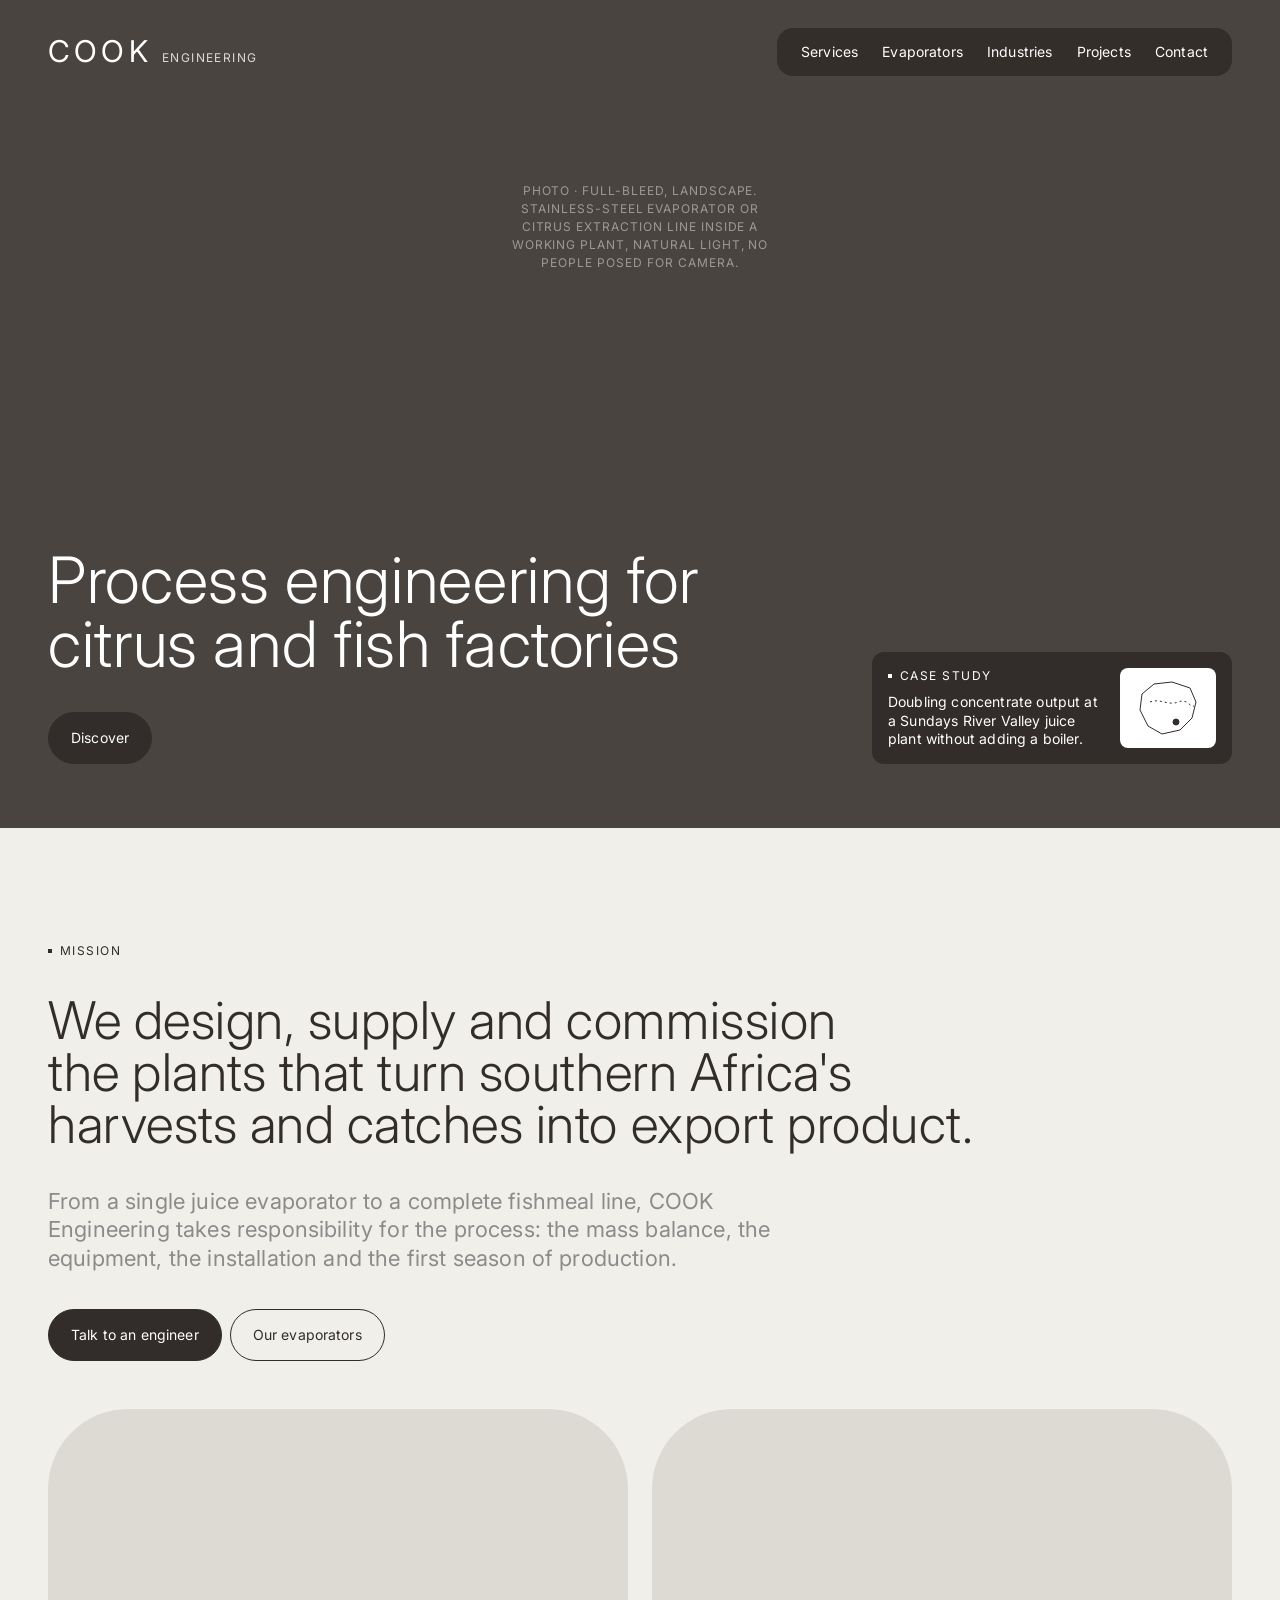
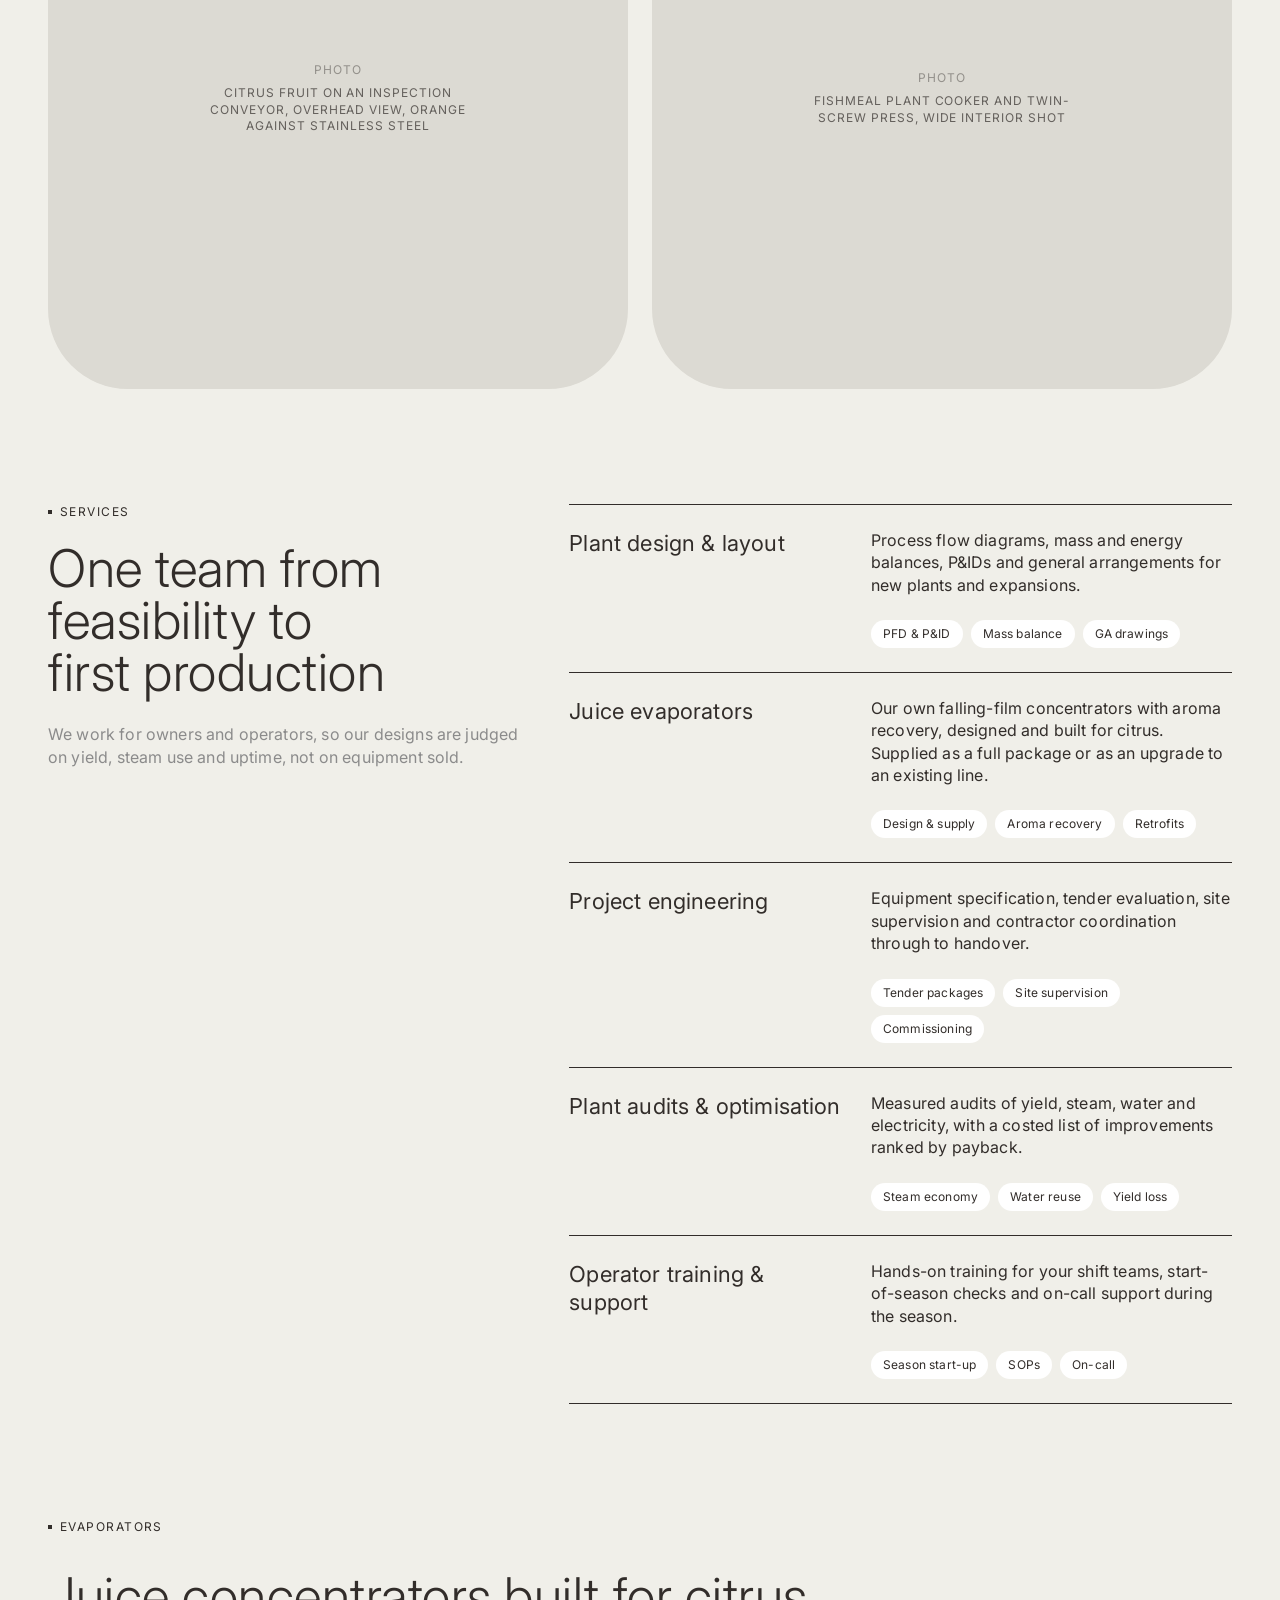
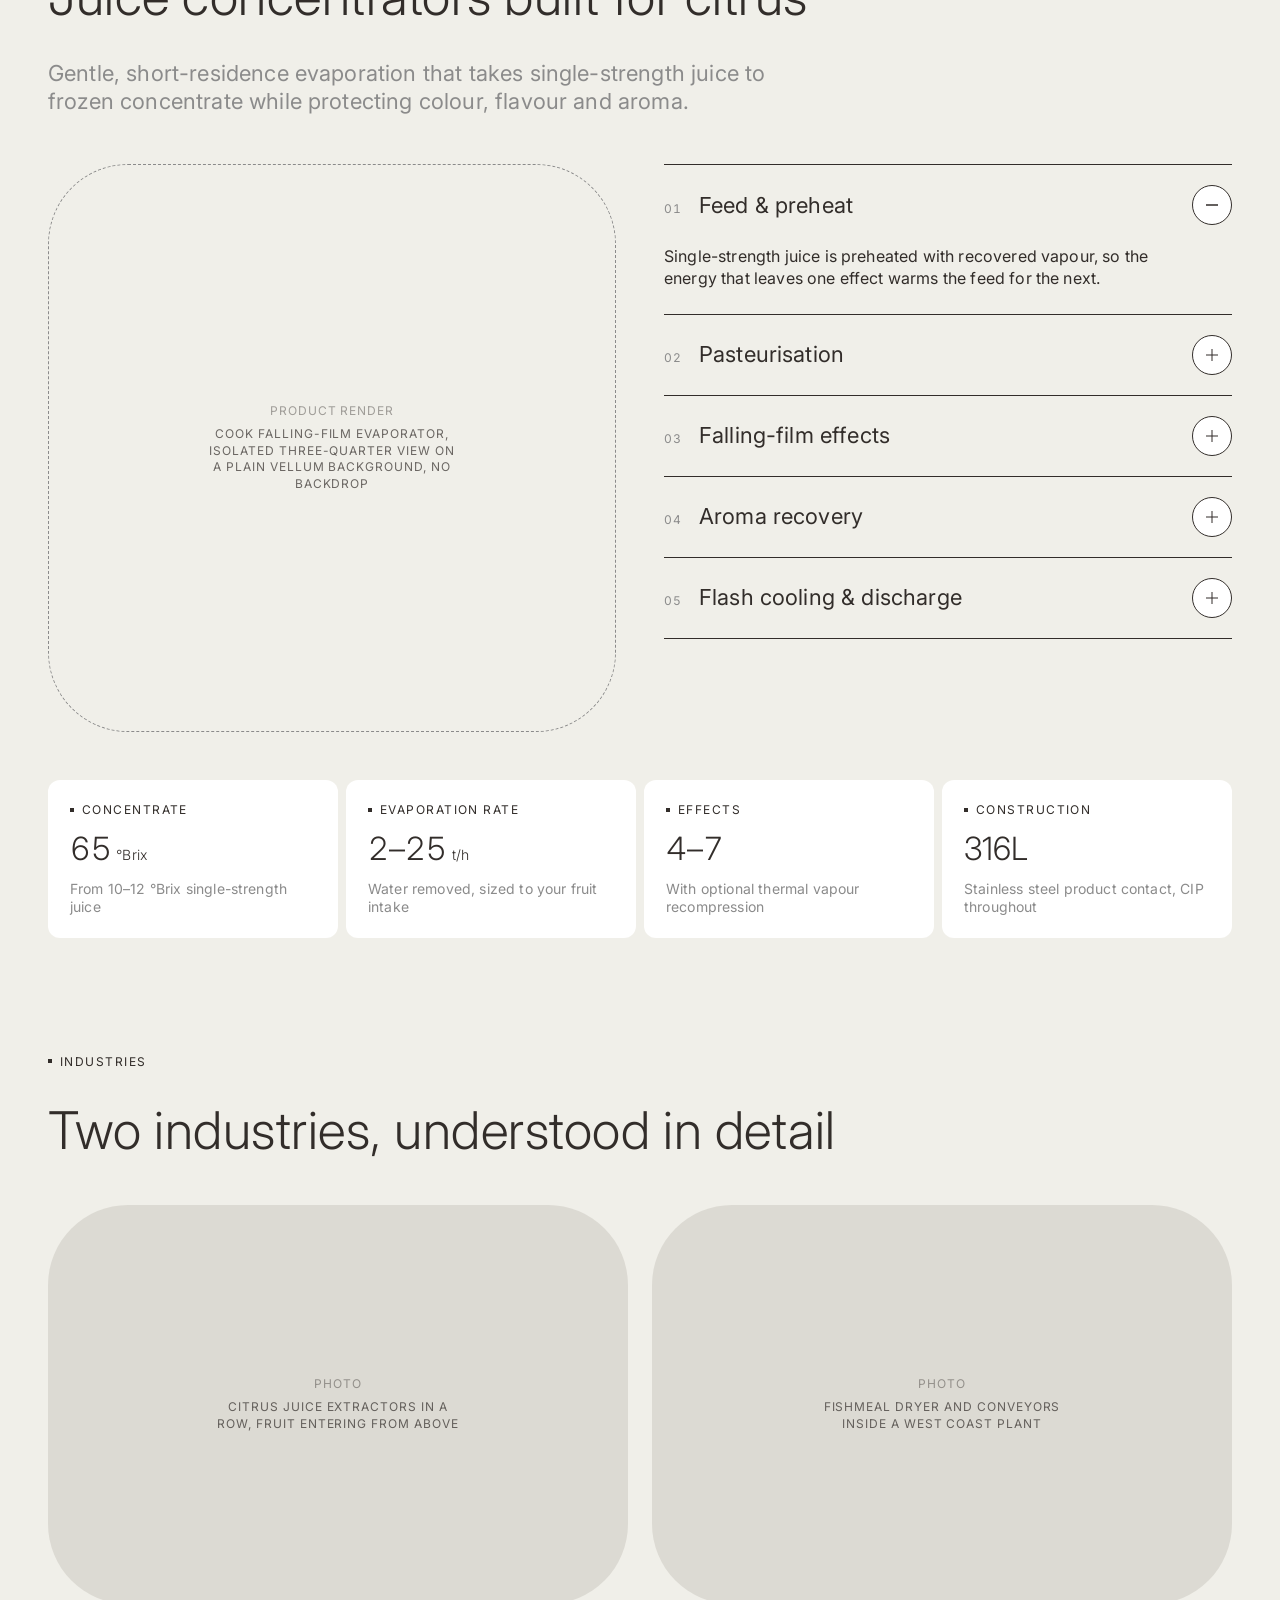
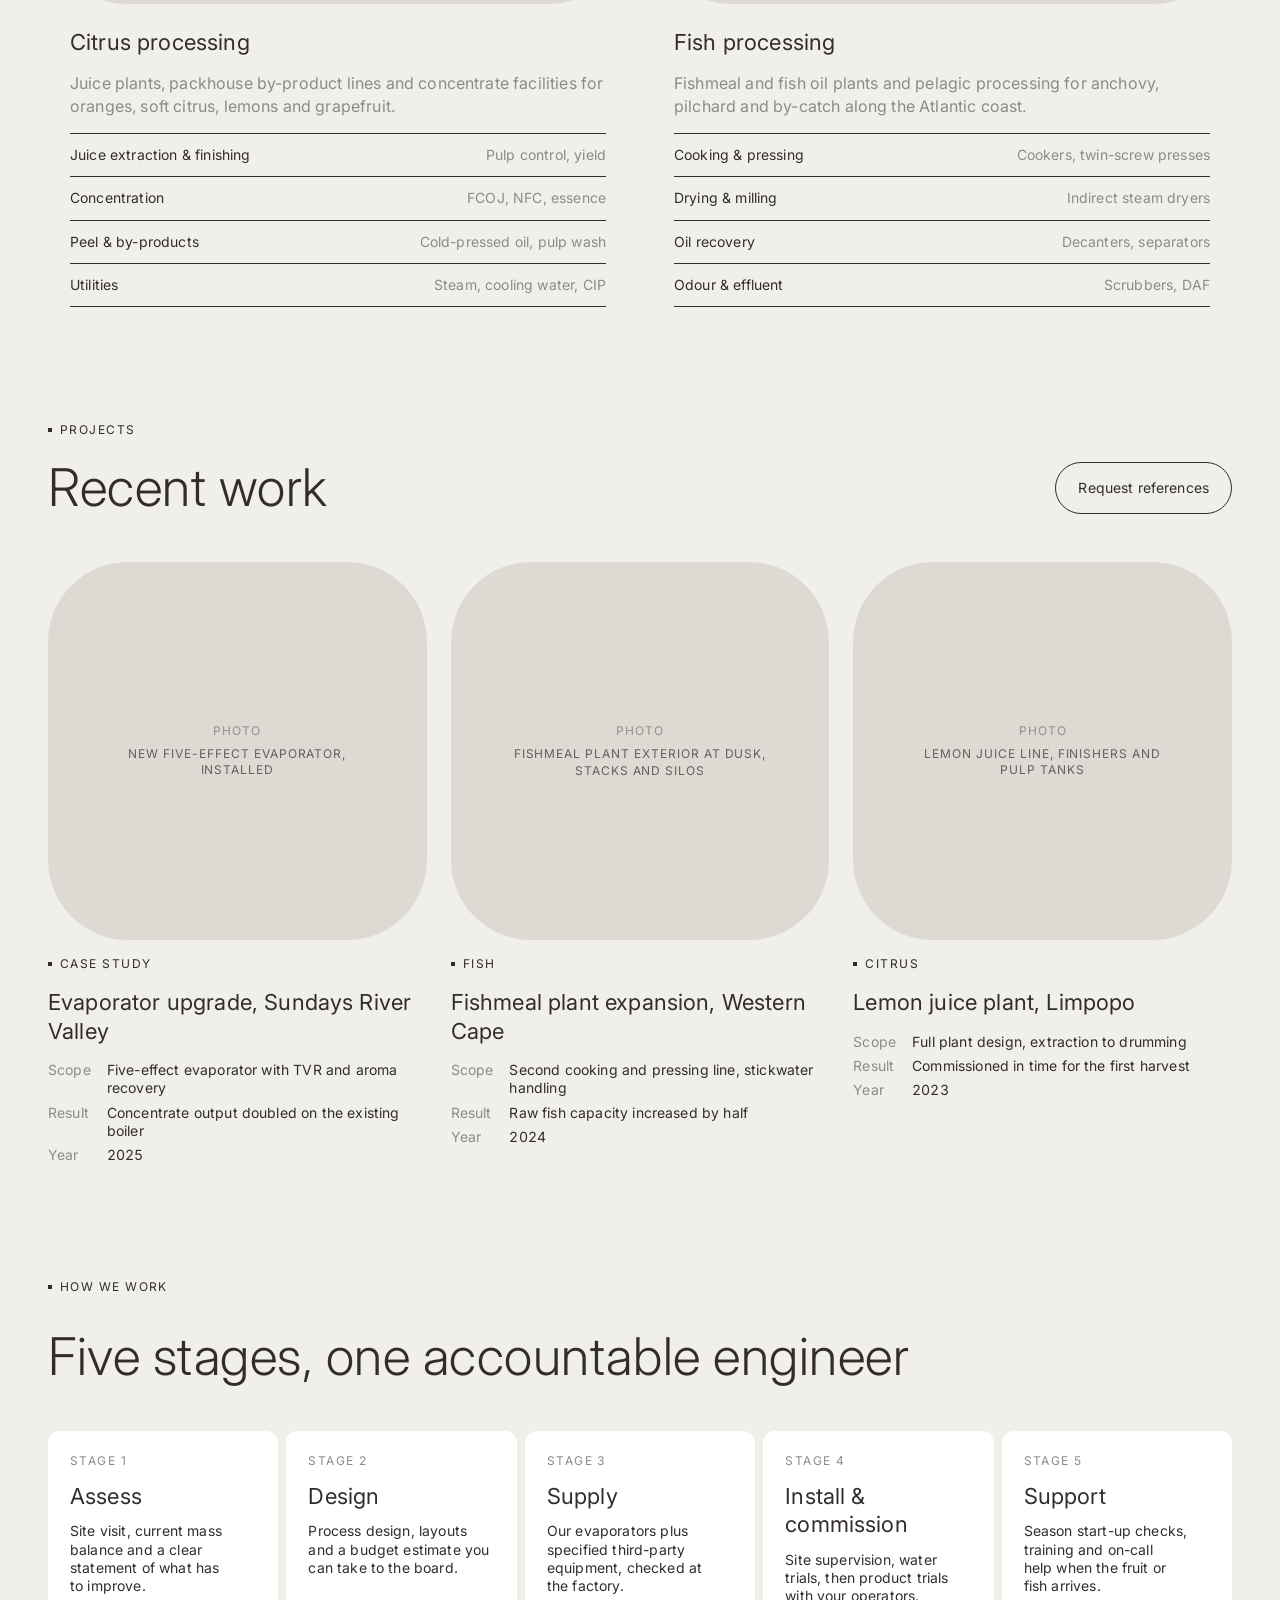
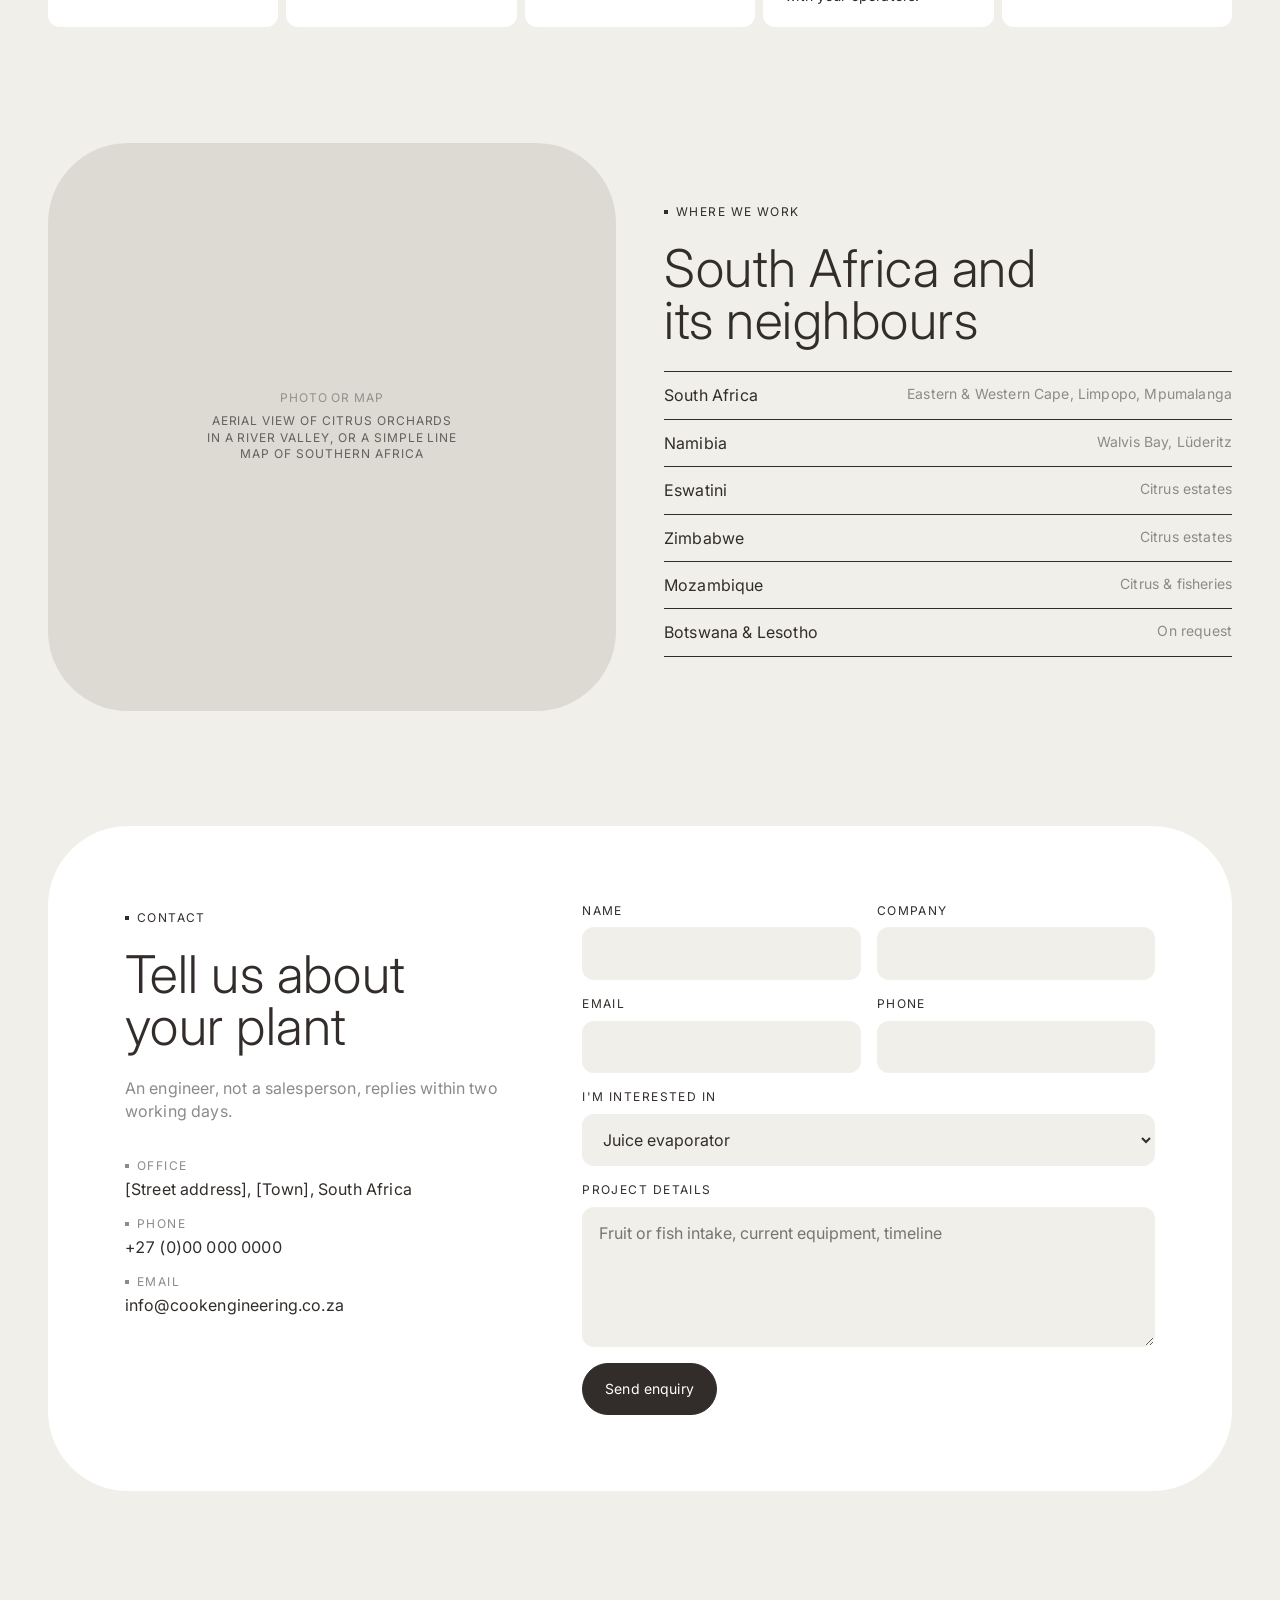
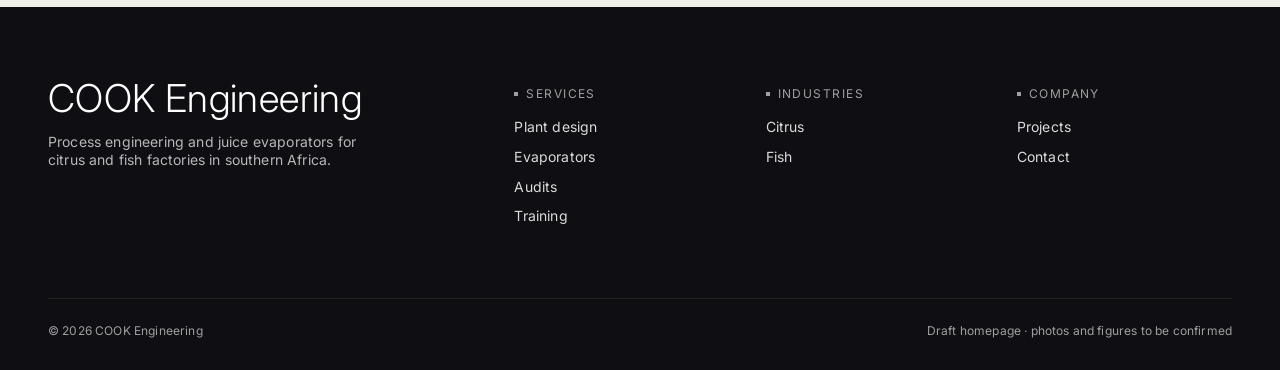
==== sites/cook-engineering/index.html @ d86d7887 "Build COOK Engineering homepage in the T1 Energy style; add website-builder skill - sites/cook-engin" ====
<!doctype html>
<html lang="en-ZA">
<head>
<meta charset="utf-8">
<meta name="viewport" content="width=device-width, initial-scale=1, viewport-fit=cover">
<title>COOK Engineering</title>
<meta name="description" content="COOK Engineering designs, supplies and commissions citrus and fish processing plants and juice evaporators across southern Africa.">
<link rel="preconnect" href="https://fonts.googleapis.com">
<link rel="preconnect" href="https://fonts.gstatic.com" crossorigin>
<link rel="stylesheet" href="https://fonts.googleapis.com/css2?family=Inter:wght@300;400&display=swap">
<style>
/* Reference lock: T1 Energy (Refero). Vellum canvas, carbon text, whisper-light 300 display,
   floating dark pill nav, 80px-radius image portholes, 4px square section labels,
   no accent colour, no shadows, onyx footer. Single light theme by design. */
:root{
  --vellum:#f0efe9;        /* page canvas */
  --paper:#ffffff;         /* elevated surfaces, hairlines on light */
  --carbon:#322d2a;        /* text, borders, filled buttons, nav pill */
  --onyx:#0f0e12;          /* footer only */
  --mercury:#8b8b8b;       /* muted text */
  --slot:#dcdad3;          /* photo placeholder on vellum (mercury layered on vellum) */
  --slot-dark:#4a4440;     /* hero photo placeholder (carbon tone) */
  --sans:"Inter","Söhne",ui-sans-serif,system-ui,-apple-system,"Segoe UI",Roboto,sans-serif;
  --gutter:clamp(16px,4vw,48px);
  --max:1200px;
  --section:clamp(72px,9vw,120px);
  color-scheme:light;
}
*,*::before,*::after{box-sizing:border-box}
html{-webkit-text-size-adjust:100%;scroll-behavior:smooth}
@media (prefers-reduced-motion:reduce){html{scroll-behavior:auto}*{transition:none!important}}
body{margin:0;background:var(--vellum);color:var(--carbon);font:400 16px/1.4 var(--sans);letter-spacing:.01em}
img{max-width:100%;display:block}
a{color:inherit}
:focus-visible{outline:2px solid var(--carbon);outline-offset:3px}
h1,h2,h3,p{margin:0}
h1,h2{font-weight:300;line-height:1;letter-spacing:.01em;text-wrap:balance}
p{text-wrap:pretty}
.wrap{max-width:calc(var(--max) + 2*var(--gutter));margin-inline:auto;padding-inline:var(--gutter)}
.display{font-size:clamp(36px,5vw,52px)}
.heading{font-size:clamp(26px,3vw,32px);font-weight:300;line-height:1.2}
.sub{font-size:22px;line-height:1.3;font-weight:400}
.small{font-size:14px;line-height:1.3}
.muted{color:var(--mercury)}
.num{font-variant-numeric:tabular-nums}

/* Section label: 4px carbon square + uppercase 12px */
.label{display:inline-flex;align-items:center;gap:8px;font-size:12px;line-height:1.3;letter-spacing:.12em;text-transform:uppercase}
.label::before{content:"";width:4px;height:4px;background:currentColor;flex:none}

/* Buttons: matched pill pair */
.btn{display:inline-flex;align-items:center;gap:8px;border-radius:100px;padding:18px 22px;font:400 14px/1 var(--sans);letter-spacing:.01em;text-decoration:none;cursor:pointer;border:1px solid var(--carbon);transition:background .2s,color .2s}
.btn-fill{background:var(--carbon);color:var(--paper)}
.btn-fill:hover{background:var(--onyx);border-color:var(--onyx)}
.btn-ghost{background:transparent;color:var(--carbon)}
.btn-ghost:hover{background:var(--carbon);color:var(--paper)}
.actions{display:flex;flex-wrap:wrap;gap:8px}

/* Photo placeholders: keep the 80px porthole and aspect ratio, describe the shot */
.ph{position:relative;background:var(--slot);border-radius:80px;overflow:hidden;max-width:100%;display:flex;align-items:center;justify-content:center;padding:48px}
.ph figcaption{max-width:32ch;text-align:center;font-size:12px;line-height:1.4;letter-spacing:.08em;text-transform:uppercase;color:var(--carbon);opacity:.7}
.ph figcaption b{display:block;font-weight:400;margin-bottom:6px;opacity:.6}
@media (max-width:700px){.ph{border-radius:48px}}

/* Header: logo left, floating dark pill right (over the hero) */
.site-head{position:absolute;inset:0 0 auto 0;z-index:5;padding-top:calc(env(safe-area-inset-top,0px) + 28px)}
.site-head .wrap{display:flex;align-items:center;justify-content:space-between;gap:16px;max-width:none}
.logo{display:flex;align-items:baseline;gap:10px;text-decoration:none;color:var(--paper)}
.logo b{font-weight:400;font-size:30px;letter-spacing:.14em;line-height:1}
.logo span{font-size:12px;letter-spacing:.12em;text-transform:uppercase;opacity:.8}
.pill{display:flex;align-items:center;gap:24px;background:rgba(50,45,42,.92);color:var(--paper);border-radius:16px;padding:14px 24px}
.pill a{font-size:14px;text-decoration:none;white-space:nowrap}
.pill a:hover{text-decoration:underline;text-underline-offset:4px}
.pill .links{display:flex;gap:24px}
.menu-btn{display:none;background:none;border:0;color:var(--paper);font:400 14px var(--sans);cursor:pointer;padding:0}
@media (max-width:860px){
  .pill{gap:16px;padding:12px 18px;position:relative}
  .pill .links{display:none}
  .menu-btn{display:block}
  .pill.open .links{display:flex;flex-direction:column;gap:14px;position:absolute;right:0;top:calc(100% + 8px);background:var(--carbon);border-radius:16px;padding:20px 24px;min-width:200px}
}

/* Hero: full-bleed photo slot, headline bottom-left, case-study card bottom-right */
.hero{position:relative;min-height:min(92vh,900px);background:var(--slot-dark);color:var(--paper);display:flex;align-items:flex-end;overflow:hidden}
.hero .note{position:absolute;top:clamp(120px,22%,220px);left:50%;transform:translateX(-50%);width:min(36ch,80%);text-align:center;font-size:12px;line-height:1.5;letter-spacing:.08em;text-transform:uppercase;opacity:.45}
.hero .wrap{width:100%;max-width:none;padding-block:0 clamp(32px,5vw,96px);display:flex;justify-content:space-between;align-items:flex-end;gap:32px;flex-wrap:wrap;position:relative}
.hero-copy{display:flex;flex-direction:column;gap:36px;flex:1 1 520px;max-width:680px}
.hero h1{font-size:clamp(40px,5.4vw,64px)}
.hero .btn-fill{border-color:var(--carbon);align-self:flex-start}
.case{display:flex;gap:16px;align-items:stretch;background:var(--carbon);border-radius:12px;padding:16px;max-width:360px;text-decoration:none;color:var(--paper)}
.case .txt{display:flex;flex-direction:column;gap:10px;justify-content:space-between}
.case p{font-size:14px;line-height:1.3}
.case .thumb{flex:none;width:96px;border-radius:8px;background:var(--paper);display:flex;align-items:center;justify-content:center}
.case .thumb svg{width:72px;height:72px}
@media (max-width:640px){.case{max-width:none;width:100%}}

/* Sections */
section{padding-block:var(--section) 0}
.intro{display:grid;grid-template-columns:1fr;gap:36px;max-width:980px}
.intro p.sub{max-width:52ch}
.pair{display:grid;grid-template-columns:1fr 1fr;gap:24px;margin-top:48px}
.pair .ph{aspect-ratio:1/1}
@media (max-width:760px){.pair{grid-template-columns:1fr}.pair .ph{aspect-ratio:4/3}}

/* Services list */
.split{display:grid;grid-template-columns:5fr 7fr;gap:48px;align-items:start}
.split > *{min-width:0}
@media (max-width:900px){.split{grid-template-columns:1fr}}
.split-head{display:flex;flex-direction:column;gap:24px;position:sticky;top:calc(env(safe-area-inset-top,0px) + 32px)}
@media (max-width:900px){.split-head{position:static}}
.svc{list-style:none;margin:0;padding:0;border-top:1px solid var(--carbon)}
.svc li{display:grid;grid-template-columns:1fr 1.3fr;gap:24px;padding:24px 0;border-bottom:1px solid var(--carbon)}
.svc h3{font-size:22px;font-weight:400;line-height:1.3}
.svc p{font-size:16px;line-height:1.4}
.svc .tags{grid-column:2;display:flex;flex-wrap:wrap;gap:8px}
.tag{font-size:12px;line-height:1;padding:8px 12px;border-radius:100px;background:var(--paper)}
@media (max-width:560px){.svc li{grid-template-columns:1fr;gap:12px}.svc .tags{grid-column:1}}

/* Evaporators: product render left, accordion right */
.evap{display:grid;grid-template-columns:1fr 1fr;gap:48px;align-items:start;margin-top:48px}
.evap > *{min-width:0}
.evap .ph{aspect-ratio:1/1;background:transparent;border:1px dashed var(--mercury)}
@media (max-width:900px){.evap{grid-template-columns:1fr}.evap .ph{aspect-ratio:4/3}}
.acc{border-top:1px solid var(--carbon)}
.acc details{border-bottom:1px solid var(--carbon)}
.acc summary{list-style:none;display:flex;justify-content:space-between;align-items:center;gap:16px;padding:20px 0;cursor:pointer;font-size:22px;line-height:1.3}
.acc summary::-webkit-details-marker{display:none}
.acc .step{font-size:12px;letter-spacing:.12em;color:var(--mercury);margin-right:16px;font-variant-numeric:tabular-nums}
.acc .ic{flex:none;width:40px;height:40px;border-radius:100px;border:1px solid var(--carbon);background:var(--paper);position:relative}
.acc .ic::before,.acc .ic::after{content:"";position:absolute;left:50%;top:50%;width:12px;height:1px;background:var(--carbon);transform:translate(-50%,-50%)}
.acc .ic::after{transform:translate(-50%,-50%) rotate(90deg);transition:transform .2s}
.acc details[open] .ic::after{transform:translate(-50%,-50%) rotate(0deg)}
.acc .body{padding:0 56px 24px 0;font-size:16px;line-height:1.4;color:var(--carbon)}
.acc .body p + p{margin-top:8px}
.specs{display:grid;grid-template-columns:repeat(4,1fr);gap:8px;margin-top:48px}
.spec{background:var(--paper);border-radius:12px;padding:22px;display:flex;flex-direction:column;gap:12px;min-width:0}
.spec .v{font-size:32px;font-weight:300;line-height:1.2}
.spec .v small{font-size:14px;margin-left:4px}
@media (max-width:900px){.specs{grid-template-columns:1fr 1fr}}

/* Industries */
.inds{display:grid;grid-template-columns:1fr 1fr;gap:24px;margin-top:48px}
.ind{display:flex;flex-direction:column;gap:24px;min-width:0}
.ind .ph{aspect-ratio:16/11}
.ind .meta{display:flex;flex-direction:column;gap:16px;padding-inline:22px}
.ind ul{margin:0;padding:0;list-style:none;border-top:1px solid var(--carbon)}
.ind li{padding:12px 0;border-bottom:1px solid var(--carbon);font-size:14px;line-height:1.3;display:flex;justify-content:space-between;gap:16px}
.ind li span:last-child{color:var(--mercury);text-align:right}
@media (max-width:760px){.inds{grid-template-columns:1fr}.ind .meta{padding-inline:0}}

/* Projects */
.proj-head{display:flex;justify-content:space-between;align-items:flex-end;gap:24px;flex-wrap:wrap}
.projects{display:grid;grid-template-columns:repeat(3,1fr);gap:24px;margin-top:48px}
.proj{display:flex;flex-direction:column;gap:16px;min-width:0}
.proj .ph{aspect-ratio:1/1;padding:32px}
.proj h3{font-size:22px;font-weight:400;line-height:1.3}
.proj dl{margin:0;display:grid;grid-template-columns:auto 1fr;gap:6px 16px;font-size:14px;line-height:1.3}
.proj dt{color:var(--mercury)}
.proj dd{margin:0}
@media (max-width:900px){.projects{grid-template-columns:1fr 1fr}}
@media (max-width:600px){.projects{grid-template-columns:1fr}}

/* Process */
.steps{list-style:none;margin:48px 0 0;padding:0;display:grid;grid-template-columns:repeat(5,1fr);gap:8px}
.steps li{background:var(--paper);border-radius:12px;padding:22px;display:flex;flex-direction:column;gap:12px;min-width:0}
.steps .n{font-size:12px;letter-spacing:.12em;color:var(--mercury)}
.steps h3{font-size:22px;font-weight:400;line-height:1.3}
.steps p{font-size:14px;line-height:1.3}
@media (max-width:1000px){.steps{grid-template-columns:1fr 1fr}}
@media (max-width:520px){.steps{grid-template-columns:1fr}}

/* Region */
.region{display:grid;grid-template-columns:1fr 1fr;gap:48px;align-items:center}
.region > *{min-width:0}
.region .ph{aspect-ratio:1/1}
.countries{list-style:none;margin:24px 0 0;padding:0;border-top:1px solid var(--carbon)}
.countries li{display:flex;justify-content:space-between;gap:16px;padding:12px 0;border-bottom:1px solid var(--carbon);font-size:16px}
.countries li span:last-child{color:var(--mercury);font-size:14px;text-align:right}
@media (max-width:860px){.region{grid-template-columns:1fr}}

/* Contact */
.contact{background:var(--paper);border-radius:80px;padding:clamp(32px,6vw,80px);display:grid;grid-template-columns:5fr 7fr;gap:48px}
.contact > *{min-width:0}
@media (max-width:900px){.contact{grid-template-columns:1fr;border-radius:48px}}
.contact address{font-style:normal;display:grid;gap:16px;margin-top:36px}
.contact address div{display:flex;flex-direction:column;gap:4px;font-size:16px}
.contact address .label{color:var(--mercury)}
form{display:grid;grid-template-columns:1fr 1fr;gap:16px}
.field{display:flex;flex-direction:column;gap:8px;min-width:0}
.field.full{grid-column:1/-1}
.field label{font-size:12px;letter-spacing:.12em;text-transform:uppercase}
input,select,textarea{font:400 16px/1.4 var(--sans);color:var(--carbon);background:var(--vellum);border:1px solid transparent;border-radius:12px;padding:14px 16px;width:100%}
input:focus,select:focus,textarea:focus{outline:none;border-color:var(--carbon)}
textarea{min-height:140px;resize:vertical}
.form-foot{grid-column:1/-1;display:flex;align-items:center;gap:16px;flex-wrap:wrap}
.status{font-size:14px;color:var(--mercury)}
@media (max-width:560px){form{grid-template-columns:1fr}}

/* Footer: onyx terminator */
footer{background:var(--onyx);color:var(--paper);margin-top:var(--section);padding-block:72px calc(30px + env(safe-area-inset-bottom,0px))}
.foot{display:grid;grid-template-columns:2fr 1fr 1fr 1fr;gap:36px}
.foot > *{min-width:0}
.foot h2{font-size:clamp(28px,3vw,40px)}
.foot ul{list-style:none;margin:0;padding:0;display:grid;gap:10px;font-size:14px}
.foot a{text-decoration:none;opacity:.85}
.foot a:hover{opacity:1;text-decoration:underline}
.foot .label{opacity:.6;margin-bottom:16px}
.legal{display:flex;justify-content:space-between;gap:16px;flex-wrap:wrap;margin-top:72px;padding-top:24px;border-top:1px solid var(--carbon);font-size:12px;opacity:.6}
@media (max-width:860px){.foot{grid-template-columns:1fr 1fr}.foot > :first-child{grid-column:1/-1}}
</style>
</head>
<body>

<header class="site-head">
  <div class="wrap">
    <a class="logo" href="#top" aria-label="COOK Engineering home"><b>COOK</b><span>Engineering</span></a>
    <nav class="pill" id="pill" aria-label="Primary">
      <div class="links" id="nav-links">
        <a href="#services">Services</a>
        <a href="#evaporators">Evaporators</a>
        <a href="#industries">Industries</a>
        <a href="#projects">Projects</a>
        <a href="#contact">Contact</a>
      </div>
      <button class="menu-btn" id="menu-btn" aria-expanded="false" aria-controls="nav-links">Menu</button>
    </nav>
  </div>
</header>

<main id="top">
  <div class="hero">
    <p class="note" aria-hidden="true">Photo · Full-bleed, landscape. Stainless-steel evaporator or citrus extraction line inside a working plant, natural light, no people posed for camera.</p>
    <div class="wrap">
      <div class="hero-copy">
        <h1>Process engineering for citrus and fish factories</h1>
        <a class="btn btn-fill" href="#services">Discover</a>
      </div>
      <a class="case" href="#projects">
        <div class="txt">
          <span class="label">Case study</span>
          <p>Doubling concentrate output at a Sundays River Valley juice plant without adding a boiler.</p>
        </div>
        <div class="thumb" aria-hidden="true">
          <svg viewBox="0 0 72 72" fill="none" stroke="#322d2a" stroke-width="1">
            <path d="M10 22 L22 12 L40 10 L58 16 L64 30 L60 46 L48 58 L30 62 L16 54 L8 38 Z"/>
            <path d="M18 30 C28 26 36 34 46 30 S58 36 62 34" stroke-dasharray="2 3"/>
            <circle cx="44" cy="50" r="3" fill="#322d2a"/>
          </svg>
        </div>
      </a>
    </div>
  </div>

  <section aria-labelledby="mission">
    <div class="wrap">
      <div class="intro">
        <span class="label">Mission</span>
        <h2 id="mission" class="display">We design, supply and commission the plants that turn southern Africa's harvests and catches into export product.</h2>
        <p class="sub muted">From a single juice evaporator to a complete fishmeal line, COOK Engineering takes responsibility for the process: the mass balance, the equipment, the installation and the first season of production.</p>
        <div class="actions">
          <a class="btn btn-fill" href="#contact">Talk to an engineer</a>
          <a class="btn btn-ghost" href="#evaporators">Our evaporators</a>
        </div>
      </div>
      <div class="pair">
        <figure class="ph" style="margin:0"><figcaption><b>Photo</b>Citrus fruit on an inspection conveyor, overhead view, orange against stainless steel</figcaption></figure>
        <figure class="ph" style="margin:0"><figcaption><b>Photo</b>Fishmeal plant cooker and twin-screw press, wide interior shot</figcaption></figure>
      </div>
    </div>
  </section>

  <section id="services" aria-labelledby="svc-h">
    <div class="wrap split">
      <div class="split-head">
        <span class="label">Services</span>
        <h2 id="svc-h" class="display">One team from feasibility to first production</h2>
        <p class="muted">We work for owners and operators, so our designs are judged on yield, steam use and uptime, not on equipment sold.</p>
      </div>
      <ul class="svc">
        <li><h3>Plant design &amp; layout</h3><p>Process flow diagrams, mass and energy balances, P&amp;IDs and general arrangements for new plants and expansions.</p>
          <div class="tags"><span class="tag">PFD &amp; P&amp;ID</span><span class="tag">Mass balance</span><span class="tag">GA drawings</span></div></li>
        <li><h3>Juice evaporators</h3><p>Our own falling-film concentrators with aroma recovery, designed and built for citrus. Supplied as a full package or as an upgrade to an existing line.</p>
          <div class="tags"><span class="tag">Design &amp; supply</span><span class="tag">Aroma recovery</span><span class="tag">Retrofits</span></div></li>
        <li><h3>Project engineering</h3><p>Equipment specification, tender evaluation, site supervision and contractor coordination through to handover.</p>
          <div class="tags"><span class="tag">Tender packages</span><span class="tag">Site supervision</span><span class="tag">Commissioning</span></div></li>
        <li><h3>Plant audits &amp; optimisation</h3><p>Measured audits of yield, steam, water and electricity, with a costed list of improvements ranked by payback.</p>
          <div class="tags"><span class="tag">Steam economy</span><span class="tag">Water reuse</span><span class="tag">Yield loss</span></div></li>
        <li><h3>Operator training &amp; support</h3><p>Hands-on training for your shift teams, start-of-season checks and on-call support during the season.</p>
          <div class="tags"><span class="tag">Season start-up</span><span class="tag">SOPs</span><span class="tag">On-call</span></div></li>
      </ul>
    </div>
  </section>

  <section id="evaporators" aria-labelledby="evap-h">
    <div class="wrap">
      <div class="intro">
        <span class="label">Evaporators</span>
        <h2 id="evap-h" class="display">Juice concentrators built for citrus</h2>
        <p class="sub muted">Gentle, short-residence evaporation that takes single-strength juice to frozen concentrate while protecting colour, flavour and aroma.</p>
      </div>
      <div class="evap">
        <figure class="ph" style="margin:0"><figcaption><b>Product render</b>COOK falling-film evaporator, isolated three-quarter view on a plain vellum background, no backdrop</figcaption></figure>
        <div>
          <div class="acc" id="acc">
            <details open><summary><span><span class="step">01</span>Feed &amp; preheat</span><span class="ic" aria-hidden="true"></span></summary>
              <div class="body"><p>Single-strength juice is preheated with recovered vapour, so the energy that leaves one effect warms the feed for the next.</p></div></details>
            <details><summary><span><span class="step">02</span>Pasteurisation</span><span class="ic" aria-hidden="true"></span></summary>
              <div class="body"><p>A short high-temperature hold inactivates pectin methylesterase and spoilage organisms before concentration, giving a stable cloud in the finished concentrate.</p></div></details>
            <details><summary><span><span class="step">03</span>Falling-film effects</span><span class="ic" aria-hidden="true"></span></summary>
              <div class="body"><p>Juice runs as a thin film down the tube walls of each effect. Residence time stays short and temperatures drop effect by effect, which protects flavour and colour.</p><p>Thermal vapour recompression cuts live-steam demand further on larger units.</p></div></details>
            <details><summary><span><span class="step">04</span>Aroma recovery</span><span class="ic" aria-hidden="true"></span></summary>
              <div class="body"><p>Volatile aromas stripped in the first effect are condensed and rectified into an essence that can be added back to reconstituted juice or sold separately.</p></div></details>
            <details><summary><span><span class="step">05</span>Flash cooling &amp; discharge</span><span class="ic" aria-hidden="true"></span></summary>
              <div class="body"><p>Concentrate is flash-cooled under vacuum and pumped to blending or drumming, ready for frozen storage.</p></div></details>
          </div>
        </div>
      </div>
      <div class="specs" role="list" aria-label="Typical evaporator specification">
        <div class="spec" role="listitem"><span class="label">Concentrate</span><span class="v num">65<small>°Brix</small></span><span class="small muted">From 10–12 °Brix single-strength juice</span></div>
        <div class="spec" role="listitem"><span class="label">Evaporation rate</span><span class="v num">2–25<small>t/h</small></span><span class="small muted">Water removed, sized to your fruit intake</span></div>
        <div class="spec" role="listitem"><span class="label">Effects</span><span class="v num">4–7</span><span class="small muted">With optional thermal vapour recompression</span></div>
        <div class="spec" role="listitem"><span class="label">Construction</span><span class="v">316L</span><span class="small muted">Stainless steel product contact, CIP throughout</span></div>
      </div>
    </div>
  </section>

  <section id="industries" aria-labelledby="ind-h">
    <div class="wrap">
      <div class="intro">
        <span class="label">Industries</span>
        <h2 id="ind-h" class="display">Two industries, understood in detail</h2>
      </div>
      <div class="inds">
        <article class="ind">
          <figure class="ph" style="margin:0"><figcaption><b>Photo</b>Citrus juice extractors in a row, fruit entering from above</figcaption></figure>
          <div class="meta">
            <h3 class="sub">Citrus processing</h3>
            <p class="muted">Juice plants, packhouse by-product lines and concentrate facilities for oranges, soft citrus, lemons and grapefruit.</p>
            <ul>
              <li><span>Juice extraction &amp; finishing</span><span>Pulp control, yield</span></li>
              <li><span>Concentration</span><span>FCOJ, NFC, essence</span></li>
              <li><span>Peel &amp; by-products</span><span>Cold-pressed oil, pulp wash</span></li>
              <li><span>Utilities</span><span>Steam, cooling water, CIP</span></li>
            </ul>
          </div>
        </article>
        <article class="ind">
          <figure class="ph" style="margin:0"><figcaption><b>Photo</b>Fishmeal dryer and conveyors inside a West Coast plant</figcaption></figure>
          <div class="meta">
            <h3 class="sub">Fish processing</h3>
            <p class="muted">Fishmeal and fish oil plants and pelagic processing for anchovy, pilchard and by-catch along the Atlantic coast.</p>
            <ul>
              <li><span>Cooking &amp; pressing</span><span>Cookers, twin-screw presses</span></li>
              <li><span>Drying &amp; milling</span><span>Indirect steam dryers</span></li>
              <li><span>Oil recovery</span><span>Decanters, separators</span></li>
              <li><span>Odour &amp; effluent</span><span>Scrubbers, DAF</span></li>
            </ul>
          </div>
        </article>
      </div>
    </div>
  </section>

  <section id="projects" aria-labelledby="proj-h">
    <div class="wrap">
      <div class="proj-head">
        <div class="intro" style="gap:24px">
          <span class="label">Projects</span>
          <h2 id="proj-h" class="display">Recent work</h2>
        </div>
        <a class="btn btn-ghost" href="#contact">Request references</a>
      </div>
      <div class="projects">
        <article class="proj">
          <figure class="ph" style="margin:0"><figcaption><b>Photo</b>New five-effect evaporator, installed</figcaption></figure>
          <span class="label">Case study</span>
          <h3>Evaporator upgrade, Sundays River Valley</h3>
          <dl><dt>Scope</dt><dd>Five-effect evaporator with TVR and aroma recovery</dd><dt>Result</dt><dd>Concentrate output doubled on the existing boiler</dd><dt>Year</dt><dd class="num">2025</dd></dl>
        </article>
        <article class="proj">
          <figure class="ph" style="margin:0"><figcaption><b>Photo</b>Fishmeal plant exterior at dusk, stacks and silos</figcaption></figure>
          <span class="label">Fish</span>
          <h3>Fishmeal plant expansion, Western Cape</h3>
          <dl><dt>Scope</dt><dd>Second cooking and pressing line, stickwater handling</dd><dt>Result</dt><dd>Raw fish capacity increased by half</dd><dt>Year</dt><dd class="num">2024</dd></dl>
        </article>
        <article class="proj">
          <figure class="ph" style="margin:0"><figcaption><b>Photo</b>Lemon juice line, finishers and pulp tanks</figcaption></figure>
          <span class="label">Citrus</span>
          <h3>Lemon juice plant, Limpopo</h3>
          <dl><dt>Scope</dt><dd>Full plant design, extraction to drumming</dd><dt>Result</dt><dd>Commissioned in time for the first harvest</dd><dt>Year</dt><dd class="num">2023</dd></dl>
        </article>
      </div>
    </div>
  </section>

  <section aria-labelledby="proc-h">
    <div class="wrap">
      <div class="intro">
        <span class="label">How we work</span>
        <h2 id="proc-h" class="display">Five stages, one accountable engineer</h2>
      </div>
      <ol class="steps">
        <li><span class="n">STAGE 1</span><h3>Assess</h3><p>Site visit, current mass balance and a clear statement of what has to improve.</p></li>
        <li><span class="n">STAGE 2</span><h3>Design</h3><p>Process design, layouts and a budget estimate you can take to the board.</p></li>
        <li><span class="n">STAGE 3</span><h3>Supply</h3><p>Our evaporators plus specified third-party equipment, checked at the factory.</p></li>
        <li><span class="n">STAGE 4</span><h3>Install &amp; commission</h3><p>Site supervision, water trials, then product trials with your operators.</p></li>
        <li><span class="n">STAGE 5</span><h3>Support</h3><p>Season start-up checks, training and on-call help when the fruit or fish arrives.</p></li>
      </ol>
    </div>
  </section>

  <section aria-labelledby="reg-h">
    <div class="wrap region">
      <figure class="ph" style="margin:0"><figcaption><b>Photo or map</b>Aerial view of citrus orchards in a river valley, or a simple line map of southern Africa</figcaption></figure>
      <div>
        <span class="label">Where we work</span>
        <h2 id="reg-h" class="display" style="margin-top:24px">South Africa and its neighbours</h2>
        <ul class="countries">
          <li><span>South Africa</span><span>Eastern &amp; Western Cape, Limpopo, Mpumalanga</span></li>
          <li><span>Namibia</span><span>Walvis Bay, Lüderitz</span></li>
          <li><span>Eswatini</span><span>Citrus estates</span></li>
          <li><span>Zimbabwe</span><span>Citrus estates</span></li>
          <li><span>Mozambique</span><span>Citrus &amp; fisheries</span></li>
          <li><span>Botswana &amp; Lesotho</span><span>On request</span></li>
        </ul>
      </div>
    </div>
  </section>

  <section id="contact" aria-labelledby="ct-h">
    <div class="wrap">
      <div class="contact">
        <div>
          <span class="label">Contact</span>
          <h2 id="ct-h" class="display" style="margin-top:24px">Tell us about your plant</h2>
          <p class="muted" style="margin-top:24px">An engineer, not a salesperson, replies within two working days.</p>
          <address>
            <div><span class="label">Office</span><span>[Street address], [Town], South Africa</span></div>
            <div><span class="label">Phone</span><span class="num">+27 (0)00 000 0000</span></div>
            <div><span class="label">Email</span><span>info@cookengineering.co.za</span></div>
          </address>
        </div>
        <form id="enq" novalidate>
          <div class="field"><label for="f-name">Name</label><input id="f-name" name="name" autocomplete="name"></div>
          <div class="field"><label for="f-company">Company</label><input id="f-company" name="company" autocomplete="organization"></div>
          <div class="field"><label for="f-email">Email</label><input id="f-email" name="email" type="email" autocomplete="email"></div>
          <div class="field"><label for="f-phone">Phone</label><input id="f-phone" name="phone" type="tel" autocomplete="tel"></div>
          <div class="field full"><label for="f-type">I'm interested in</label>
            <select id="f-type" name="type"><option>Juice evaporator</option><option>Citrus plant project</option><option>Fish plant project</option><option>Plant audit</option><option>Something else</option></select></div>
          <div class="field full"><label for="f-msg">Project details</label><textarea id="f-msg" name="msg" placeholder="Fruit or fish intake, current equipment, timeline"></textarea></div>
          <div class="form-foot"><button class="btn btn-fill" type="submit">Send enquiry</button><span class="status" id="f-status" role="status"></span></div>
        </form>
      </div>
    </div>
  </section>
</main>

<footer>
  <div class="wrap">
    <div class="foot">
      <div><h2>COOK Engineering</h2><p class="small" style="margin-top:16px;opacity:.7;max-width:36ch">Process engineering and juice evaporators for citrus and fish factories in southern Africa.</p></div>
      <div><p class="label">Services</p><ul><li><a href="#services">Plant design</a></li><li><a href="#evaporators">Evaporators</a></li><li><a href="#services">Audits</a></li><li><a href="#services">Training</a></li></ul></div>
      <div><p class="label">Industries</p><ul><li><a href="#industries">Citrus</a></li><li><a href="#industries">Fish</a></li></ul></div>
      <div><p class="label">Company</p><ul><li><a href="#projects">Projects</a></li><li><a href="#contact">Contact</a></li></ul></div>
    </div>
    <div class="legal"><span>© 2026 COOK Engineering</span><span>Draft homepage · photos and figures to be confirmed</span></div>
  </div>
</footer>

<script>
(function(){
  var pill=document.getElementById('pill'),btn=document.getElementById('menu-btn');
  btn.addEventListener('click',function(){var o=pill.classList.toggle('open');btn.setAttribute('aria-expanded',o);btn.textContent=o?'Close':'Menu';});
  document.querySelectorAll('#nav-links a').forEach(function(a){a.addEventListener('click',function(){pill.classList.remove('open');btn.setAttribute('aria-expanded','false');btn.textContent='Menu';});});
  // Accordion: one item open at a time
  var items=document.querySelectorAll('#acc details');
  items.forEach(function(d){d.addEventListener('toggle',function(){if(d.open)items.forEach(function(o){if(o!==d)o.open=false;});});});
  document.getElementById('enq').addEventListener('submit',function(e){
    e.preventDefault();
    var s=document.getElementById('f-status'),n=document.getElementById('f-name').value.trim(),m=document.getElementById('f-email').value;
    if(!n||!/^\S+@\S+\.\S+$/.test(m)){s.textContent='Add your name and a valid email address so we can reply.';return;}
    s.textContent='Enquiry ready. This draft site does not send messages yet.';
  });
})();
</script>
</body>
</html>
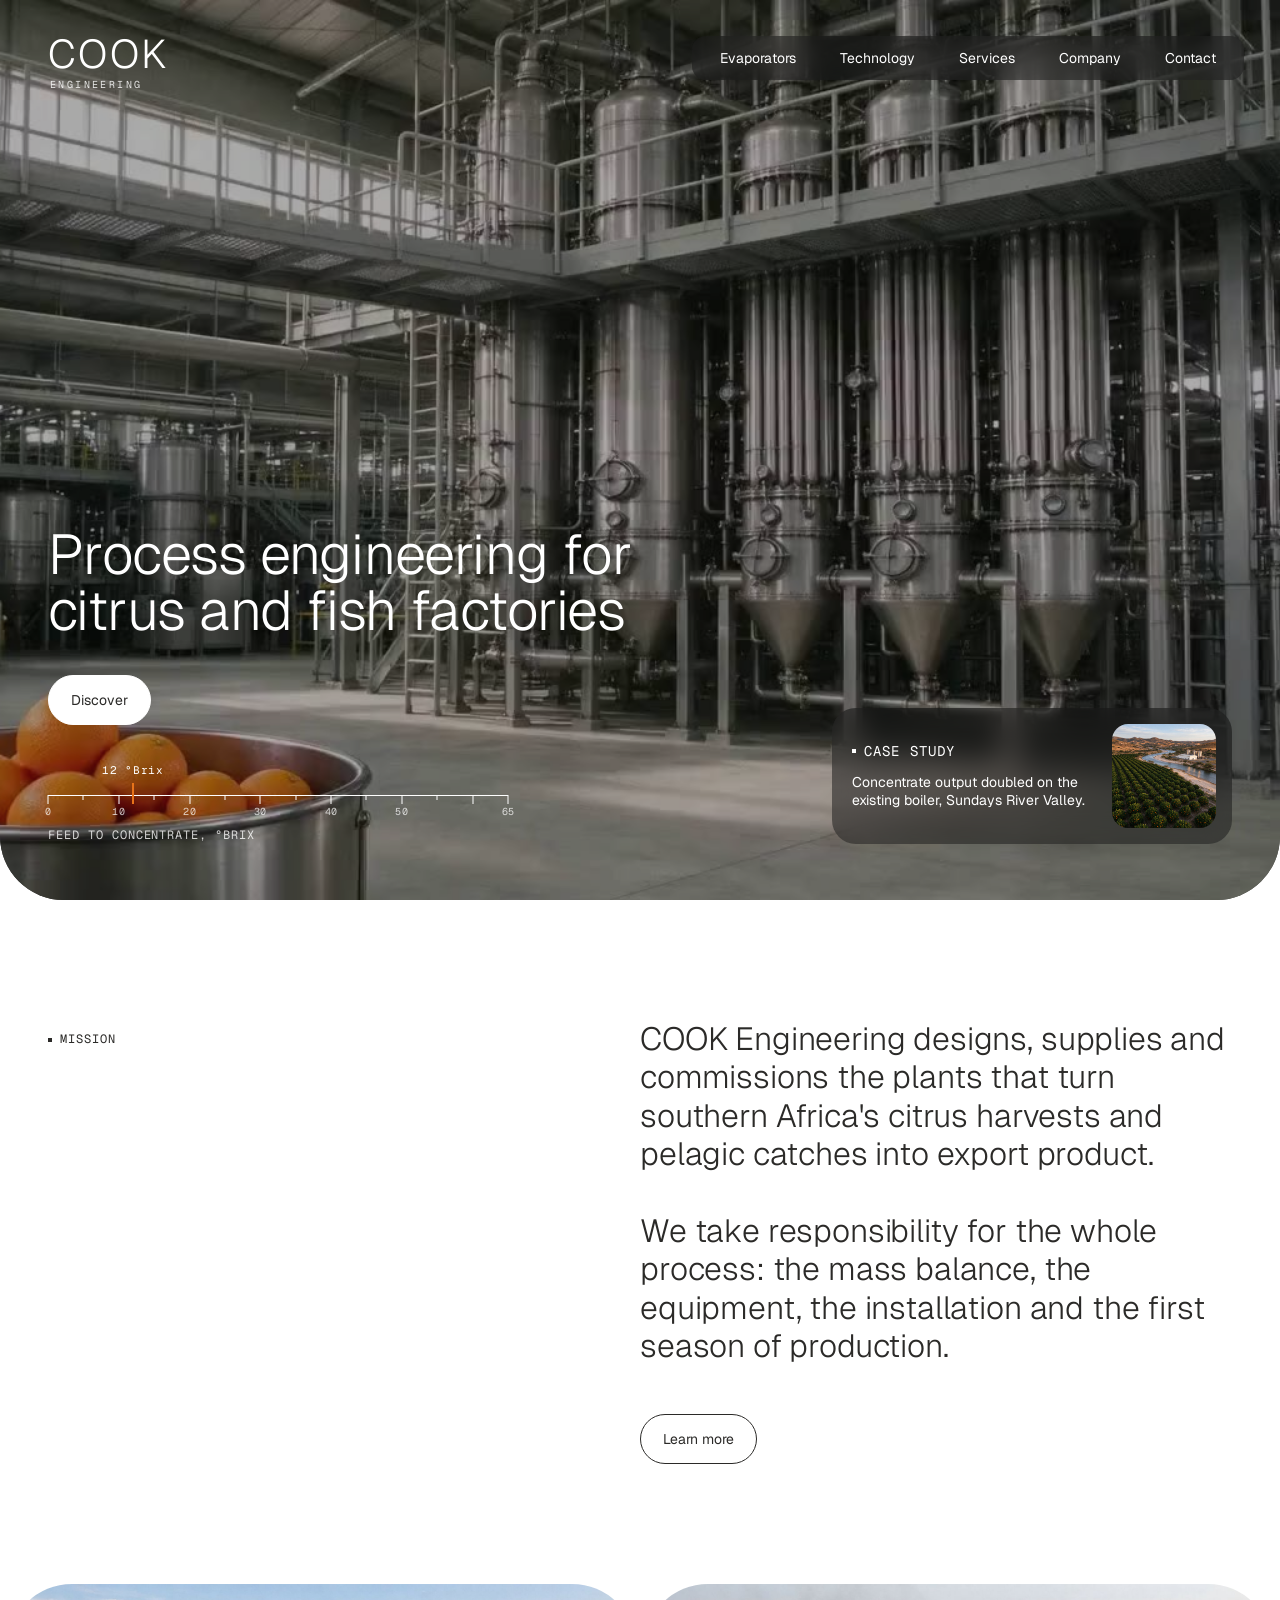
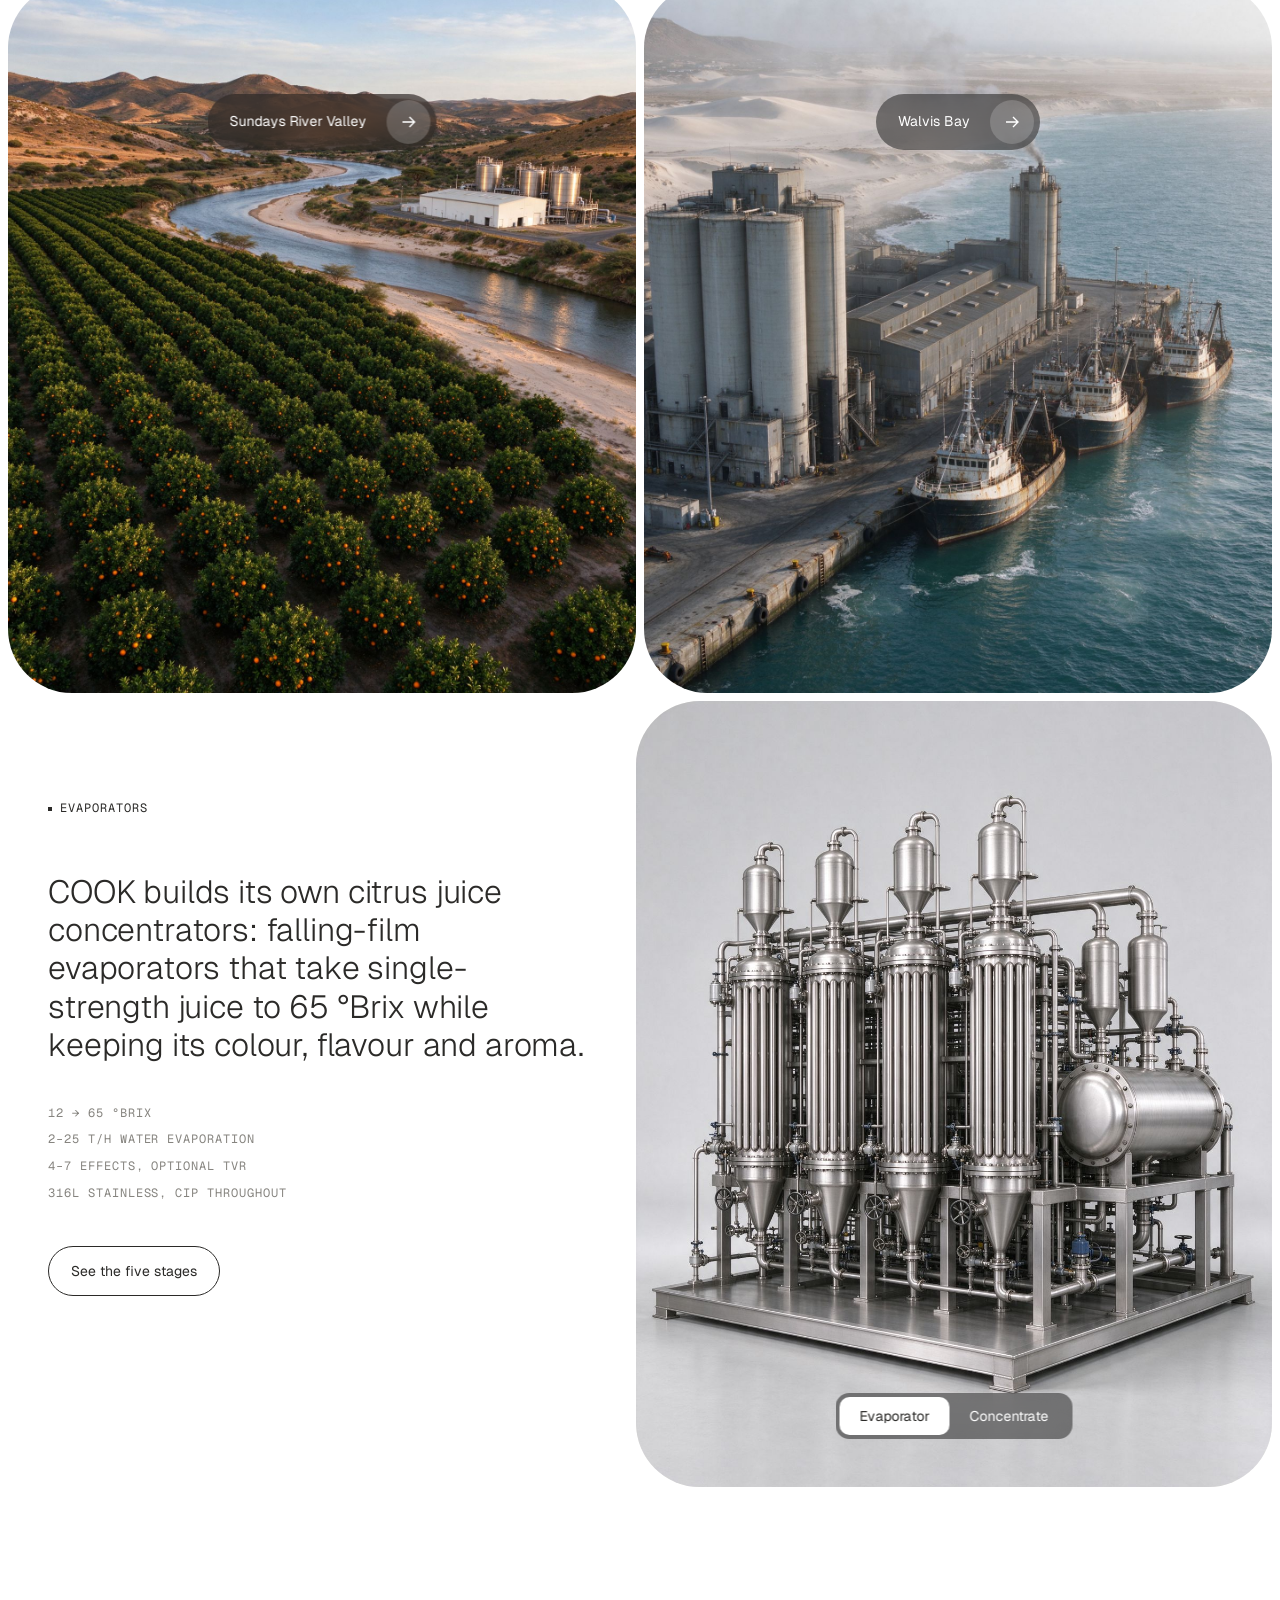
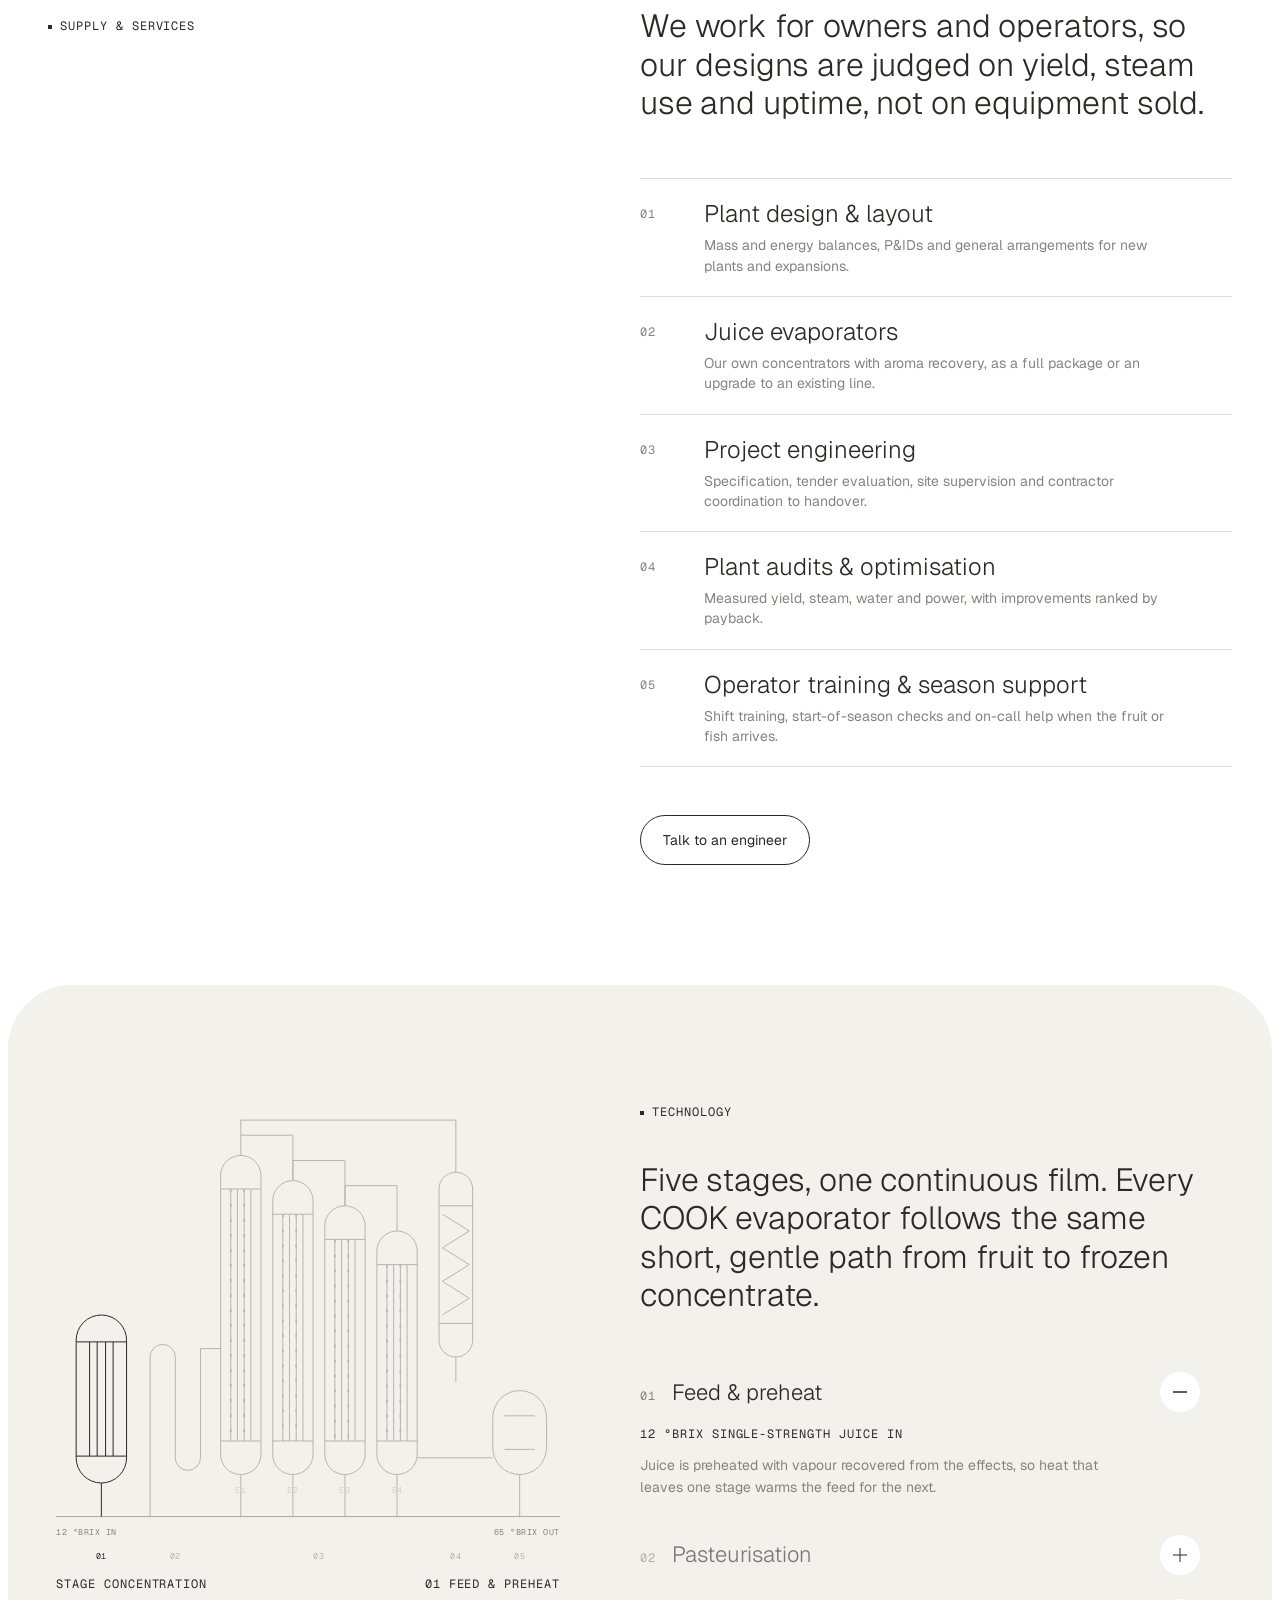
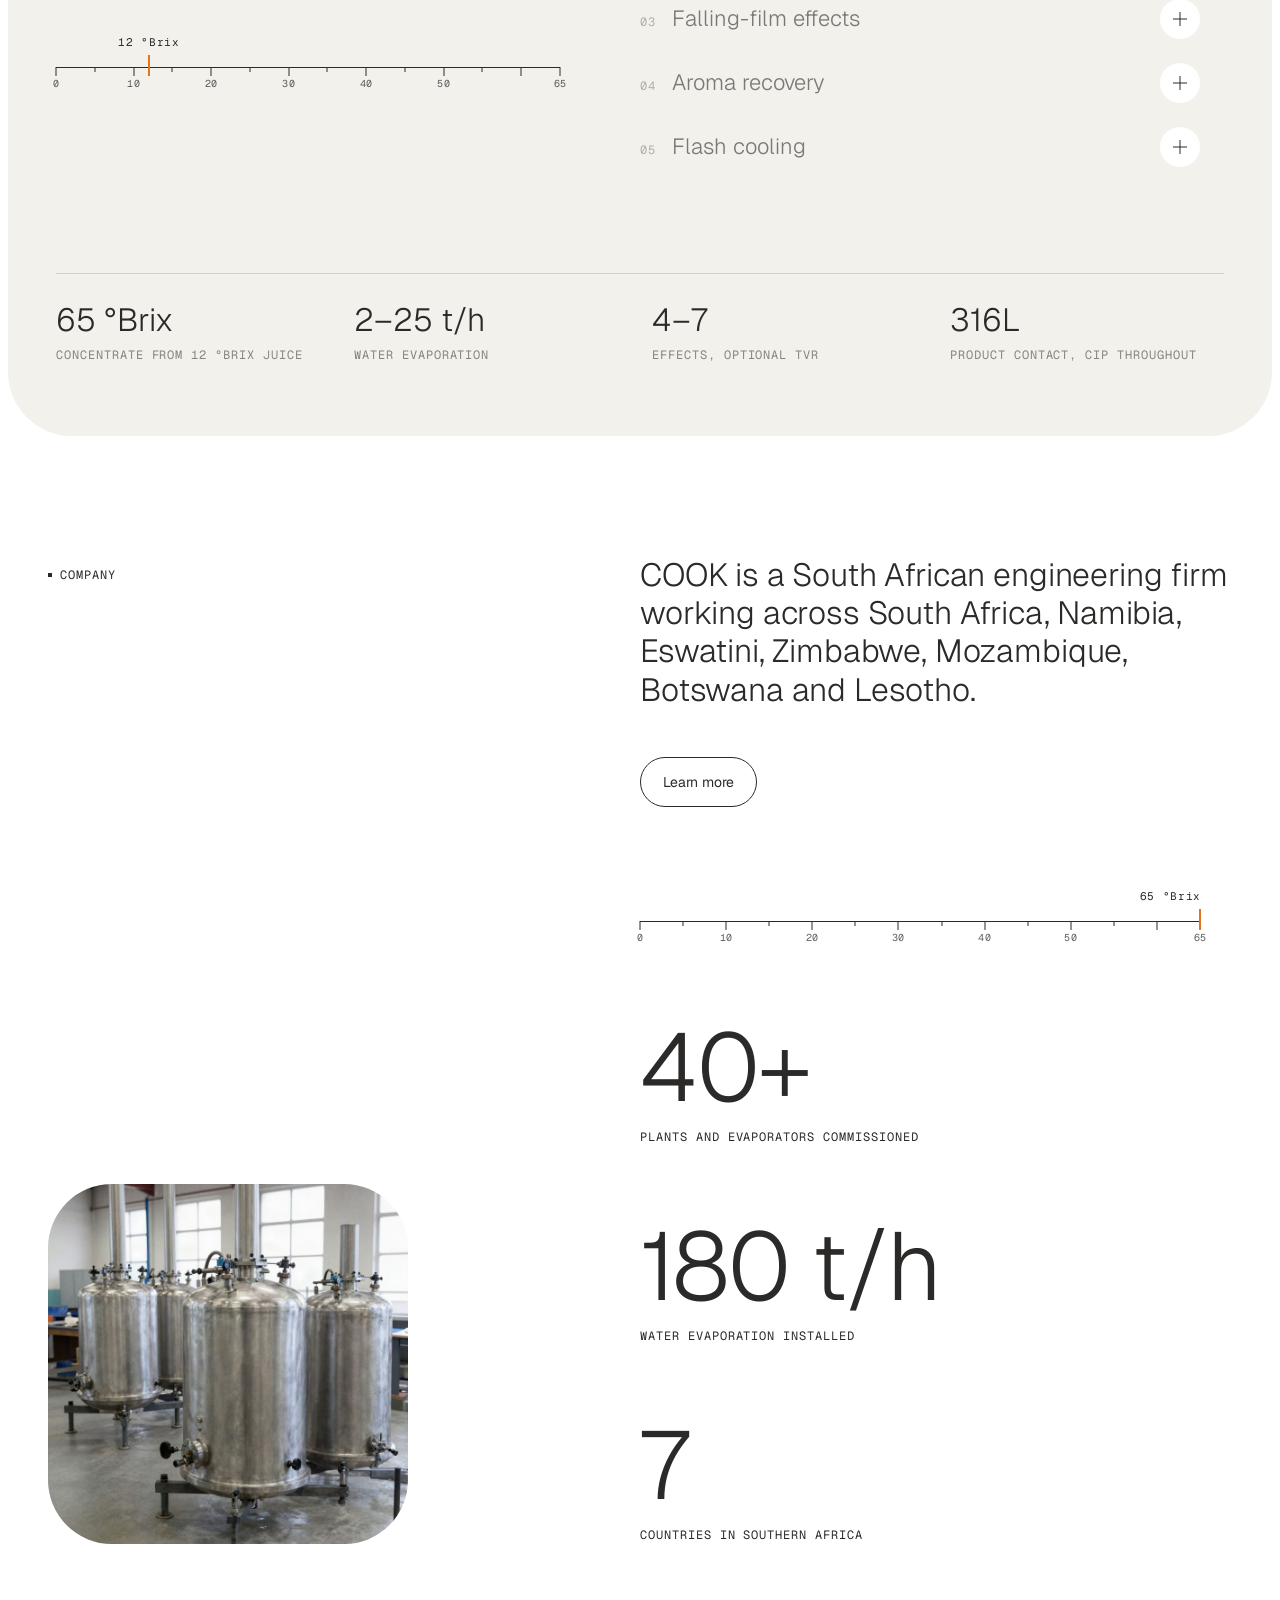
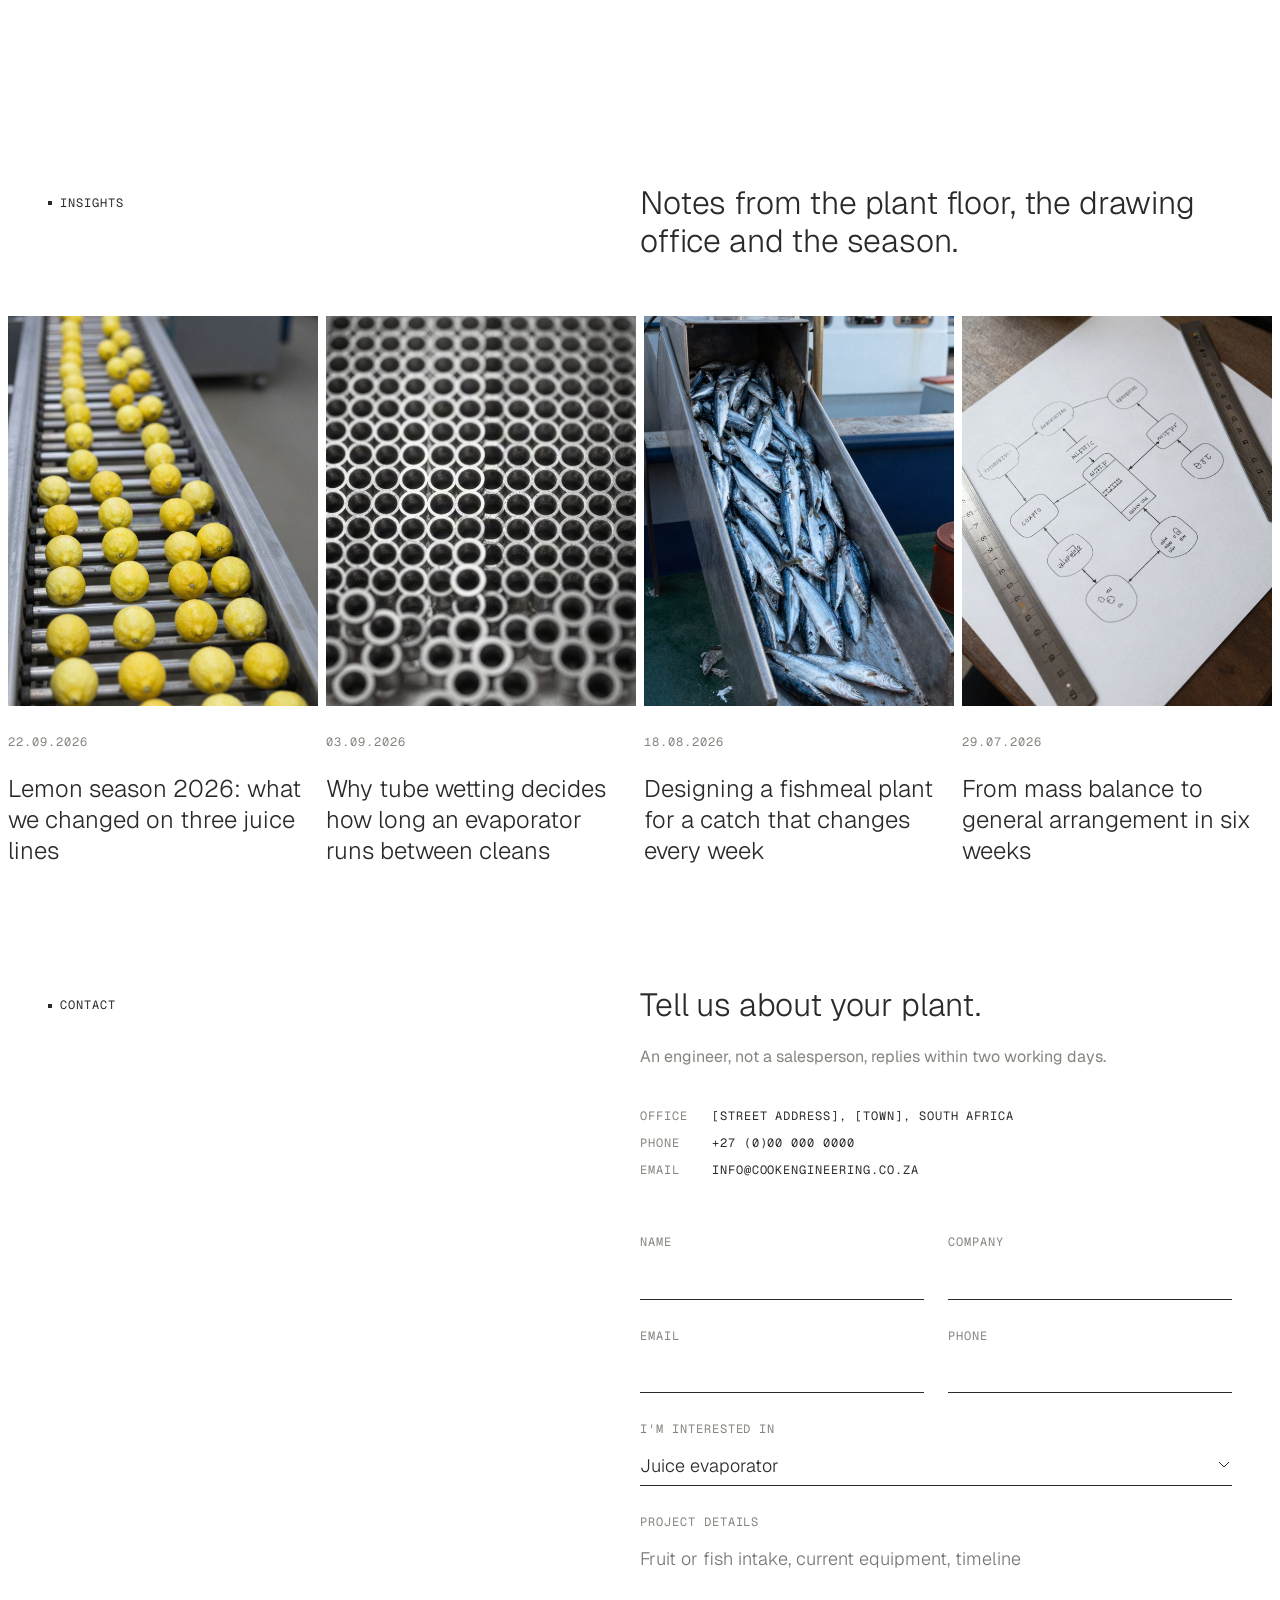
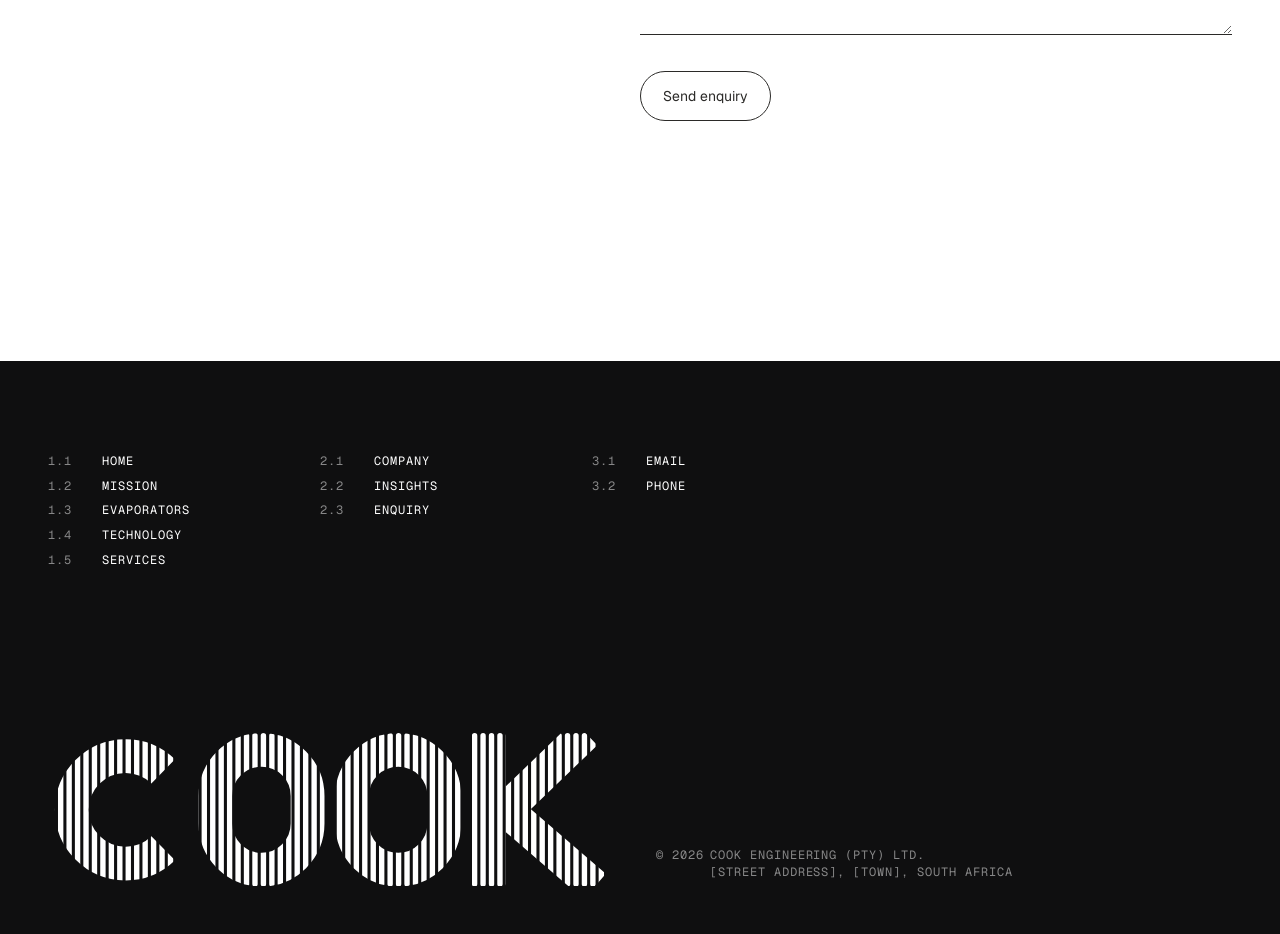
==== commit 25fe6403: "Design loop round 1: rebuilt COOK homepage in the Concentrate style Co-Authored-By: Claude Opus 5.5 " ====
--- a/sites/cook-engineering/index.html
+++ b/sites/cook-engineering/index.html
@@ -4,482 +4,703 @@
 <meta charset="utf-8">
 <meta name="viewport" content="width=device-width, initial-scale=1, viewport-fit=cover">
 <title>COOK Engineering</title>
-<meta name="description" content="COOK Engineering designs, supplies and commissions citrus and fish processing plants and juice evaporators across southern Africa.">
+<meta name="description" content="COOK Engineering designs, supplies and commissions citrus and fish processing plants, and builds its own falling-film juice evaporators, across southern Africa.">
 <link rel="preconnect" href="https://fonts.googleapis.com">
 <link rel="preconnect" href="https://fonts.gstatic.com" crossorigin>
-<link rel="stylesheet" href="https://fonts.googleapis.com/css2?family=Inter:wght@300;400&display=swap">
+<link rel="stylesheet" href="https://fonts.googleapis.com/css2?family=Geist:wght@300;400&family=Geist+Mono:wght@400&display=swap">
 <style>
-/* Reference lock: T1 Energy (Refero). Vellum canvas, carbon text, whisper-light 300 display,
-   floating dark pill nav, 80px-radius image portholes, 4px square section labels,
-   no accent colour, no shadows, onyx footer. Single light theme by design. */
+/* Design system: "Concentrate" (sites/cook-engineering/design-system.md).
+   Stainless interface, colour only from photography, peel orange only on the Brix marker. */
 :root{
-  --vellum:#f0efe9;        /* page canvas */
-  --paper:#ffffff;         /* elevated surfaces, hairlines on light */
-  --carbon:#322d2a;        /* text, borders, filled buttons, nav pill */
-  --onyx:#0f0e12;          /* footer only */
-  --mercury:#8b8b8b;       /* muted text */
-  --slot:#dcdad3;          /* photo placeholder on vellum (mercury layered on vellum) */
-  --slot-dark:#4a4440;     /* hero photo placeholder (carbon tone) */
-  --sans:"Inter","Söhne",ui-sans-serif,system-ui,-apple-system,"Segoe UI",Roboto,sans-serif;
-  --gutter:clamp(16px,4vw,48px);
-  --max:1200px;
-  --section:clamp(72px,9vw,120px);
+  --steel:#ffffff;
+  --pulp:#f2f1ec;
+  --ink:#2b2a28;
+  --muted:#86847f;
+  --onyx:#0f0f10;
+  --glass:rgba(24,24,24,.5);
+  --peel:#e8731a;
+  --hair:rgba(43,42,40,.16);
+  --sans:"Geist",ui-sans-serif,system-ui,-apple-system,"Segoe UI",sans-serif;
+  --mono:"Geist Mono",ui-monospace,SFMono-Regular,Menlo,monospace;
+  --gutter:48px;
+  --edge:8px;
+  --r:64px;
+  --pad:120px;
   color-scheme:light;
 }
 *,*::before,*::after{box-sizing:border-box}
 html{-webkit-text-size-adjust:100%;scroll-behavior:smooth}
-@media (prefers-reduced-motion:reduce){html{scroll-behavior:auto}*{transition:none!important}}
-body{margin:0;background:var(--vellum);color:var(--carbon);font:400 16px/1.4 var(--sans);letter-spacing:.01em}
-img{max-width:100%;display:block}
-a{color:inherit}
-:focus-visible{outline:2px solid var(--carbon);outline-offset:3px}
-h1,h2,h3,p{margin:0}
-h1,h2{font-weight:300;line-height:1;letter-spacing:.01em;text-wrap:balance}
-p{text-wrap:pretty}
-.wrap{max-width:calc(var(--max) + 2*var(--gutter));margin-inline:auto;padding-inline:var(--gutter)}
-.display{font-size:clamp(36px,5vw,52px)}
-.heading{font-size:clamp(26px,3vw,32px);font-weight:300;line-height:1.2}
-.sub{font-size:22px;line-height:1.3;font-weight:400}
-.small{font-size:14px;line-height:1.3}
-.muted{color:var(--mercury)}
-.num{font-variant-numeric:tabular-nums}
-
-/* Section label: 4px carbon square + uppercase 12px */
-.label{display:inline-flex;align-items:center;gap:8px;font-size:12px;line-height:1.3;letter-spacing:.12em;text-transform:uppercase}
+body{margin:0;background:var(--steel);color:var(--ink);font:400 14px/1.45 var(--sans);overflow-x:hidden}
+img,video,svg{display:block;max-width:100%}
+a{color:inherit;text-decoration:none}
+button{font:inherit;color:inherit}
+h1,h2,h3,p,ul,ol,dl,dd,figure{margin:0;padding:0}
+ul,ol{list-style:none}
+h1,h2,h3{font-weight:300}
+:focus-visible{outline:2px solid currentColor;outline-offset:3px}
+.sr{position:absolute;width:1px;height:1px;overflow:hidden;clip:rect(0 0 0 0);white-space:nowrap}
+.skip{position:absolute;left:16px;top:-60px;z-index:100;background:var(--steel);color:var(--ink);padding:10px 16px;border-radius:999px}
+.skip:focus{top:16px}
+
+/* ---------- Type roles ---------- */
+.label{display:flex;align-items:center;gap:8px;font:400 12px/1.3 var(--mono);letter-spacing:.08em;text-transform:uppercase}
 .label::before{content:"";width:4px;height:4px;background:currentColor;flex:none}
-
-/* Buttons: matched pill pair */
-.btn{display:inline-flex;align-items:center;gap:8px;border-radius:100px;padding:18px 22px;font:400 14px/1 var(--sans);letter-spacing:.01em;text-decoration:none;cursor:pointer;border:1px solid var(--carbon);transition:background .2s,color .2s}
-.btn-fill{background:var(--carbon);color:var(--paper)}
-.btn-fill:hover{background:var(--onyx);border-color:var(--onyx)}
-.btn-ghost{background:transparent;color:var(--carbon)}
-.btn-ghost:hover{background:var(--carbon);color:var(--paper)}
-.actions{display:flex;flex-wrap:wrap;gap:8px}
-
-/* Photo placeholders: keep the 80px porthole and aspect ratio, describe the shot */
-.ph{position:relative;background:var(--slot);border-radius:80px;overflow:hidden;max-width:100%;display:flex;align-items:center;justify-content:center;padding:48px}
-.ph figcaption{max-width:32ch;text-align:center;font-size:12px;line-height:1.4;letter-spacing:.08em;text-transform:uppercase;color:var(--carbon);opacity:.7}
-.ph figcaption b{display:block;font-weight:400;margin-bottom:6px;opacity:.6}
-@media (max-width:700px){.ph{border-radius:48px}}
-
-/* Header: logo left, floating dark pill right (over the hero) */
-.site-head{position:absolute;inset:0 0 auto 0;z-index:5;padding-top:calc(env(safe-area-inset-top,0px) + 28px)}
-.site-head .wrap{display:flex;align-items:center;justify-content:space-between;gap:16px;max-width:none}
-.logo{display:flex;align-items:baseline;gap:10px;text-decoration:none;color:var(--paper)}
-.logo b{font-weight:400;font-size:30px;letter-spacing:.14em;line-height:1}
-.logo span{font-size:12px;letter-spacing:.12em;text-transform:uppercase;opacity:.8}
-.pill{display:flex;align-items:center;gap:24px;background:rgba(50,45,42,.92);color:var(--paper);border-radius:16px;padding:14px 24px}
-.pill a{font-size:14px;text-decoration:none;white-space:nowrap}
-.pill a:hover{text-decoration:underline;text-underline-offset:4px}
-.pill .links{display:flex;gap:24px}
-.menu-btn{display:none;background:none;border:0;color:var(--paper);font:400 14px var(--sans);cursor:pointer;padding:0}
+.mono{font:400 12px/1.4 var(--mono);letter-spacing:.08em;text-transform:uppercase}
+.st{font-weight:300;font-size:32px;line-height:1.2;letter-spacing:-.005em}
+.st-s{font-weight:300;font-size:24px;line-height:1.25}
+.st + .st{margin-top:1.2em}
+
+/* ---------- Buttons ---------- */
+.pill{display:inline-flex;align-items:center;justify-content:center;gap:10px;height:50px;padding:0 22px;border-radius:999px;border:1px solid var(--ink);font-size:14px;line-height:1;background:transparent;cursor:pointer;transition:background .2s,color .2s}
+.pill:hover{background:var(--ink);color:var(--steel)}
+.pill-fill{background:var(--steel);color:var(--ink);border-color:var(--steel)}
+.pill-fill:hover{background:transparent;color:var(--steel)}
+
+/* ---------- Split grammar ---------- */
+.split{display:grid;grid-template-columns:1fr 1fr;padding:var(--pad) var(--gutter)}
+.split > .label{padding-top:12px;align-self:start}
+.split-body{max-width:640px}
+.split-body .pill{margin-top:48px}
+
+/* ---------- Brix scale ---------- */
+.brix{position:relative;height:44px;--c:var(--ink)}
+.brix .rule{position:absolute;left:0;right:0;top:18px;height:1px;background:var(--c)}
+.brix .t{position:absolute;top:18px;width:1px;height:5px;background:var(--c);transform:translateX(-.5px)}
+.brix .t.maj{height:9px}
+.brix .n{position:absolute;top:30px;transform:translateX(-50%);font:400 10px/1 var(--mono);letter-spacing:.04em;color:var(--c);opacity:.75}
+.brix .mk{position:absolute;top:6px;width:2px;height:21px;background:var(--peel);transform:translateX(-1px);transition:left .7s cubic-bezier(.3,.7,.2,1)}
+.brix .v{position:absolute;top:-12px;transform:translateX(-50%);font:400 11px/1 var(--mono);letter-spacing:.06em;color:var(--c);white-space:nowrap;transition:left .7s cubic-bezier(.3,.7,.2,1)}
+.brix.live .mk,.brix.live .v{transition:none}
+.brix-head{display:flex;justify-content:space-between;align-items:baseline;margin-bottom:22px}
+
+/* ---------- Header / nav ---------- */
+.logo{position:absolute;top:34px;left:var(--gutter);z-index:20;color:#fff;display:flex;flex-direction:column;gap:6px}
+.logo .wm{font:300 40px/1 var(--sans);letter-spacing:.06em}
+.logo .sub{font:400 10px/1 var(--mono);letter-spacing:.24em;text-transform:uppercase;opacity:.85;padding-left:2px}
+.nav{position:fixed;top:36px;right:36px;z-index:50;display:flex;align-items:center;gap:0;height:44px;padding:0 6px;border-radius:14px;background:var(--glass);-webkit-backdrop-filter:blur(14px);backdrop-filter:blur(14px);color:#fff}
+.nav .mini{display:flex;align-items:center;width:0;overflow:hidden;opacity:0;font:300 20px/1 var(--sans);letter-spacing:.06em;transition:width .35s,opacity .35s,padding .35s;white-space:nowrap}
+.nav.scrolled .mini{width:92px;opacity:1;padding-left:12px}
+.nav ul{display:flex}
+.nav ul a{display:block;padding:14px 22px;font-size:14px;line-height:16px;border-radius:10px}
+.nav ul a:hover{background:rgba(255,255,255,.1)}
+.nav .menu{display:none;background:none;border:0;cursor:pointer;height:44px;padding:0 16px;font-size:14px}
+
+/* ---------- 1 Hero ---------- */
+.hero{position:relative;height:100vh;height:100svh;min-height:640px;border-radius:0 0 var(--r) var(--r);overflow:hidden;background:#3a3936;color:#fff;isolation:isolate}
+.hero video,.hero .poster{position:absolute;inset:0;width:100%;height:100%;object-fit:cover;z-index:-2}
+.hero::after{content:"";position:absolute;inset:0;background:rgba(15,15,16,.34);z-index:-1}
+.hero-in{position:absolute;left:var(--gutter);right:var(--gutter);bottom:56px;display:grid;grid-template-columns:1fr auto;align-items:end;gap:48px}
+.hero h1{font-size:56px;line-height:1;letter-spacing:-.01em;max-width:12.5em}
+.hero .acts{display:flex;align-items:center;gap:24px;margin-top:36px}
+.hero .brix{--c:#fff;width:min(460px,100%);margin-top:52px}
+.hero .brix-cap{margin-top:6px;opacity:.8}
+.case{display:grid;grid-template-columns:1fr 104px;gap:20px;align-items:center;width:400px;padding:16px 16px 16px 20px;border-radius:24px;background:var(--glass);-webkit-backdrop-filter:blur(14px);backdrop-filter:blur(14px);color:#fff}
+.case .label{margin-bottom:12px}
+.case p{font-size:14px;line-height:1.35}
+.case img{width:104px;height:104px;object-fit:cover;border-radius:16px}
+.case:hover{background:rgba(24,24,24,.62)}
+
+/* ---------- 2 Mission / tiles / product / services ---------- */
+.tiles{display:grid;grid-template-columns:1fr 1fr;gap:8px;padding:0 var(--edge)}
+.tile{position:relative;aspect-ratio:708/800;border-radius:var(--r);overflow:hidden;background:var(--pulp)}
+.tile img{width:100%;height:100%;object-fit:cover}
+.loc{position:absolute;top:110px;left:50%;transform:translateX(-50%);display:flex;align-items:center;gap:20px;height:56px;padding:0 6px 0 22px;border-radius:999px;background:var(--glass);-webkit-backdrop-filter:blur(14px);backdrop-filter:blur(14px);color:#fff;font-size:14px;white-space:nowrap}
+.loc .arr{display:grid;place-items:center;width:44px;height:44px;border-radius:50%;background:rgba(255,255,255,.18);transition:background .2s}
+.loc:hover .arr{background:rgba(255,255,255,.32)}
+.loc .arr svg{width:16px;height:16px}
+
+.product{display:grid;grid-template-columns:1fr 1fr;padding:8px var(--edge) 0 0}
+.product-copy{padding:100px var(--gutter) 0;max-width:calc(560px + var(--gutter)*2)}
+.product-copy .st{margin-top:56px}
+.product-copy .facts{margin-top:40px;display:grid;gap:10px;color:var(--muted)}
+.product-copy .pill{margin-top:44px}
+.panel{position:relative;aspect-ratio:712/880;border-radius:var(--r);overflow:hidden;background:var(--pulp)}
+.panel figure{position:absolute;inset:0}
+.panel img{position:absolute;inset:0;width:100%;height:100%;object-fit:cover;transition:opacity .45s}
+.panel img[hidden]{display:block;opacity:0;visibility:hidden}
+.seg{position:absolute;left:50%;bottom:48px;transform:translateX(-50%);display:flex;padding:4px;border-radius:14px;background:var(--glass);-webkit-backdrop-filter:blur(14px);backdrop-filter:blur(14px)}
+.seg button{height:38px;padding:0 20px;min-width:110px;border:0;border-radius:10px;background:transparent;color:#fff;font-size:14px;cursor:pointer;transition:background .2s,color .2s}
+.seg button[aria-pressed="true"]{background:var(--steel);color:var(--ink)}
+.seg button:focus-visible{outline-color:#fff}
+
+.svc{margin-top:56px;border-top:1px solid var(--hair)}
+.svc li{display:grid;grid-template-columns:48px 1fr;gap:0 16px;padding:20px 0;border-bottom:1px solid var(--hair)}
+.svc .mono{color:var(--muted);padding-top:7px}
+.svc h3{font-size:24px;line-height:1.25}
+.svc p{grid-column:2;margin-top:6px;color:var(--muted);max-width:52ch}
+
+/* ---------- 3 Technology band ---------- */
+.band{margin:0 var(--edge);border-radius:var(--r);background:var(--pulp);padding:var(--pad) var(--gutter) 72px}
+.band-grid{display:grid;grid-template-columns:1fr 1fr;align-items:start}
+.drawing{padding-right:80px}
+.drawing svg{width:100%;height:auto;max-width:600px}
+.drawing svg .ln{fill:none;stroke:var(--ink);stroke-width:1;vector-effect:non-scaling-stroke}
+.drawing svg .stg{opacity:.3;transition:opacity .45s}
+.drawing svg .stg.on{opacity:1}
+.drawing svg .film{fill:none;stroke:var(--ink);stroke-width:1.6;stroke-dasharray:3 12;vector-effect:non-scaling-stroke;animation:fall 1.6s linear infinite}
+.drawing svg text{font:400 10px var(--mono);letter-spacing:.06em;fill:var(--ink)}
+.drawing svg text.mu{fill:var(--muted)}
+@keyframes fall{to{stroke-dashoffset:-15}}
+.drawing .brix{margin-top:56px;max-width:600px}
+.acc-col{max-width:560px}
+.acc-col .st{margin-top:40px}
+.acc{margin-top:48px}
+.acc li + li{margin-top:4px}
+.acc h3{font:inherit}
+.acc button.row{display:flex;width:100%;align-items:center;justify-content:space-between;gap:16px;padding:10px 0;border:0;background:none;text-align:left;cursor:pointer;font-weight:300;font-size:22px;line-height:1.2;color:var(--ink)}
+.acc button.row .t{opacity:.6;transition:opacity .2s}
+.acc button.row[aria-expanded="true"] .t,.acc button.row:hover .t{opacity:1}
+.acc .num{font:400 12px var(--mono);letter-spacing:.08em;color:var(--muted);margin-right:16px}
+.pm{position:relative;flex:none;width:40px;height:40px;border-radius:50%;background:var(--steel)}
+.pm::before,.pm::after{content:"";position:absolute;left:50%;top:50%;width:14px;height:1px;background:var(--ink);transform:translate(-50%,-50%)}
+.pm::after{transform:translate(-50%,-50%) rotate(90deg);transition:transform .25s}
+[aria-expanded="true"] .pm::after{transform:translate(-50%,-50%) rotate(0)}
+.acc .body{padding:4px 56px 22px 0}
+.acc .body .mono{color:var(--ink)}
+.acc .body p:last-child{margin-top:12px;color:var(--muted);font-size:14px;line-height:1.55}
+.specs{display:grid;grid-template-columns:repeat(4,1fr);gap:24px;margin-top:96px;padding-top:28px;border-top:1px solid var(--hair)}
+.specs dt{font-weight:300;font-size:32px;line-height:1.1}
+.specs dd{margin-top:10px;color:var(--muted)}
+
+/* ---------- 4 Company / stats / insights / contact / footer ---------- */
+.company{padding-bottom:0}
+.stats-wrap{display:grid;grid-template-columns:1fr 1fr;padding:96px var(--gutter) var(--pad)}
+.shop{width:min(360px,100%);aspect-ratio:1;border-radius:var(--r);overflow:hidden;align-self:end;background:var(--pulp)}
+.shop img{width:100%;height:100%;object-fit:cover}
+.stats .brix{max-width:560px;margin-bottom:72px}
+.stat + .stat{margin-top:72px}
+.stat b{display:block;font-weight:300;font-size:96px;line-height:1;letter-spacing:-.02em}
+.stat .mono{display:block;margin-top:14px}
+
+.news-head{padding-bottom:56px}
+.news{display:grid;grid-template-columns:repeat(4,1fr);gap:8px;padding:0 var(--edge)}
+.news img{width:100%;aspect-ratio:350/440;object-fit:cover;background:var(--pulp)}
+.news time{display:block;margin-top:28px;color:var(--muted)}
+.news h3{margin-top:22px;font-size:24px;line-height:1.3;max-width:15em;padding-right:16px}
+
+.contact .lead{margin-top:20px;color:var(--muted);font-size:16px;max-width:48ch}
+.contact dl{display:grid;grid-template-columns:auto 1fr;gap:10px 24px;margin-top:40px}
+.contact dt{color:var(--muted)}
+form{display:grid;grid-template-columns:1fr 1fr;gap:28px 24px;margin-top:56px}
+.field{display:grid;gap:8px}
+.field.full{grid-column:1/-1}
+.field label{color:var(--muted)}
+.field input,.field select,.field textarea{width:100%;font:300 18px/1.3 var(--sans);color:var(--ink);background:transparent;border:0;border-bottom:1px solid var(--ink);border-radius:0;padding:8px 0;appearance:none;-webkit-appearance:none}
+.field select{background-image:url("data:image/svg+xml,%3Csvg xmlns='http://www.w3.org/2000/svg' width='12' height='8'%3E%3Cpath d='M1 1l5 5 5-5' fill='none' stroke='%232b2a28'/%3E%3C/svg%3E");background-repeat:no-repeat;background-position:right 2px center;padding-right:24px}
+.field textarea{min-height:96px;resize:vertical}
+.field input:focus-visible,.field select:focus-visible,.field textarea:focus-visible{outline:none;border-bottom-width:2px;padding-bottom:7px}
+.form-foot{grid-column:1/-1;display:flex;align-items:center;gap:20px;flex-wrap:wrap;margin-top:8px}
+.form-foot .pill{margin-top:0}
+#f-status{color:var(--muted)}
+
+footer{background:var(--onyx);color:#fff;margin-top:var(--pad);padding:88px var(--gutter) 48px}
+.index{display:grid;grid-template-columns:repeat(4,minmax(0,240px));gap:32px}
+.index li{display:grid;grid-template-columns:54px 1fr;padding:4px 0}
+.index li span{color:rgba(255,255,255,.5)}
+.index a:hover{text-decoration:underline;text-underline-offset:3px}
+.foot-base{display:grid;grid-template-columns:1fr 1fr;align-items:end;gap:32px;margin-top:160px}
+.mark{width:100%;max-width:680px;height:auto;color:#fff}
+.legal{display:grid;grid-template-columns:54px 1fr;gap:4px 0;align-self:end;padding-bottom:6px}
+.legal span{color:rgba(255,255,255,.5)}
+.legal span:first-child{white-space:nowrap}
+
+/* ---------- Phone ---------- */
+@media (max-width:1100px){
+  :root{--pad:96px}
+  .nav ul a{padding:14px 14px}
+  .case{width:340px}
+  .drawing{padding-right:40px}
+  .stat b{font-size:80px}
+}
 @media (max-width:860px){
-  .pill{gap:16px;padding:12px 18px;position:relative}
-  .pill .links{display:none}
-  .menu-btn{display:block}
-  .pill.open .links{display:flex;flex-direction:column;gap:14px;position:absolute;right:0;top:calc(100% + 8px);background:var(--carbon);border-radius:16px;padding:20px 24px;min-width:200px}
+  :root{--gutter:16px;--pad:72px;--r:40px}
+  .logo{top:24px}
+  .logo .wm{font-size:30px}
+  .nav{top:20px;right:16px;flex-wrap:wrap;justify-content:flex-end;height:auto;min-height:44px;max-width:calc(100vw - 32px)}
+  .nav .menu{display:block}
+  .nav ul{display:none;flex-basis:100%;flex-direction:column;padding:4px 0 8px}
+  .nav.open ul{display:flex}
+  .nav.open{border-radius:20px}
+  .nav ul a{padding:12px 14px;font-size:16px}
+  .nav.scrolled .mini{width:76px;font-size:18px}
+  .hero-in{grid-template-columns:1fr;gap:28px;bottom:24px}
+  .hero h1{font-size:40px}
+  .hero .acts{margin-top:24px}
+  .hero .brix{margin-top:36px}
+  .case{width:100%;grid-template-columns:1fr 72px}
+  .case img{width:72px;height:72px;border-radius:12px}
+  .split,.stats-wrap{grid-template-columns:1fr}
+  .split > .label{padding-top:0;margin-bottom:28px}
+  .st{font-size:24px}
+  .split-body .pill{margin-top:32px}
+  .tiles{grid-template-columns:1fr}
+  .loc{top:32px}
+  .product{grid-template-columns:1fr;padding:0 var(--edge)}
+  .product-copy{padding:72px var(--gutter) 40px}
+  .product-copy .st{margin-top:28px}
+  .seg{bottom:24px}
+  .seg button{min-width:0;padding:0 16px}
+  .svc h3{font-size:20px}
+  .svc li{grid-template-columns:36px 1fr}
+  .band{padding:72px 16px 48px}
+  .band-grid{grid-template-columns:1fr}
+  .drawing{padding-right:0;order:2;margin-top:48px}
+  .drawing .brix{margin-top:40px}
+  .acc button.row{font-size:20px}
+  .acc .body{padding-right:0}
+  .specs{grid-template-columns:1fr 1fr;gap:32px 16px;margin-top:64px}
+  .specs dt{font-size:28px}
+  .stats-wrap{padding-top:56px}
+  .shop{order:2;margin-top:64px;width:min(280px,100%)}
+  .stat b{font-size:64px}
+  .stat + .stat{margin-top:48px}
+  .stats .brix{margin-bottom:56px}
+  .news{grid-template-columns:1fr 1fr;row-gap:40px}
+  .news time{margin-top:16px}
+  .news h3{font-size:18px;margin-top:12px}
+  form{grid-template-columns:1fr}
+  footer{padding:64px var(--gutter) 32px}
+  .index{grid-template-columns:1fr 1fr;gap:28px 16px}
+  .index li{grid-template-columns:40px 1fr}
+  .foot-base{grid-template-columns:1fr;margin-top:80px}
+  .legal{grid-template-columns:64px 1fr}
 }
-
-/* Hero: full-bleed photo slot, headline bottom-left, case-study card bottom-right */
-.hero{position:relative;min-height:min(92vh,900px);background:var(--slot-dark);color:var(--paper);display:flex;align-items:flex-end;overflow:hidden}
-.hero .note{position:absolute;top:clamp(120px,22%,220px);left:50%;transform:translateX(-50%);width:min(36ch,80%);text-align:center;font-size:12px;line-height:1.5;letter-spacing:.08em;text-transform:uppercase;opacity:.45}
-.hero .wrap{width:100%;max-width:none;padding-block:0 clamp(32px,5vw,96px);display:flex;justify-content:space-between;align-items:flex-end;gap:32px;flex-wrap:wrap;position:relative}
-.hero-copy{display:flex;flex-direction:column;gap:36px;flex:1 1 520px;max-width:680px}
-.hero h1{font-size:clamp(40px,5.4vw,64px)}
-.hero .btn-fill{border-color:var(--carbon);align-self:flex-start}
-.case{display:flex;gap:16px;align-items:stretch;background:var(--carbon);border-radius:12px;padding:16px;max-width:360px;text-decoration:none;color:var(--paper)}
-.case .txt{display:flex;flex-direction:column;gap:10px;justify-content:space-between}
-.case p{font-size:14px;line-height:1.3}
-.case .thumb{flex:none;width:96px;border-radius:8px;background:var(--paper);display:flex;align-items:center;justify-content:center}
-.case .thumb svg{width:72px;height:72px}
-@media (max-width:640px){.case{max-width:none;width:100%}}
-
-/* Sections */
-section{padding-block:var(--section) 0}
-.intro{display:grid;grid-template-columns:1fr;gap:36px;max-width:980px}
-.intro p.sub{max-width:52ch}
-.pair{display:grid;grid-template-columns:1fr 1fr;gap:24px;margin-top:48px}
-.pair .ph{aspect-ratio:1/1}
-@media (max-width:760px){.pair{grid-template-columns:1fr}.pair .ph{aspect-ratio:4/3}}
-
-/* Services list */
-.split{display:grid;grid-template-columns:5fr 7fr;gap:48px;align-items:start}
-.split > *{min-width:0}
-@media (max-width:900px){.split{grid-template-columns:1fr}}
-.split-head{display:flex;flex-direction:column;gap:24px;position:sticky;top:calc(env(safe-area-inset-top,0px) + 32px)}
-@media (max-width:900px){.split-head{position:static}}
-.svc{list-style:none;margin:0;padding:0;border-top:1px solid var(--carbon)}
-.svc li{display:grid;grid-template-columns:1fr 1.3fr;gap:24px;padding:24px 0;border-bottom:1px solid var(--carbon)}
-.svc h3{font-size:22px;font-weight:400;line-height:1.3}
-.svc p{font-size:16px;line-height:1.4}
-.svc .tags{grid-column:2;display:flex;flex-wrap:wrap;gap:8px}
-.tag{font-size:12px;line-height:1;padding:8px 12px;border-radius:100px;background:var(--paper)}
-@media (max-width:560px){.svc li{grid-template-columns:1fr;gap:12px}.svc .tags{grid-column:1}}
-
-/* Evaporators: product render left, accordion right */
-.evap{display:grid;grid-template-columns:1fr 1fr;gap:48px;align-items:start;margin-top:48px}
-.evap > *{min-width:0}
-.evap .ph{aspect-ratio:1/1;background:transparent;border:1px dashed var(--mercury)}
-@media (max-width:900px){.evap{grid-template-columns:1fr}.evap .ph{aspect-ratio:4/3}}
-.acc{border-top:1px solid var(--carbon)}
-.acc details{border-bottom:1px solid var(--carbon)}
-.acc summary{list-style:none;display:flex;justify-content:space-between;align-items:center;gap:16px;padding:20px 0;cursor:pointer;font-size:22px;line-height:1.3}
-.acc summary::-webkit-details-marker{display:none}
-.acc .step{font-size:12px;letter-spacing:.12em;color:var(--mercury);margin-right:16px;font-variant-numeric:tabular-nums}
-.acc .ic{flex:none;width:40px;height:40px;border-radius:100px;border:1px solid var(--carbon);background:var(--paper);position:relative}
-.acc .ic::before,.acc .ic::after{content:"";position:absolute;left:50%;top:50%;width:12px;height:1px;background:var(--carbon);transform:translate(-50%,-50%)}
-.acc .ic::after{transform:translate(-50%,-50%) rotate(90deg);transition:transform .2s}
-.acc details[open] .ic::after{transform:translate(-50%,-50%) rotate(0deg)}
-.acc .body{padding:0 56px 24px 0;font-size:16px;line-height:1.4;color:var(--carbon)}
-.acc .body p + p{margin-top:8px}
-.specs{display:grid;grid-template-columns:repeat(4,1fr);gap:8px;margin-top:48px}
-.spec{background:var(--paper);border-radius:12px;padding:22px;display:flex;flex-direction:column;gap:12px;min-width:0}
-.spec .v{font-size:32px;font-weight:300;line-height:1.2}
-.spec .v small{font-size:14px;margin-left:4px}
-@media (max-width:900px){.specs{grid-template-columns:1fr 1fr}}
-
-/* Industries */
-.inds{display:grid;grid-template-columns:1fr 1fr;gap:24px;margin-top:48px}
-.ind{display:flex;flex-direction:column;gap:24px;min-width:0}
-.ind .ph{aspect-ratio:16/11}
-.ind .meta{display:flex;flex-direction:column;gap:16px;padding-inline:22px}
-.ind ul{margin:0;padding:0;list-style:none;border-top:1px solid var(--carbon)}
-.ind li{padding:12px 0;border-bottom:1px solid var(--carbon);font-size:14px;line-height:1.3;display:flex;justify-content:space-between;gap:16px}
-.ind li span:last-child{color:var(--mercury);text-align:right}
-@media (max-width:760px){.inds{grid-template-columns:1fr}.ind .meta{padding-inline:0}}
-
-/* Projects */
-.proj-head{display:flex;justify-content:space-between;align-items:flex-end;gap:24px;flex-wrap:wrap}
-.projects{display:grid;grid-template-columns:repeat(3,1fr);gap:24px;margin-top:48px}
-.proj{display:flex;flex-direction:column;gap:16px;min-width:0}
-.proj .ph{aspect-ratio:1/1;padding:32px}
-.proj h3{font-size:22px;font-weight:400;line-height:1.3}
-.proj dl{margin:0;display:grid;grid-template-columns:auto 1fr;gap:6px 16px;font-size:14px;line-height:1.3}
-.proj dt{color:var(--mercury)}
-.proj dd{margin:0}
-@media (max-width:900px){.projects{grid-template-columns:1fr 1fr}}
-@media (max-width:600px){.projects{grid-template-columns:1fr}}
-
-/* Process */
-.steps{list-style:none;margin:48px 0 0;padding:0;display:grid;grid-template-columns:repeat(5,1fr);gap:8px}
-.steps li{background:var(--paper);border-radius:12px;padding:22px;display:flex;flex-direction:column;gap:12px;min-width:0}
-.steps .n{font-size:12px;letter-spacing:.12em;color:var(--mercury)}
-.steps h3{font-size:22px;font-weight:400;line-height:1.3}
-.steps p{font-size:14px;line-height:1.3}
-@media (max-width:1000px){.steps{grid-template-columns:1fr 1fr}}
-@media (max-width:520px){.steps{grid-template-columns:1fr}}
-
-/* Region */
-.region{display:grid;grid-template-columns:1fr 1fr;gap:48px;align-items:center}
-.region > *{min-width:0}
-.region .ph{aspect-ratio:1/1}
-.countries{list-style:none;margin:24px 0 0;padding:0;border-top:1px solid var(--carbon)}
-.countries li{display:flex;justify-content:space-between;gap:16px;padding:12px 0;border-bottom:1px solid var(--carbon);font-size:16px}
-.countries li span:last-child{color:var(--mercury);font-size:14px;text-align:right}
-@media (max-width:860px){.region{grid-template-columns:1fr}}
-
-/* Contact */
-.contact{background:var(--paper);border-radius:80px;padding:clamp(32px,6vw,80px);display:grid;grid-template-columns:5fr 7fr;gap:48px}
-.contact > *{min-width:0}
-@media (max-width:900px){.contact{grid-template-columns:1fr;border-radius:48px}}
-.contact address{font-style:normal;display:grid;gap:16px;margin-top:36px}
-.contact address div{display:flex;flex-direction:column;gap:4px;font-size:16px}
-.contact address .label{color:var(--mercury)}
-form{display:grid;grid-template-columns:1fr 1fr;gap:16px}
-.field{display:flex;flex-direction:column;gap:8px;min-width:0}
-.field.full{grid-column:1/-1}
-.field label{font-size:12px;letter-spacing:.12em;text-transform:uppercase}
-input,select,textarea{font:400 16px/1.4 var(--sans);color:var(--carbon);background:var(--vellum);border:1px solid transparent;border-radius:12px;padding:14px 16px;width:100%}
-input:focus,select:focus,textarea:focus{outline:none;border-color:var(--carbon)}
-textarea{min-height:140px;resize:vertical}
-.form-foot{grid-column:1/-1;display:flex;align-items:center;gap:16px;flex-wrap:wrap}
-.status{font-size:14px;color:var(--mercury)}
-@media (max-width:560px){form{grid-template-columns:1fr}}
-
-/* Footer: onyx terminator */
-footer{background:var(--onyx);color:var(--paper);margin-top:var(--section);padding-block:72px calc(30px + env(safe-area-inset-bottom,0px))}
-.foot{display:grid;grid-template-columns:2fr 1fr 1fr 1fr;gap:36px}
-.foot > *{min-width:0}
-.foot h2{font-size:clamp(28px,3vw,40px)}
-.foot ul{list-style:none;margin:0;padding:0;display:grid;gap:10px;font-size:14px}
-.foot a{text-decoration:none;opacity:.85}
-.foot a:hover{opacity:1;text-decoration:underline}
-.foot .label{opacity:.6;margin-bottom:16px}
-.legal{display:flex;justify-content:space-between;gap:16px;flex-wrap:wrap;margin-top:72px;padding-top:24px;border-top:1px solid var(--carbon);font-size:12px;opacity:.6}
-@media (max-width:860px){.foot{grid-template-columns:1fr 1fr}.foot > :first-child{grid-column:1/-1}}
+@media (max-width:420px){
+  .hero h1{font-size:36px}
+  .loc{height:48px;padding-left:18px;gap:14px}
+  .loc .arr{width:36px;height:36px}
+}
+
+@media (prefers-reduced-motion:reduce){
+  html{scroll-behavior:auto}
+  *,*::before,*::after{transition:none!important;animation:none!important}
+}
 </style>
 </head>
 <body>
-
-<header class="site-head">
-  <div class="wrap">
-    <a class="logo" href="#top" aria-label="COOK Engineering home"><b>COOK</b><span>Engineering</span></a>
-    <nav class="pill" id="pill" aria-label="Primary">
-      <div class="links" id="nav-links">
-        <a href="#services">Services</a>
-        <a href="#evaporators">Evaporators</a>
-        <a href="#industries">Industries</a>
-        <a href="#projects">Projects</a>
-        <a href="#contact">Contact</a>
+<a class="skip" href="#main">Skip to content</a>
+
+<header>
+  <a class="logo" href="#top" aria-label="COOK Engineering, home">
+    <span class="wm" aria-hidden="true">COOK</span>
+    <span class="sub" aria-hidden="true">Engineering</span>
+  </a>
+  <nav class="nav" id="nav" aria-label="Main">
+    <a class="mini" href="#top" aria-label="COOK Engineering, back to top" tabindex="-1">COOK</a>
+    <button class="menu" id="menu-btn" type="button" aria-expanded="false" aria-controls="nav-links">Menu</button>
+    <ul id="nav-links">
+      <li><a href="#evaporators">Evaporators</a></li>
+      <li><a href="#technology">Technology</a></li>
+      <li><a href="#services">Services</a></li>
+      <li><a href="#company">Company</a></li>
+      <li><a href="#contact">Contact</a></li>
+    </ul>
+  </nav>
+</header>
+
+<main id="main">
+
+<!-- ================= 1 HERO ================= -->
+<section class="hero" id="top" data-piece="1" aria-labelledby="hero-h">
+  <video id="hero-video" autoplay muted loop playsinline preload="auto" poster="assets/hero-poster.jpg" aria-hidden="true">
+    <source src="assets/hero.mp4" type="video/mp4">
+  </video>
+  <div class="hero-in">
+    <div>
+      <h1 id="hero-h">Process engineering for citrus and fish factories</h1>
+      <div class="acts">
+        <a class="pill pill-fill" href="#mission">Discover</a>
       </div>
-      <button class="menu-btn" id="menu-btn" aria-expanded="false" aria-controls="nav-links">Menu</button>
-    </nav>
+      <div class="brix-wrap" aria-hidden="true">
+        <div class="brix live" id="brix-hero" data-value="12"></div>
+        <p class="mono brix-cap">Feed to concentrate, °Brix</p>
+      </div>
+    </div>
+    <a class="case" href="#company" aria-label="Case study: concentrate output doubled on the existing boiler, Sundays River Valley">
+      <div>
+        <p class="label">Case study</p>
+        <p>Concentrate output doubled on the existing boiler, Sundays River Valley.</p>
+      </div>
+      <img src="assets/tile-citrus.jpg" alt="" width="104" height="104">
+    </a>
   </div>
-</header>
-
-<main id="top">
-  <div class="hero">
-    <p class="note" aria-hidden="true">Photo · Full-bleed, landscape. Stainless-steel evaporator or citrus extraction line inside a working plant, natural light, no people posed for camera.</p>
-    <div class="wrap">
-      <div class="hero-copy">
-        <h1>Process engineering for citrus and fish factories</h1>
-        <a class="btn btn-fill" href="#services">Discover</a>
+</section>
+
+<!-- ================= 2 MISSION / LOCATIONS / PRODUCT / SERVICES ================= -->
+<div data-piece="2">
+  <section class="split" id="mission" aria-labelledby="mission-h">
+    <h2 class="label" id="mission-h">Mission</h2>
+    <div class="split-body">
+      <p class="st">COOK Engineering designs, supplies and commissions the plants that turn southern Africa's citrus harvests and pelagic catches into export product.</p>
+      <p class="st">We take responsibility for the whole process: the mass balance, the equipment, the installation and the first season of production.</p>
+      <a class="pill" href="#services">Learn more</a>
+    </div>
+  </section>
+
+  <div class="tiles">
+    <figure class="tile">
+      <img src="assets/tile-citrus.jpg" alt="Citrus orchards and a juice plant in the Sundays River Valley" width="1600" height="1600">
+      <a class="loc" href="#technology" aria-label="Sundays River Valley: citrus juice plants and evaporators">
+        <span>Sundays River Valley</span>
+        <span class="arr" aria-hidden="true"><svg viewBox="0 0 16 16" fill="none" stroke="currentColor" stroke-width="1.4"><path d="M2 8h12M9 3l5 5-5 5"/></svg></span>
+      </a>
+    </figure>
+    <figure class="tile">
+      <img src="assets/tile-fish.jpg" alt="Fishmeal plant and trawlers on the quay at Walvis Bay" width="1600" height="1600">
+      <a class="loc" href="#services" aria-label="Walvis Bay: fishmeal and fish oil plants">
+        <span>Walvis Bay</span>
+        <span class="arr" aria-hidden="true"><svg viewBox="0 0 16 16" fill="none" stroke="currentColor" stroke-width="1.4"><path d="M2 8h12M9 3l5 5-5 5"/></svg></span>
+      </a>
+    </figure>
+  </div>
+
+  <section class="product" id="evaporators" aria-labelledby="evap-h">
+    <div class="product-copy">
+      <h2 class="label" id="evap-h">Evaporators</h2>
+      <p class="st">COOK builds its own citrus juice concentrators: falling-film evaporators that take single-strength juice to 65 °Brix while keeping its colour, flavour and aroma.</p>
+      <ul class="facts mono">
+        <li>12 → 65 °Brix</li>
+        <li>2–25 t/h water evaporation</li>
+        <li>4–7 effects, optional TVR</li>
+        <li>316L stainless, CIP throughout</li>
+      </ul>
+      <a class="pill" href="#technology">See the five stages</a>
+    </div>
+    <div class="panel" aria-label="Product view">
+      <figure>
+        <img id="img-evap" src="assets/evaporator-render.jpg" alt="COOK falling-film juice evaporator, isolated three-quarter view">
+        <img id="img-conc" src="assets/concentrate.jpg" alt="Citrus juice concentrate at 65 °Brix" hidden>
+      </figure>
+      <div class="seg" role="group" aria-label="Show">
+        <button type="button" aria-pressed="true" data-show="img-evap">Evaporator</button>
+        <button type="button" aria-pressed="false" data-show="img-conc">Concentrate</button>
       </div>
-      <a class="case" href="#projects">
-        <div class="txt">
-          <span class="label">Case study</span>
-          <p>Doubling concentrate output at a Sundays River Valley juice plant without adding a boiler.</p>
-        </div>
-        <div class="thumb" aria-hidden="true">
-          <svg viewBox="0 0 72 72" fill="none" stroke="#322d2a" stroke-width="1">
-            <path d="M10 22 L22 12 L40 10 L58 16 L64 30 L60 46 L48 58 L30 62 L16 54 L8 38 Z"/>
-            <path d="M18 30 C28 26 36 34 46 30 S58 36 62 34" stroke-dasharray="2 3"/>
-            <circle cx="44" cy="50" r="3" fill="#322d2a"/>
-          </svg>
-        </div>
-      </a>
+    </div>
+  </section>
+
+  <section class="split" id="services" aria-labelledby="svc-h">
+    <h2 class="label" id="svc-h">Supply &amp; services</h2>
+    <div class="split-body">
+      <p class="st">We work for owners and operators, so our designs are judged on yield, steam use and uptime, not on equipment sold.</p>
+      <ol class="svc">
+        <li><span class="mono">01</span><div><h3>Plant design &amp; layout</h3><p>Mass and energy balances, P&amp;IDs and general arrangements for new plants and expansions.</p></div></li>
+        <li><span class="mono">02</span><div><h3>Juice evaporators</h3><p>Our own concentrators with aroma recovery, as a full package or an upgrade to an existing line.</p></div></li>
+        <li><span class="mono">03</span><div><h3>Project engineering</h3><p>Specification, tender evaluation, site supervision and contractor coordination to handover.</p></div></li>
+        <li><span class="mono">04</span><div><h3>Plant audits &amp; optimisation</h3><p>Measured yield, steam, water and power, with improvements ranked by payback.</p></div></li>
+        <li><span class="mono">05</span><div><h3>Operator training &amp; season support</h3><p>Shift training, start-of-season checks and on-call help when the fruit or fish arrives.</p></div></li>
+      </ol>
+      <a class="pill" href="#contact">Talk to an engineer</a>
+    </div>
+  </section>
+</div>
+
+<!-- ================= 3 TECHNOLOGY BAND ================= -->
+<section class="band" id="technology" data-piece="3" aria-labelledby="tech-h">
+  <div class="band-grid">
+    <div class="drawing">
+      <svg viewBox="0 0 600 560" role="img" aria-labelledby="draw-t">
+        <title id="draw-t">Line drawing of a COOK falling-film evaporator: preheater, holding tube, four falling-film effects, aroma column and flash cooler</title>
+        <!-- product manifold -->
+        <path class="ln" d="M0 490H600" opacity=".35"/>
+        <text x="0" y="512" class="mu">12 °BRIX IN</text>
+        <text x="600" y="512" text-anchor="end" class="mu">65 °BRIX OUT</text>
+
+        <g class="stg" data-stage="0">
+          <rect class="ln" x="24" y="250" width="60" height="200" rx="30"/>
+          <path class="ln" d="M24 282H84M24 418H84M40 282V418M49 282V418M59 282V418M68 282V418M54 450V490"/>
+          <text x="54" y="540" text-anchor="middle">01</text>
+        </g>
+
+        <g class="stg" data-stage="1">
+          <path class="ln" d="M112 490V300A15 15 0 0 1 142 300V420A15 15 0 0 0 172 420V290"/>
+          <path class="ln" d="M172 290H196"/>
+          <text x="142" y="540" text-anchor="middle">02</text>
+        </g>
+
+        <g class="stg" data-stage="2">
+          <rect class="ln" x="196" y="60" width="48" height="380" rx="24"/>
+          <rect class="ln" x="258" y="90" width="48" height="350" rx="24"/>
+          <rect class="ln" x="320" y="120" width="48" height="320" rx="24"/>
+          <rect class="ln" x="382" y="150" width="48" height="290" rx="24"/>
+          <path class="ln" d="M196 100H244M196 400H244M258 130H306M258 400H306M320 160H368M320 400H368M382 190H430M382 400H430"/>
+          <path class="ln" d="M208 100V400M216 100V400M224 100V400M232 100V400M270 130V400M278 130V400M286 130V400M294 130V400M332 160V400M340 160V400M348 160V400M356 160V400M394 190V400M402 190V400M410 190V400M418 190V400"/>
+          <path class="film" d="M208 100V400M224 100V400M270 130V400M286 130V400M332 160V400M348 160V400M394 190V400M410 190V400"/>
+          <path class="ln" d="M220 60V36H282V90M282 90V66H344V120M344 120V96H406V150M220 440V490M282 440V490M344 440V490M406 440V490"/>
+          <text x="220" y="462" text-anchor="middle" class="mu">E1</text>
+          <text x="282" y="462" text-anchor="middle" class="mu">E2</text>
+          <text x="344" y="462" text-anchor="middle" class="mu">E3</text>
+          <text x="406" y="462" text-anchor="middle" class="mu">E4</text>
+          <text x="313" y="540" text-anchor="middle">03</text>
+        </g>
+
+        <g class="stg" data-stage="3">
+          <path class="ln" d="M220 36V18H476V80"/>
+          <rect class="ln" x="456" y="80" width="40" height="220" rx="20"/>
+          <path class="ln" d="M456 120H496M456 260H496M460 130L492 150L460 170L492 190L460 210L492 230L460 250"/>
+          <path class="ln" d="M476 300V330"/>
+          <text x="476" y="540" text-anchor="middle">04</text>
+        </g>
+
+        <g class="stg" data-stage="4">
+          <rect class="ln" x="520" y="340" width="64" height="100" rx="32"/>
+          <path class="ln" d="M534 370H570M534 410H570M552 440V490M430 420H520"/>
+          <text x="552" y="540" text-anchor="middle">05</text>
+        </g>
+      </svg>
+      <div class="brix-head"><span class="mono">Stage concentration</span><span class="mono" id="stage-name">01 Feed &amp; preheat</span></div>
+      <div class="brix" id="brix-tech" data-value="12" aria-hidden="true"></div>
+      <p class="sr" id="brix-sr" aria-live="polite"></p>
+    </div>
+
+    <div class="acc-col">
+      <h2 class="label" id="tech-h">Technology</h2>
+      <p class="st">Five stages, one continuous film. Every COOK evaporator follows the same short, gentle path from fruit to frozen concentrate.</p>
+      <ul class="acc" id="acc">
+        <li>
+          <h3><button class="row" type="button" aria-expanded="true" aria-controls="s0" data-brix="12"><span class="t"><span class="num">01</span>Feed &amp; preheat</span><span class="pm" aria-hidden="true"></span></button></h3>
+          <div class="body" id="s0"><p class="mono">12 °Brix single-strength juice in</p><p>Juice is preheated with vapour recovered from the effects, so heat that leaves one stage warms the feed for the next.</p></div>
+        </li>
+        <li>
+          <h3><button class="row" type="button" aria-expanded="false" aria-controls="s1" data-brix="12"><span class="t"><span class="num">02</span>Pasteurisation</span><span class="pm" aria-hidden="true"></span></button></h3>
+          <div class="body" id="s1" hidden><p class="mono">Short high-temperature hold</p><p>A brief hold inactivates pectin methylesterase and spoilage organisms, so the finished concentrate keeps a stable cloud.</p></div>
+        </li>
+        <li>
+          <h3><button class="row" type="button" aria-expanded="false" aria-controls="s2" data-brix="45"><span class="t"><span class="num">03</span>Falling-film effects</span><span class="pm" aria-hidden="true"></span></button></h3>
+          <div class="body" id="s2" hidden><p class="mono">4–7 effects · optional TVR · 12 → 45 °Brix</p><p>Juice runs as a thin film down the tube walls of each effect. Residence time stays short and the temperature drops effect by effect, which protects flavour and colour.</p></div>
+        </li>
+        <li>
+          <h3><button class="row" type="button" aria-expanded="false" aria-controls="s3" data-brix="58"><span class="t"><span class="num">04</span>Aroma recovery</span><span class="pm" aria-hidden="true"></span></button></h3>
+          <div class="body" id="s3" hidden><p class="mono">Essence column · finishing to 58 °Brix</p><p>Volatiles stripped from the first-effect vapour are condensed and rectified into an essence that can be added back or sold separately, while the last effects finish the juice.</p></div>
+        </li>
+        <li>
+          <h3><button class="row" type="button" aria-expanded="false" aria-controls="s4" data-brix="65"><span class="t"><span class="num">05</span>Flash cooling</span><span class="pm" aria-hidden="true"></span></button></h3>
+          <div class="body" id="s4" hidden><p class="mono">65 °Brix concentrate out</p><p>Concentrate is flash-cooled under vacuum and pumped to blending or drumming, ready for frozen storage.</p></div>
+        </li>
+      </ul>
     </div>
   </div>
 
-  <section aria-labelledby="mission">
-    <div class="wrap">
-      <div class="intro">
-        <span class="label">Mission</span>
-        <h2 id="mission" class="display">We design, supply and commission the plants that turn southern Africa's harvests and catches into export product.</h2>
-        <p class="sub muted">From a single juice evaporator to a complete fishmeal line, COOK Engineering takes responsibility for the process: the mass balance, the equipment, the installation and the first season of production.</p>
-        <div class="actions">
-          <a class="btn btn-fill" href="#contact">Talk to an engineer</a>
-          <a class="btn btn-ghost" href="#evaporators">Our evaporators</a>
-        </div>
-      </div>
-      <div class="pair">
-        <figure class="ph" style="margin:0"><figcaption><b>Photo</b>Citrus fruit on an inspection conveyor, overhead view, orange against stainless steel</figcaption></figure>
-        <figure class="ph" style="margin:0"><figcaption><b>Photo</b>Fishmeal plant cooker and twin-screw press, wide interior shot</figcaption></figure>
-      </div>
+  <dl class="specs">
+    <div><dt>65 °Brix</dt><dd class="mono">Concentrate from 12 °Brix juice</dd></div>
+    <div><dt>2–25 t/h</dt><dd class="mono">Water evaporation</dd></div>
+    <div><dt>4–7</dt><dd class="mono">Effects, optional TVR</dd></div>
+    <div><dt>316L</dt><dd class="mono">Product contact, CIP throughout</dd></div>
+  </dl>
+</section>
+
+<!-- ================= 4 COMPANY / STATS / INSIGHTS / CONTACT / FOOTER ================= -->
+<div data-piece="4">
+  <section class="split company" id="company" aria-labelledby="co-h">
+    <h2 class="label" id="co-h">Company</h2>
+    <div class="split-body">
+      <p class="st">COOK is a South African engineering firm working across South Africa, Namibia, Eswatini, Zimbabwe, Mozambique, Botswana and Lesotho.</p>
+      <a class="pill" href="#contact">Learn more</a>
     </div>
   </section>
 
-  <section id="services" aria-labelledby="svc-h">
-    <div class="wrap split">
-      <div class="split-head">
-        <span class="label">Services</span>
-        <h2 id="svc-h" class="display">One team from feasibility to first production</h2>
-        <p class="muted">We work for owners and operators, so our designs are judged on yield, steam use and uptime, not on equipment sold.</p>
-      </div>
-      <ul class="svc">
-        <li><h3>Plant design &amp; layout</h3><p>Process flow diagrams, mass and energy balances, P&amp;IDs and general arrangements for new plants and expansions.</p>
-          <div class="tags"><span class="tag">PFD &amp; P&amp;ID</span><span class="tag">Mass balance</span><span class="tag">GA drawings</span></div></li>
-        <li><h3>Juice evaporators</h3><p>Our own falling-film concentrators with aroma recovery, designed and built for citrus. Supplied as a full package or as an upgrade to an existing line.</p>
-          <div class="tags"><span class="tag">Design &amp; supply</span><span class="tag">Aroma recovery</span><span class="tag">Retrofits</span></div></li>
-        <li><h3>Project engineering</h3><p>Equipment specification, tender evaluation, site supervision and contractor coordination through to handover.</p>
-          <div class="tags"><span class="tag">Tender packages</span><span class="tag">Site supervision</span><span class="tag">Commissioning</span></div></li>
-        <li><h3>Plant audits &amp; optimisation</h3><p>Measured audits of yield, steam, water and electricity, with a costed list of improvements ranked by payback.</p>
-          <div class="tags"><span class="tag">Steam economy</span><span class="tag">Water reuse</span><span class="tag">Yield loss</span></div></li>
-        <li><h3>Operator training &amp; support</h3><p>Hands-on training for your shift teams, start-of-season checks and on-call support during the season.</p>
-          <div class="tags"><span class="tag">Season start-up</span><span class="tag">SOPs</span><span class="tag">On-call</span></div></li>
-      </ul>
+  <div class="stats-wrap" aria-label="COOK in numbers">
+    <figure class="shop">
+      <img src="assets/workshop.jpg" alt="Stainless-steel evaporator tubes in the COOK workshop">
+    </figure>
+    <div class="stats">
+      <div class="brix" id="brix-co" data-value="65" aria-hidden="true"></div>
+      <div class="stat"><b>40+</b><span class="mono">Plants and evaporators commissioned</span></div>
+      <div class="stat"><b>180 t/h</b><span class="mono">Water evaporation installed</span></div>
+      <div class="stat"><b>7</b><span class="mono">Countries in southern Africa</span></div>
+    </div>
+  </div>
+
+  <section id="insights" aria-labelledby="ins-h">
+    <div class="split news-head">
+      <h2 class="label" id="ins-h">Insights</h2>
+      <div class="split-body"><p class="st">Notes from the plant floor, the drawing office and the season.</p></div>
+    </div>
+    <div class="news">
+      <article>
+        <img src="assets/news-lemons.jpg" alt="Lemons on a juice line">
+        <time class="mono" datetime="2026-09-22">22.09.2026</time>
+        <h3>Lemon season 2026: what we changed on three juice lines</h3>
+      </article>
+      <article>
+        <img src="assets/news-tubes.jpg" alt="Close view of evaporator tube ends">
+        <time class="mono" datetime="2026-09-03">03.09.2026</time>
+        <h3>Why tube wetting decides how long an evaporator runs between cleans</h3>
+      </article>
+      <article>
+        <img src="assets/news-catch.jpg" alt="Pelagic catch being landed">
+        <time class="mono" datetime="2026-08-18">18.08.2026</time>
+        <h3>Designing a fishmeal plant for a catch that changes every week</h3>
+      </article>
+      <article>
+        <img src="assets/news-drawing.jpg" alt="Process drawing of a juice plant">
+        <time class="mono" datetime="2026-07-29">29.07.2026</time>
+        <h3>From mass balance to general arrangement in six weeks</h3>
+      </article>
     </div>
   </section>
 
-  <section id="evaporators" aria-labelledby="evap-h">
-    <div class="wrap">
-      <div class="intro">
-        <span class="label">Evaporators</span>
-        <h2 id="evap-h" class="display">Juice concentrators built for citrus</h2>
-        <p class="sub muted">Gentle, short-residence evaporation that takes single-strength juice to frozen concentrate while protecting colour, flavour and aroma.</p>
-      </div>
-      <div class="evap">
-        <figure class="ph" style="margin:0"><figcaption><b>Product render</b>COOK falling-film evaporator, isolated three-quarter view on a plain vellum background, no backdrop</figcaption></figure>
-        <div>
-          <div class="acc" id="acc">
-            <details open><summary><span><span class="step">01</span>Feed &amp; preheat</span><span class="ic" aria-hidden="true"></span></summary>
-              <div class="body"><p>Single-strength juice is preheated with recovered vapour, so the energy that leaves one effect warms the feed for the next.</p></div></details>
-            <details><summary><span><span class="step">02</span>Pasteurisation</span><span class="ic" aria-hidden="true"></span></summary>
-              <div class="body"><p>A short high-temperature hold inactivates pectin methylesterase and spoilage organisms before concentration, giving a stable cloud in the finished concentrate.</p></div></details>
-            <details><summary><span><span class="step">03</span>Falling-film effects</span><span class="ic" aria-hidden="true"></span></summary>
-              <div class="body"><p>Juice runs as a thin film down the tube walls of each effect. Residence time stays short and temperatures drop effect by effect, which protects flavour and colour.</p><p>Thermal vapour recompression cuts live-steam demand further on larger units.</p></div></details>
-            <details><summary><span><span class="step">04</span>Aroma recovery</span><span class="ic" aria-hidden="true"></span></summary>
-              <div class="body"><p>Volatile aromas stripped in the first effect are condensed and rectified into an essence that can be added back to reconstituted juice or sold separately.</p></div></details>
-            <details><summary><span><span class="step">05</span>Flash cooling &amp; discharge</span><span class="ic" aria-hidden="true"></span></summary>
-              <div class="body"><p>Concentrate is flash-cooled under vacuum and pumped to blending or drumming, ready for frozen storage.</p></div></details>
-          </div>
-        </div>
-      </div>
-      <div class="specs" role="list" aria-label="Typical evaporator specification">
-        <div class="spec" role="listitem"><span class="label">Concentrate</span><span class="v num">65<small>°Brix</small></span><span class="small muted">From 10–12 °Brix single-strength juice</span></div>
-        <div class="spec" role="listitem"><span class="label">Evaporation rate</span><span class="v num">2–25<small>t/h</small></span><span class="small muted">Water removed, sized to your fruit intake</span></div>
-        <div class="spec" role="listitem"><span class="label">Effects</span><span class="v num">4–7</span><span class="small muted">With optional thermal vapour recompression</span></div>
-        <div class="spec" role="listitem"><span class="label">Construction</span><span class="v">316L</span><span class="small muted">Stainless steel product contact, CIP throughout</span></div>
-      </div>
+  <section class="split contact" id="contact" aria-labelledby="ct-h">
+    <h2 class="label" id="ct-h">Contact</h2>
+    <div class="split-body">
+      <p class="st">Tell us about your plant.</p>
+      <p class="lead">An engineer, not a salesperson, replies within two working days.</p>
+      <dl class="mono">
+        <dt>Office</dt><dd>[Street address], [Town], South Africa</dd>
+        <dt>Phone</dt><dd>+27 (0)00 000 0000</dd>
+        <dt>Email</dt><dd>info@cookengineering.co.za</dd>
+      </dl>
+      <form id="enq" novalidate>
+        <div class="field"><label class="mono" for="f-name">Name</label><input id="f-name" name="name" autocomplete="name" required></div>
+        <div class="field"><label class="mono" for="f-company">Company</label><input id="f-company" name="company" autocomplete="organization"></div>
+        <div class="field"><label class="mono" for="f-email">Email</label><input id="f-email" name="email" type="email" autocomplete="email" required></div>
+        <div class="field"><label class="mono" for="f-phone">Phone</label><input id="f-phone" name="phone" type="tel" autocomplete="tel"></div>
+        <div class="field full"><label class="mono" for="f-type">I'm interested in</label>
+          <select id="f-type" name="type"><option>Juice evaporator</option><option>Citrus plant project</option><option>Fish plant project</option><option>Plant audit</option><option>Something else</option></select></div>
+        <div class="field full"><label class="mono" for="f-msg">Project details</label><textarea id="f-msg" name="msg" placeholder="Fruit or fish intake, current equipment, timeline"></textarea></div>
+        <div class="form-foot"><button class="pill" type="submit">Send enquiry</button><span class="mono" id="f-status" role="status"></span></div>
+      </form>
     </div>
   </section>
-
-  <section id="industries" aria-labelledby="ind-h">
-    <div class="wrap">
-      <div class="intro">
-        <span class="label">Industries</span>
-        <h2 id="ind-h" class="display">Two industries, understood in detail</h2>
-      </div>
-      <div class="inds">
-        <article class="ind">
-          <figure class="ph" style="margin:0"><figcaption><b>Photo</b>Citrus juice extractors in a row, fruit entering from above</figcaption></figure>
-          <div class="meta">
-            <h3 class="sub">Citrus processing</h3>
-            <p class="muted">Juice plants, packhouse by-product lines and concentrate facilities for oranges, soft citrus, lemons and grapefruit.</p>
-            <ul>
-              <li><span>Juice extraction &amp; finishing</span><span>Pulp control, yield</span></li>
-              <li><span>Concentration</span><span>FCOJ, NFC, essence</span></li>
-              <li><span>Peel &amp; by-products</span><span>Cold-pressed oil, pulp wash</span></li>
-              <li><span>Utilities</span><span>Steam, cooling water, CIP</span></li>
-            </ul>
-          </div>
-        </article>
-        <article class="ind">
-          <figure class="ph" style="margin:0"><figcaption><b>Photo</b>Fishmeal dryer and conveyors inside a West Coast plant</figcaption></figure>
-          <div class="meta">
-            <h3 class="sub">Fish processing</h3>
-            <p class="muted">Fishmeal and fish oil plants and pelagic processing for anchovy, pilchard and by-catch along the Atlantic coast.</p>
-            <ul>
-              <li><span>Cooking &amp; pressing</span><span>Cookers, twin-screw presses</span></li>
-              <li><span>Drying &amp; milling</span><span>Indirect steam dryers</span></li>
-              <li><span>Oil recovery</span><span>Decanters, separators</span></li>
-              <li><span>Odour &amp; effluent</span><span>Scrubbers, DAF</span></li>
-            </ul>
-          </div>
-        </article>
-      </div>
-    </div>
-  </section>
-
-  <section id="projects" aria-labelledby="proj-h">
-    <div class="wrap">
-      <div class="proj-head">
-        <div class="intro" style="gap:24px">
-          <span class="label">Projects</span>
-          <h2 id="proj-h" class="display">Recent work</h2>
-        </div>
-        <a class="btn btn-ghost" href="#contact">Request references</a>
-      </div>
-      <div class="projects">
-        <article class="proj">
-          <figure class="ph" style="margin:0"><figcaption><b>Photo</b>New five-effect evaporator, installed</figcaption></figure>
-          <span class="label">Case study</span>
-          <h3>Evaporator upgrade, Sundays River Valley</h3>
-          <dl><dt>Scope</dt><dd>Five-effect evaporator with TVR and aroma recovery</dd><dt>Result</dt><dd>Concentrate output doubled on the existing boiler</dd><dt>Year</dt><dd class="num">2025</dd></dl>
-        </article>
-        <article class="proj">
-          <figure class="ph" style="margin:0"><figcaption><b>Photo</b>Fishmeal plant exterior at dusk, stacks and silos</figcaption></figure>
-          <span class="label">Fish</span>
-          <h3>Fishmeal plant expansion, Western Cape</h3>
-          <dl><dt>Scope</dt><dd>Second cooking and pressing line, stickwater handling</dd><dt>Result</dt><dd>Raw fish capacity increased by half</dd><dt>Year</dt><dd class="num">2024</dd></dl>
-        </article>
-        <article class="proj">
-          <figure class="ph" style="margin:0"><figcaption><b>Photo</b>Lemon juice line, finishers and pulp tanks</figcaption></figure>
-          <span class="label">Citrus</span>
-          <h3>Lemon juice plant, Limpopo</h3>
-          <dl><dt>Scope</dt><dd>Full plant design, extraction to drumming</dd><dt>Result</dt><dd>Commissioned in time for the first harvest</dd><dt>Year</dt><dd class="num">2023</dd></dl>
-        </article>
-      </div>
-    </div>
-  </section>
-
-  <section aria-labelledby="proc-h">
-    <div class="wrap">
-      <div class="intro">
-        <span class="label">How we work</span>
-        <h2 id="proc-h" class="display">Five stages, one accountable engineer</h2>
-      </div>
-      <ol class="steps">
-        <li><span class="n">STAGE 1</span><h3>Assess</h3><p>Site visit, current mass balance and a clear statement of what has to improve.</p></li>
-        <li><span class="n">STAGE 2</span><h3>Design</h3><p>Process design, layouts and a budget estimate you can take to the board.</p></li>
-        <li><span class="n">STAGE 3</span><h3>Supply</h3><p>Our evaporators plus specified third-party equipment, checked at the factory.</p></li>
-        <li><span class="n">STAGE 4</span><h3>Install &amp; commission</h3><p>Site supervision, water trials, then product trials with your operators.</p></li>
-        <li><span class="n">STAGE 5</span><h3>Support</h3><p>Season start-up checks, training and on-call help when the fruit or fish arrives.</p></li>
-      </ol>
-    </div>
-  </section>
-
-  <section aria-labelledby="reg-h">
-    <div class="wrap region">
-      <figure class="ph" style="margin:0"><figcaption><b>Photo or map</b>Aerial view of citrus orchards in a river valley, or a simple line map of southern Africa</figcaption></figure>
-      <div>
-        <span class="label">Where we work</span>
-        <h2 id="reg-h" class="display" style="margin-top:24px">South Africa and its neighbours</h2>
-        <ul class="countries">
-          <li><span>South Africa</span><span>Eastern &amp; Western Cape, Limpopo, Mpumalanga</span></li>
-          <li><span>Namibia</span><span>Walvis Bay, Lüderitz</span></li>
-          <li><span>Eswatini</span><span>Citrus estates</span></li>
-          <li><span>Zimbabwe</span><span>Citrus estates</span></li>
-          <li><span>Mozambique</span><span>Citrus &amp; fisheries</span></li>
-          <li><span>Botswana &amp; Lesotho</span><span>On request</span></li>
-        </ul>
-      </div>
-    </div>
-  </section>
-
-  <section id="contact" aria-labelledby="ct-h">
-    <div class="wrap">
-      <div class="contact">
-        <div>
-          <span class="label">Contact</span>
-          <h2 id="ct-h" class="display" style="margin-top:24px">Tell us about your plant</h2>
-          <p class="muted" style="margin-top:24px">An engineer, not a salesperson, replies within two working days.</p>
-          <address>
-            <div><span class="label">Office</span><span>[Street address], [Town], South Africa</span></div>
-            <div><span class="label">Phone</span><span class="num">+27 (0)00 000 0000</span></div>
-            <div><span class="label">Email</span><span>info@cookengineering.co.za</span></div>
-          </address>
-        </div>
-        <form id="enq" novalidate>
-          <div class="field"><label for="f-name">Name</label><input id="f-name" name="name" autocomplete="name"></div>
-          <div class="field"><label for="f-company">Company</label><input id="f-company" name="company" autocomplete="organization"></div>
-          <div class="field"><label for="f-email">Email</label><input id="f-email" name="email" type="email" autocomplete="email"></div>
-          <div class="field"><label for="f-phone">Phone</label><input id="f-phone" name="phone" type="tel" autocomplete="tel"></div>
-          <div class="field full"><label for="f-type">I'm interested in</label>
-            <select id="f-type" name="type"><option>Juice evaporator</option><option>Citrus plant project</option><option>Fish plant project</option><option>Plant audit</option><option>Something else</option></select></div>
-          <div class="field full"><label for="f-msg">Project details</label><textarea id="f-msg" name="msg" placeholder="Fruit or fish intake, current equipment, timeline"></textarea></div>
-          <div class="form-foot"><button class="btn btn-fill" type="submit">Send enquiry</button><span class="status" id="f-status" role="status"></span></div>
-        </form>
-      </div>
-    </div>
-  </section>
+</div>
 </main>
 
-<footer>
-  <div class="wrap">
-    <div class="foot">
-      <div><h2>COOK Engineering</h2><p class="small" style="margin-top:16px;opacity:.7;max-width:36ch">Process engineering and juice evaporators for citrus and fish factories in southern Africa.</p></div>
-      <div><p class="label">Services</p><ul><li><a href="#services">Plant design</a></li><li><a href="#evaporators">Evaporators</a></li><li><a href="#services">Audits</a></li><li><a href="#services">Training</a></li></ul></div>
-      <div><p class="label">Industries</p><ul><li><a href="#industries">Citrus</a></li><li><a href="#industries">Fish</a></li></ul></div>
-      <div><p class="label">Company</p><ul><li><a href="#projects">Projects</a></li><li><a href="#contact">Contact</a></li></ul></div>
-    </div>
-    <div class="legal"><span>© 2026 COOK Engineering</span><span>Draft homepage · photos and figures to be confirmed</span></div>
+<footer data-piece="4" aria-label="Site index">
+  <nav class="index mono" aria-label="Footer">
+    <ul>
+      <li><span>1.1</span><a href="#top">Home</a></li>
+      <li><span>1.2</span><a href="#mission">Mission</a></li>
+      <li><span>1.3</span><a href="#evaporators">Evaporators</a></li>
+      <li><span>1.4</span><a href="#technology">Technology</a></li>
+      <li><span>1.5</span><a href="#services">Services</a></li>
+    </ul>
+    <ul>
+      <li><span>2.1</span><a href="#company">Company</a></li>
+      <li><span>2.2</span><a href="#insights">Insights</a></li>
+      <li><span>2.3</span><a href="#contact">Enquiry</a></li>
+    </ul>
+    <ul>
+      <li><span>3.1</span><a href="mailto:info@cookengineering.co.za">Email</a></li>
+      <li><span>3.2</span><a href="tel:+27000000000">Phone</a></li>
+    </ul>
+  </nav>
+  <div class="foot-base">
+    <svg class="mark" id="mark" viewBox="0 0 750 200" role="img" aria-label="COOK"></svg>
+    <p class="legal mono"><span>© 2026</span><span>COOK Engineering (Pty) Ltd.<br>[Street address], [Town], South Africa</span></p>
   </div>
 </footer>
 
 <script>
 (function(){
-  var pill=document.getElementById('pill'),btn=document.getElementById('menu-btn');
-  btn.addEventListener('click',function(){var o=pill.classList.toggle('open');btn.setAttribute('aria-expanded',o);btn.textContent=o?'Close':'Menu';});
-  document.querySelectorAll('#nav-links a').forEach(function(a){a.addEventListener('click',function(){pill.classList.remove('open');btn.setAttribute('aria-expanded','false');btn.textContent='Menu';});});
-  // Accordion: one item open at a time
-  var items=document.querySelectorAll('#acc details');
-  items.forEach(function(d){d.addEventListener('toggle',function(){if(d.open)items.forEach(function(o){if(o!==d)o.open=false;});});});
-  document.getElementById('enq').addEventListener('submit',function(e){
+  var reduce = window.matchMedia('(prefers-reduced-motion: reduce)');
+
+  /* ---- Brix scale (0–65, ticks every 5) ---- */
+  function pct(v){ return (v/65*100).toFixed(3)+'%'; }
+  function buildBrix(el){
+    var h = '<div class="rule"></div>';
+    for (var v=0; v<=65; v+=5){
+      var maj = (v%10===0)||v===65;
+      h += '<span class="t'+(maj?' maj':'')+'" style="left:'+pct(v)+'"></span>';
+      if (maj && v!==60) h += '<span class="n" style="left:'+pct(v)+'">'+v+'</span>';
+    }
+    h += '<span class="mk"></span><span class="v"></span>';
+    el.innerHTML = h;
+    setBrix(el, +el.dataset.value);
+  }
+  function setBrix(el, v){
+    v = Math.max(0, Math.min(65, v));
+    var p = pct(v);
+    el.querySelector('.mk').style.left = p;
+    var lab = el.querySelector('.v');
+    lab.style.left = p;
+    lab.textContent = Math.round(v)+' °Brix';
+    lab.style.transform = v > 56 ? 'translateX(calc(-100% + 1px))' : v < 6 ? 'translateX(-1px)' : 'translateX(-50%)';
+  }
+  document.querySelectorAll('.brix').forEach(buildBrix);
+
+  /* ---- Nav ---- */
+  var nav = document.getElementById('nav'), btn = document.getElementById('menu-btn'), hero = document.getElementById('top');
+  btn.addEventListener('click', function(){
+    var o = nav.classList.toggle('open');
+    btn.setAttribute('aria-expanded', o); btn.textContent = o ? 'Close' : 'Menu';
+  });
+  nav.querySelectorAll('ul a').forEach(function(a){ a.addEventListener('click', function(){
+    nav.classList.remove('open'); btn.setAttribute('aria-expanded','false'); btn.textContent='Menu';
+  });});
+  var mini = nav.querySelector('.mini');
+  function onScroll(){
+    var s = window.scrollY > hero.offsetHeight - 120;
+    nav.classList.toggle('scrolled', s);
+    mini.tabIndex = s ? 0 : -1;
+  }
+  window.addEventListener('scroll', onScroll, {passive:true}); onScroll();
+
+  /* ---- Hero video + Brix progress ---- */
+  var vid = document.getElementById('hero-video'), bh = document.getElementById('brix-hero');
+  function applyMotion(){
+    if (reduce.matches){ vid.pause(); vid.removeAttribute('autoplay'); try{ vid.currentTime = 0; }catch(e){} setBrix(bh, 65); }
+    else { var p = vid.play(); if (p && p.catch) p.catch(function(){}); }
+  }
+  vid.addEventListener('timeupdate', function(){
+    if (reduce.matches || !vid.duration) return;
+    setBrix(bh, 12 + 53*(vid.currentTime/vid.duration));
+  });
+  applyMotion();
+  if (reduce.addEventListener) reduce.addEventListener('change', applyMotion);
+
+  /* ---- Product toggle ---- */
+  var segBtns = document.querySelectorAll('.seg button');
+  segBtns.forEach(function(b){ b.addEventListener('click', function(){
+    segBtns.forEach(function(o){
+      var on = o === b;
+      o.setAttribute('aria-pressed', on);
+      document.getElementById(o.dataset.show).hidden = !on;
+    });
+  });});
+
+  /* ---- Accordion drives drawing + Brix ---- */
+  var rows = document.querySelectorAll('#acc button.row'), stages = document.querySelectorAll('.drawing .stg'),
+      bt = document.getElementById('brix-tech'), sn = document.getElementById('stage-name'), sr = document.getElementById('brix-sr');
+  function openRow(i){
+    rows.forEach(function(r, j){
+      var on = j === i;
+      r.setAttribute('aria-expanded', on);
+      document.getElementById(r.getAttribute('aria-controls')).hidden = !on;
+      stages[j].classList.toggle('on', on);
+    });
+    var r = rows[i], name = r.querySelector('.t').textContent.replace(/^(\d+)/, '$1 ');
+    setBrix(bt, +r.dataset.brix);
+    sn.textContent = name;
+    sr.textContent = name + ': ' + r.dataset.brix + ' degrees Brix';
+  }
+  rows.forEach(function(r, i){ r.addEventListener('click', function(){
+    if (r.getAttribute('aria-expanded') === 'true') return;
+    openRow(i);
+  });});
+  openRow(0);
+
+  /* ---- Footer mark: COOK drawn from vertical tubes ---- */
+  (function(){
+    var svg = document.getElementById('mark'), ns = 'http://www.w3.org/2000/svg';
+    // Letter shapes as thick strokes in a mask; tubes are vertical rounded bars showing through.
+    var shapes =
+      '<path d="M150 50A70 70 0 1 0 150 150" fill="none" stroke="#fff" stroke-width="44"/>' +
+      '<rect x="218" y="22" width="120" height="156" rx="60" fill="none" stroke="#fff" stroke-width="44"/>' +
+      '<rect x="396" y="22" width="120" height="156" rx="60" fill="none" stroke="#fff" stroke-width="44"/>' +
+      '<path d="M574 0V200M700 0L596 100L712 200" fill="none" stroke="#fff" stroke-width="44"/>';
+    var tubes = '';
+    for (var x = 2; x < 750; x += 11){
+      tubes += '<rect x="'+x+'" y="0" width="7" height="200" rx="3.5"/>';
+    }
+    svg.innerHTML = '<defs><mask id="mk" maskUnits="userSpaceOnUse" x="0" y="0" width="750" height="200"><rect width="750" height="200" fill="#000"/>'+shapes+'</mask></defs>' +
+      '<g mask="url(#mk)" fill="currentColor">'+tubes+'</g>';
+  })();
+
+  /* ---- Contact form (draft: does not send) ---- */
+  document.getElementById('enq').addEventListener('submit', function(e){
     e.preventDefault();
-    var s=document.getElementById('f-status'),n=document.getElementById('f-name').value.trim(),m=document.getElementById('f-email').value;
-    if(!n||!/^\S+@\S+\.\S+$/.test(m)){s.textContent='Add your name and a valid email address so we can reply.';return;}
-    s.textContent='Enquiry ready. This draft site does not send messages yet.';
+    var s = document.getElementById('f-status'), n = document.getElementById('f-name').value.trim(), m = document.getElementById('f-email').value.trim();
+    if (!n || !/^\S+@\S+\.\S+$/.test(m)){ s.textContent = 'Add your name and a valid email address so we can reply.'; return; }
+    s.textContent = 'Thank you. This draft site does not send messages yet; please email us instead.';
   });
 })();
 </script>
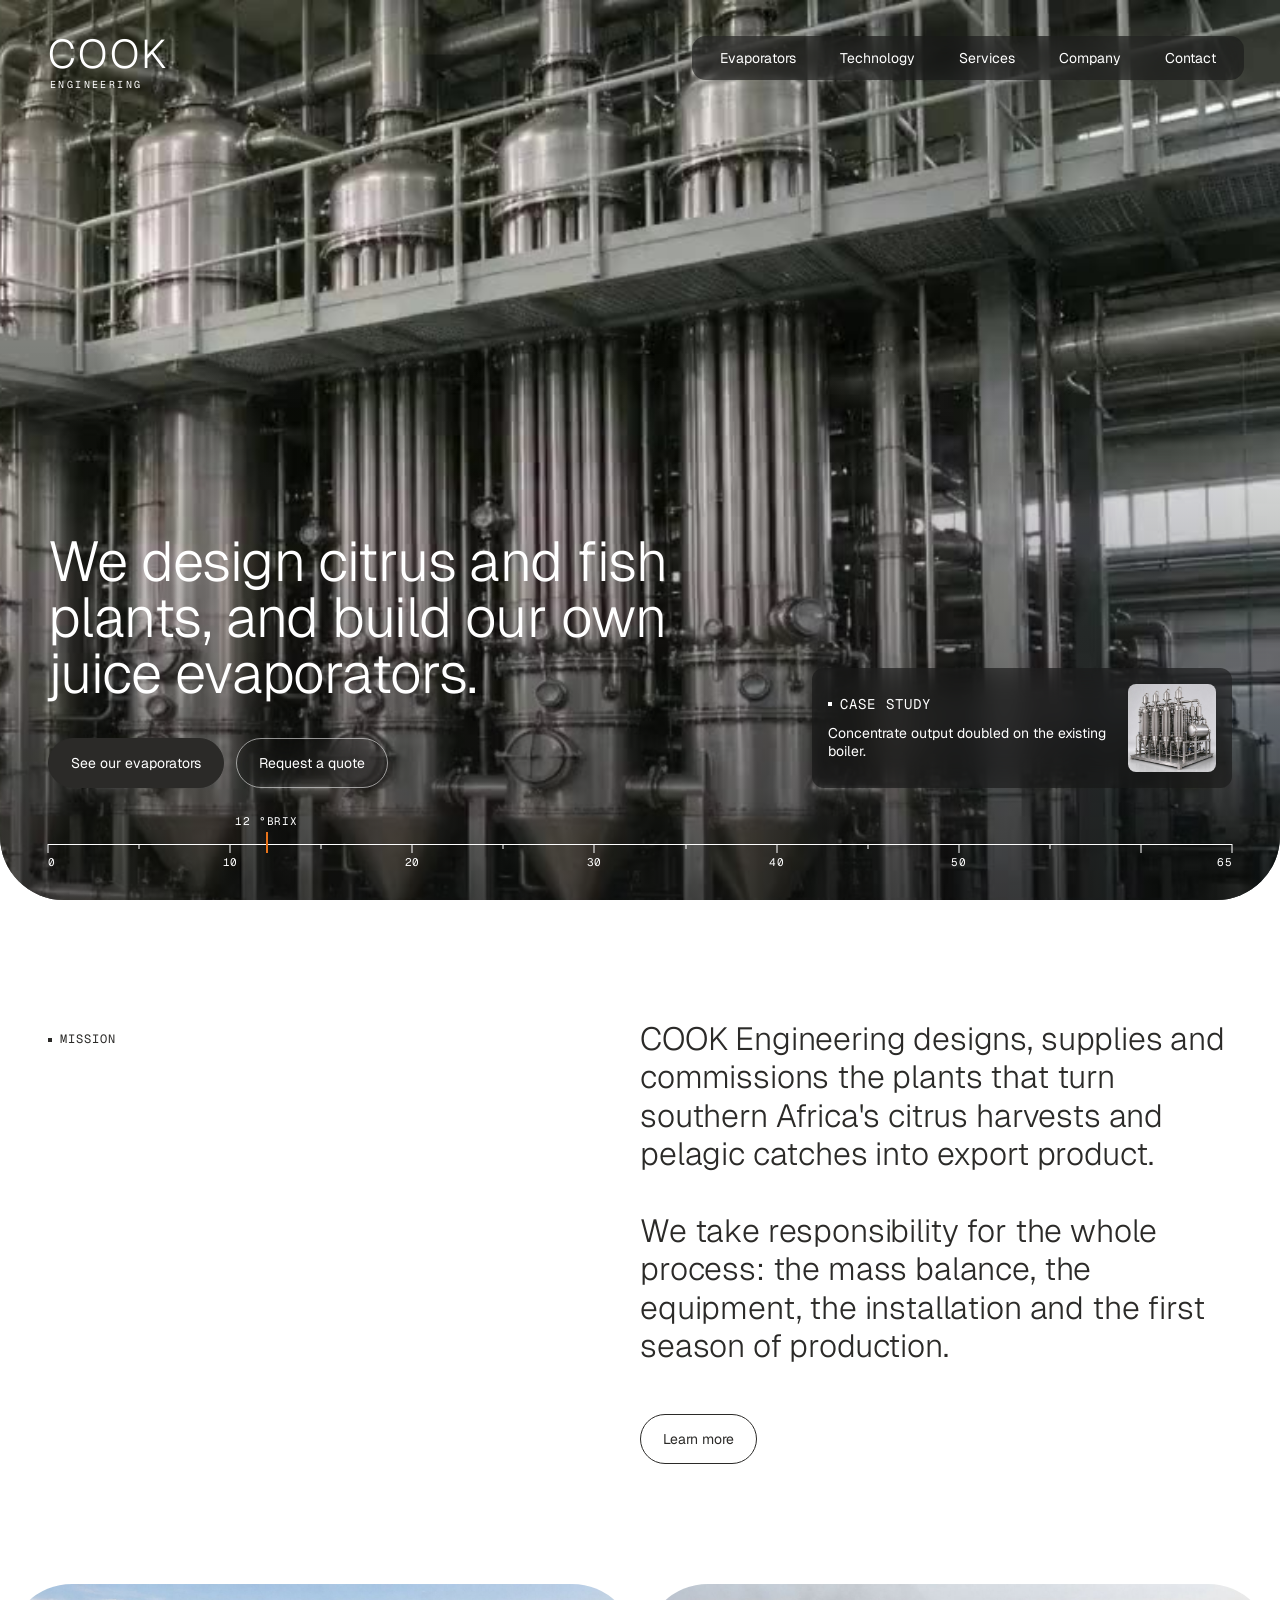
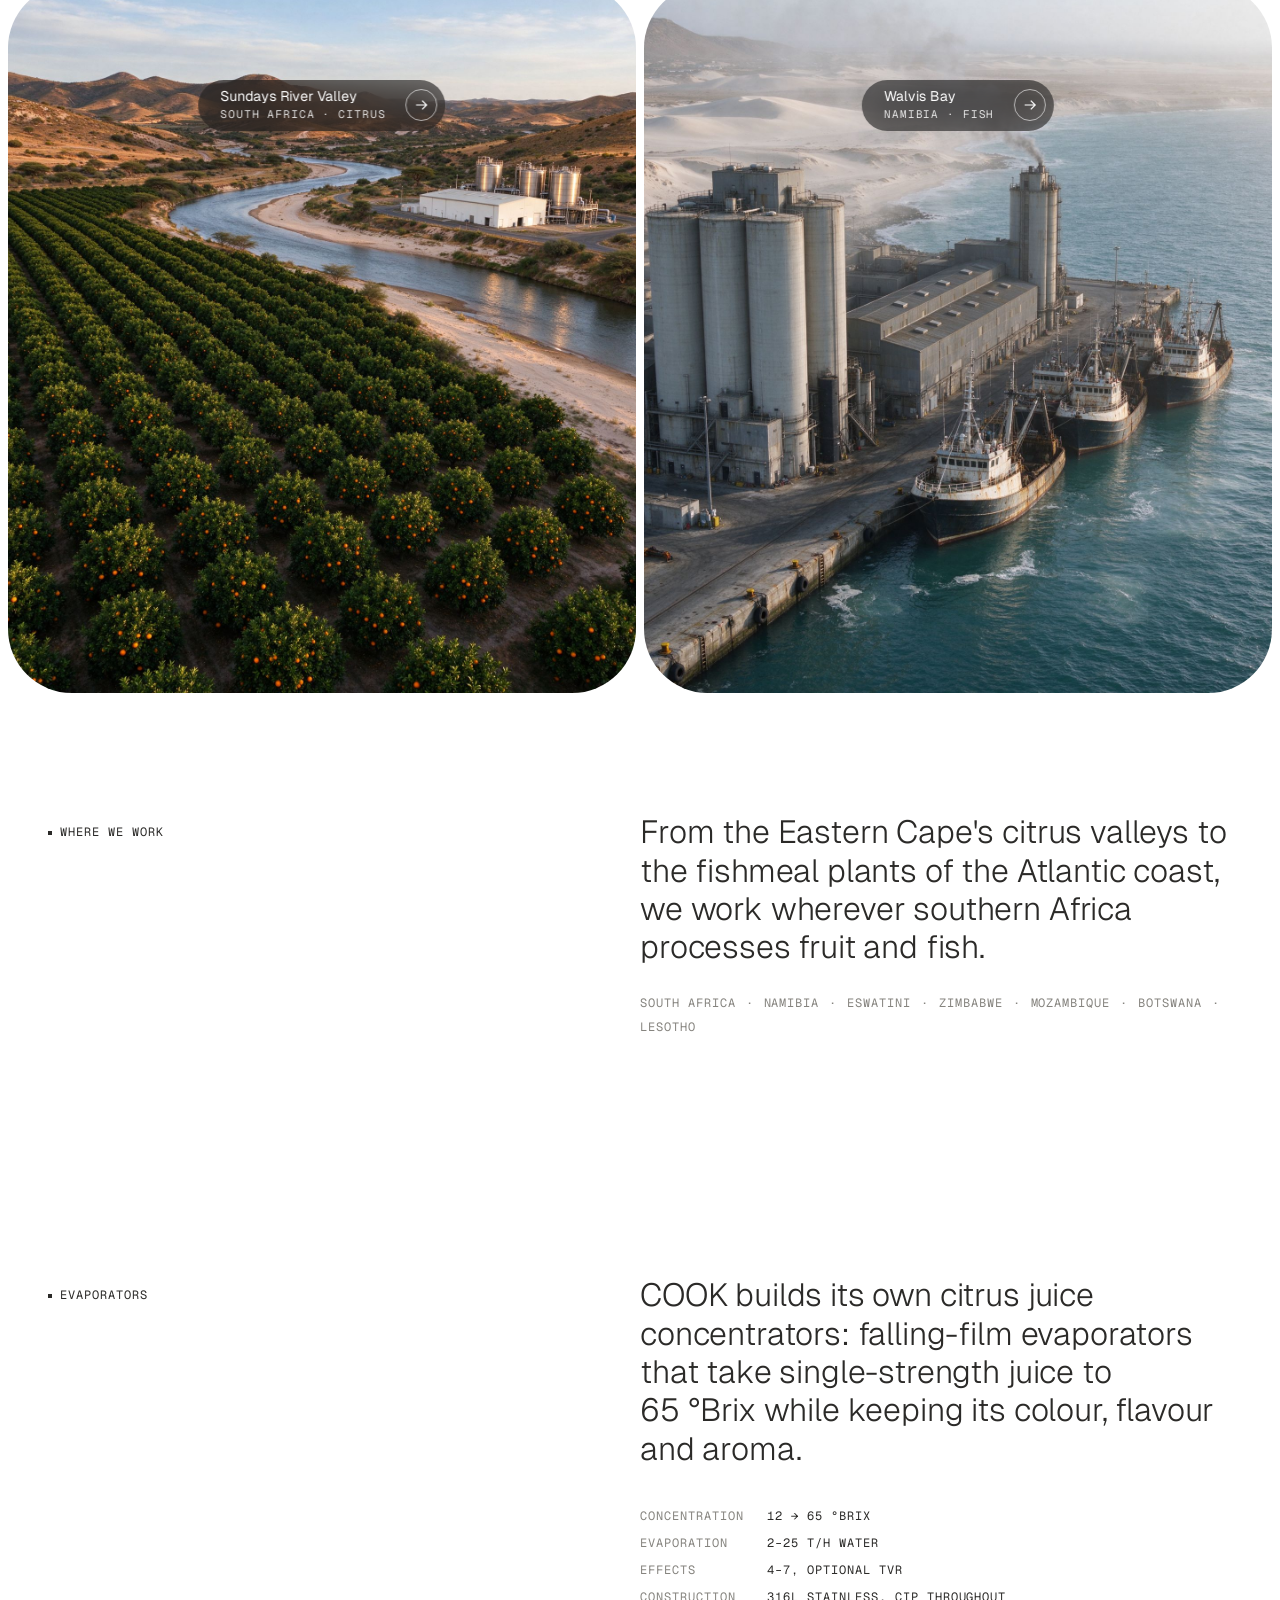
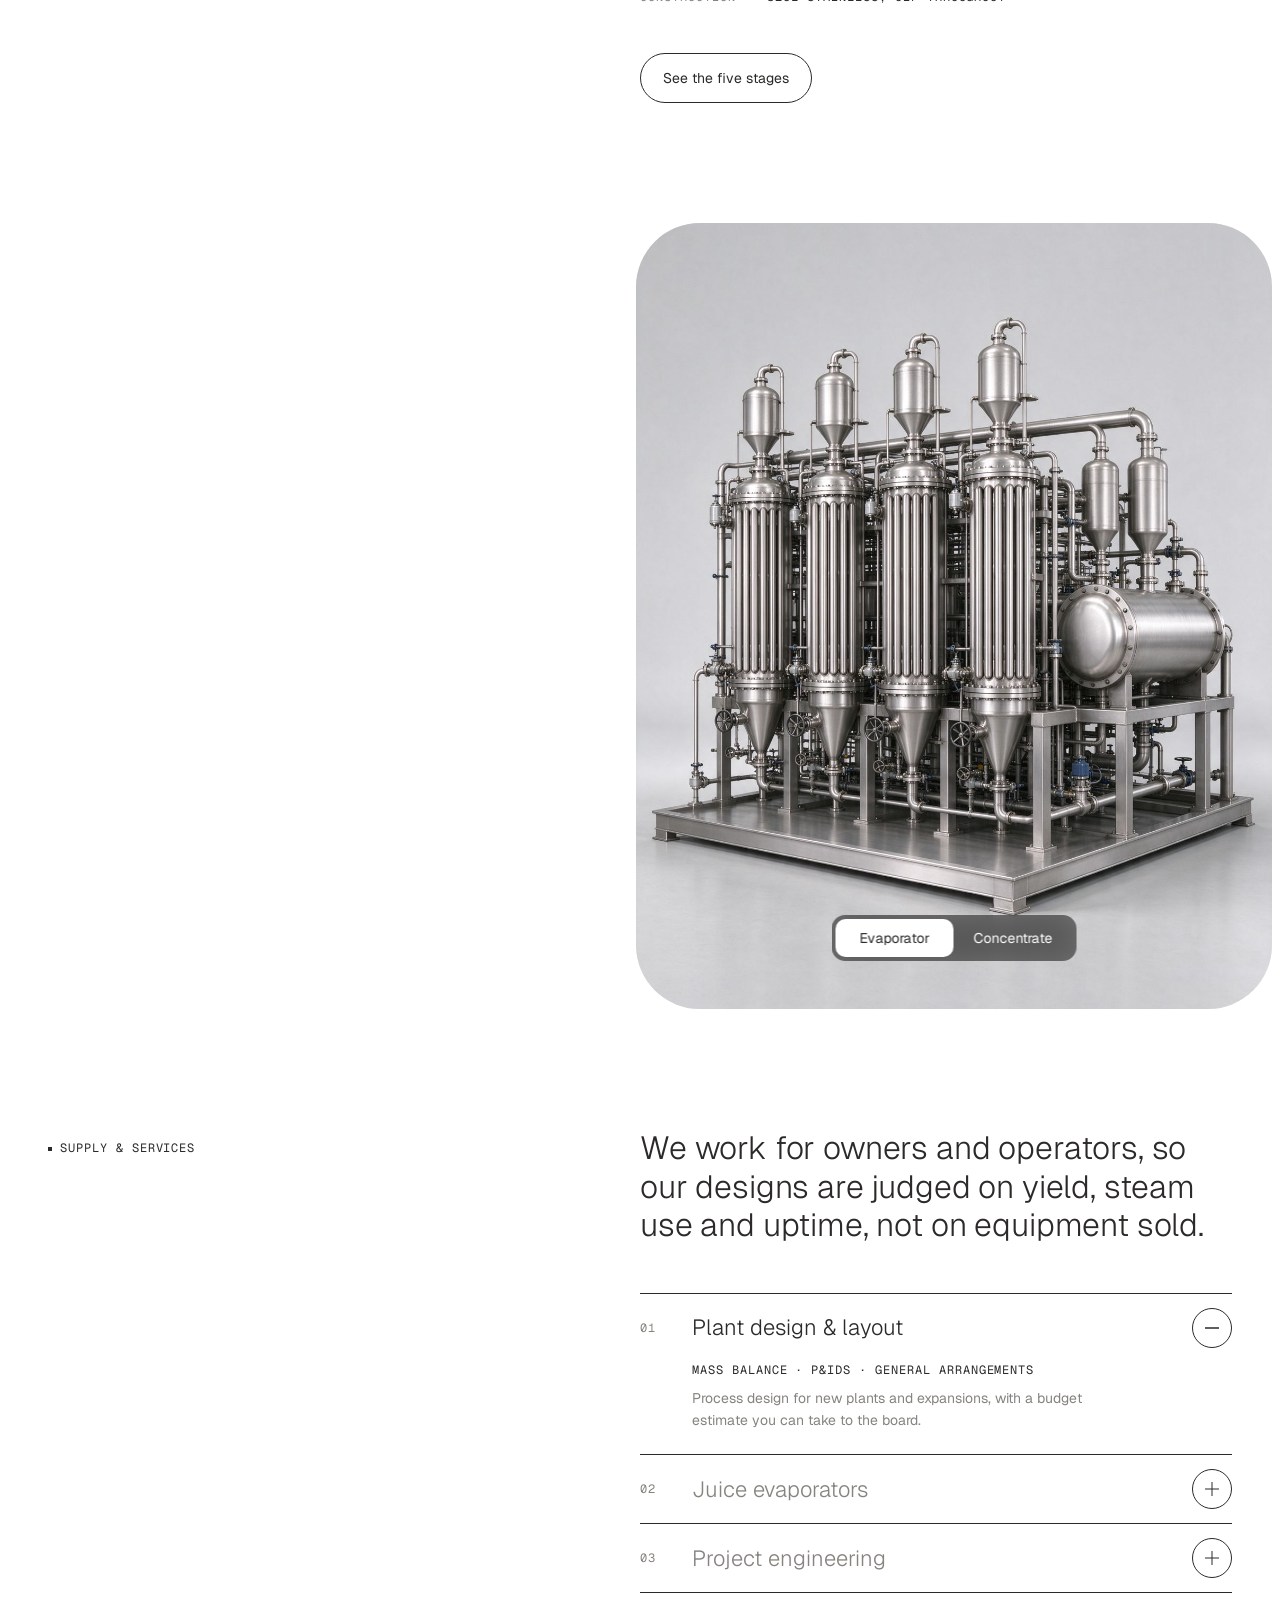
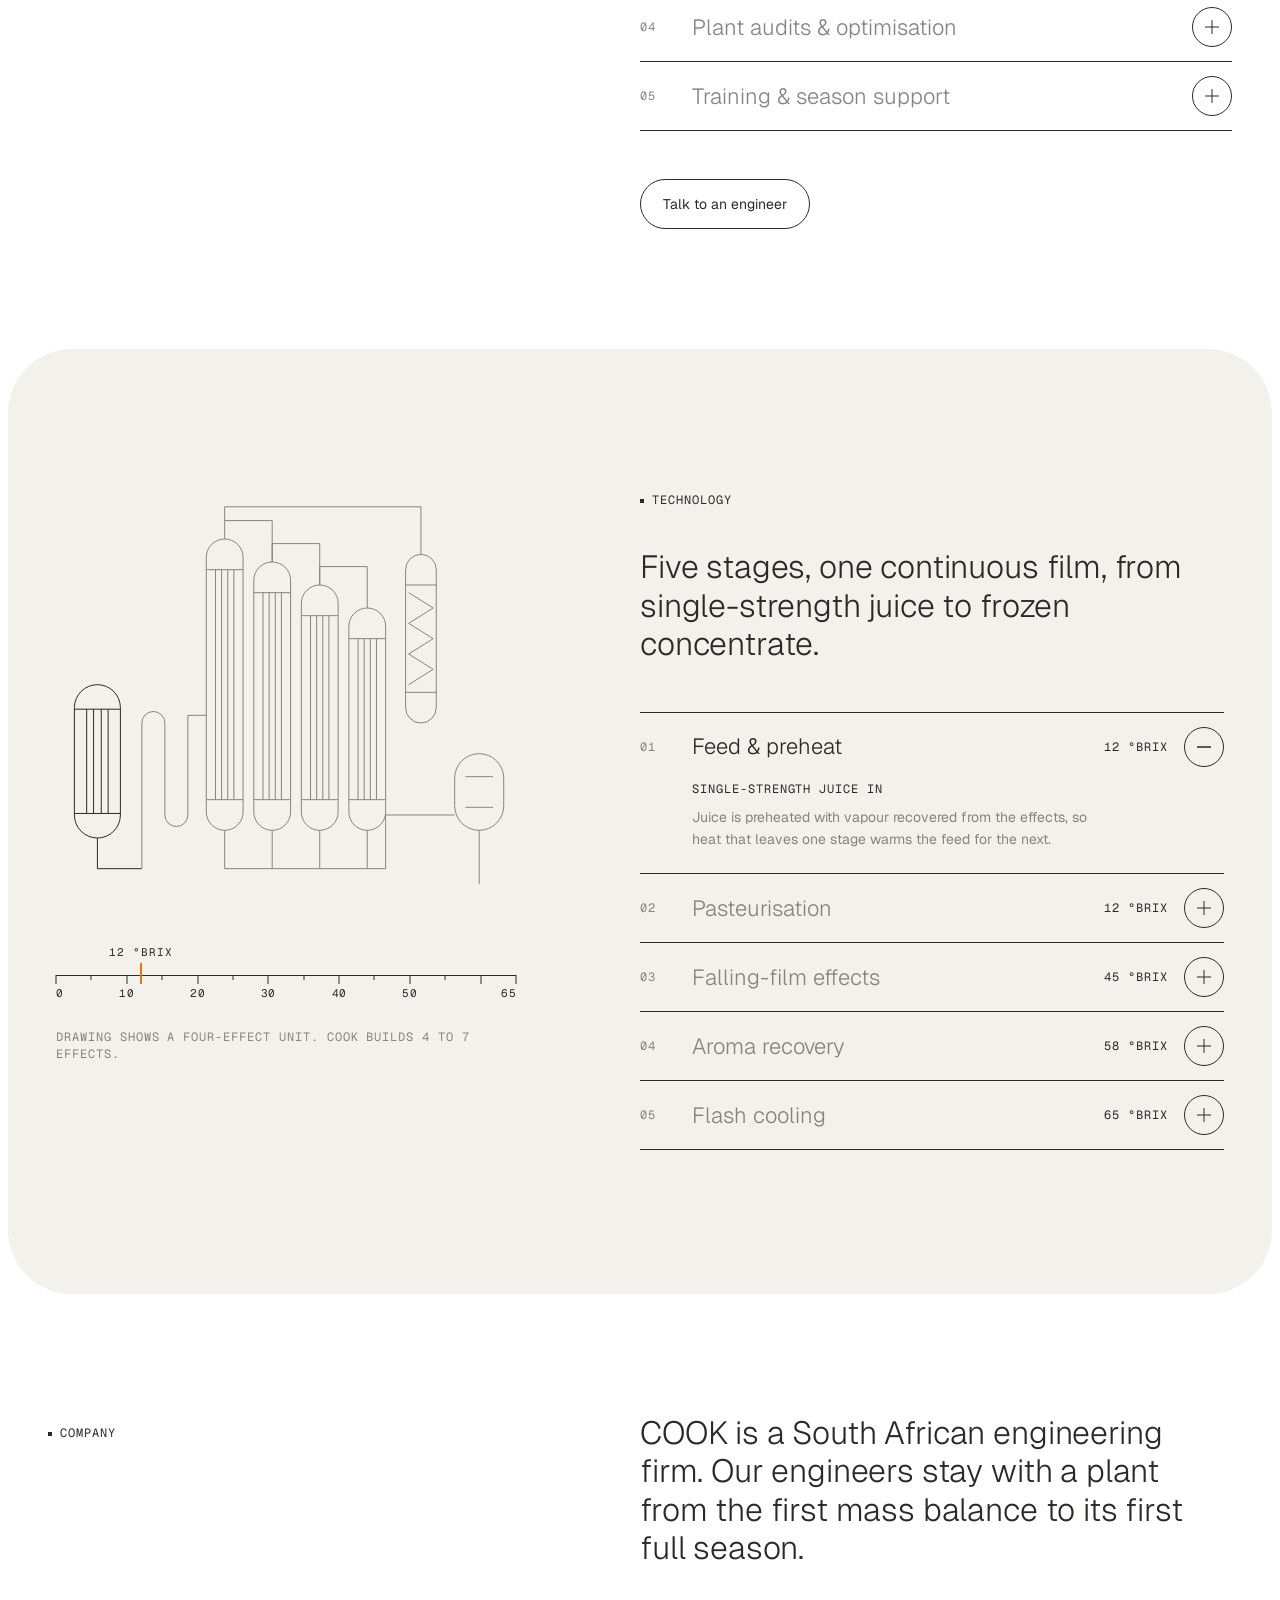
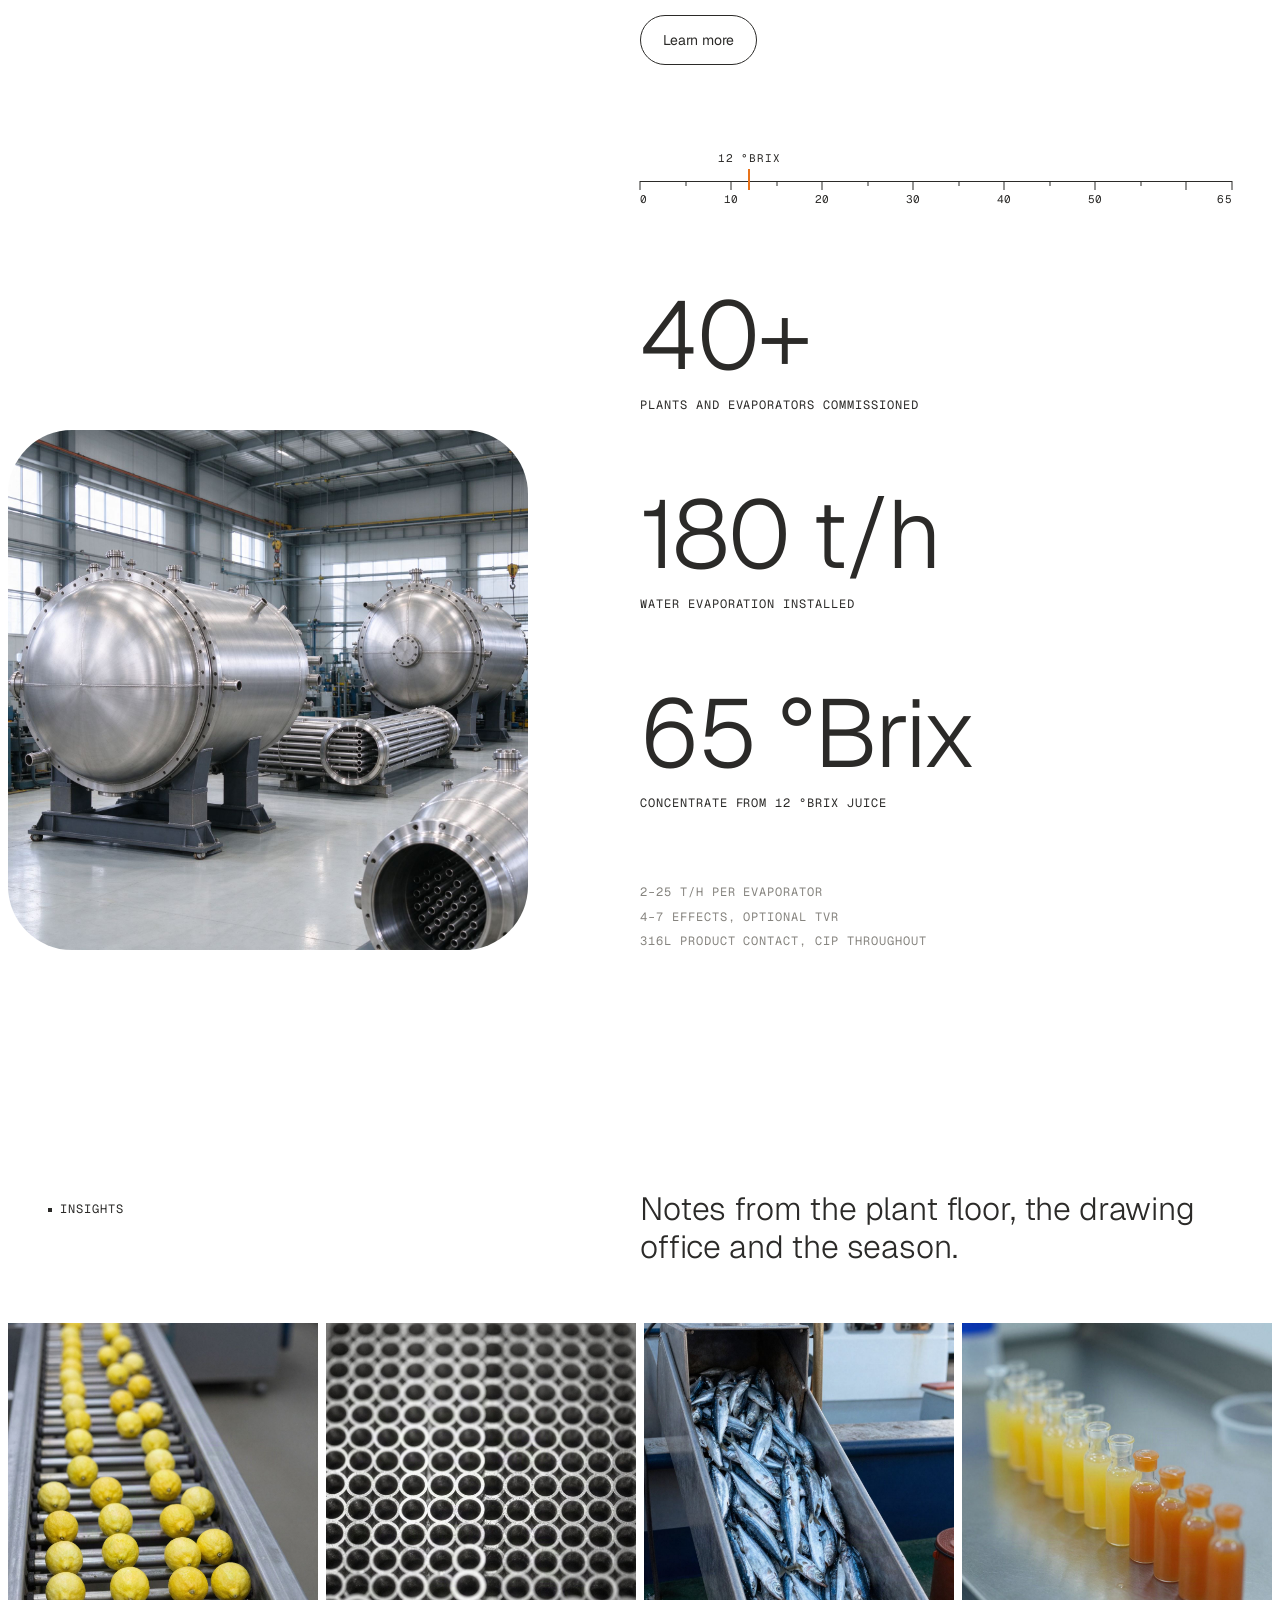
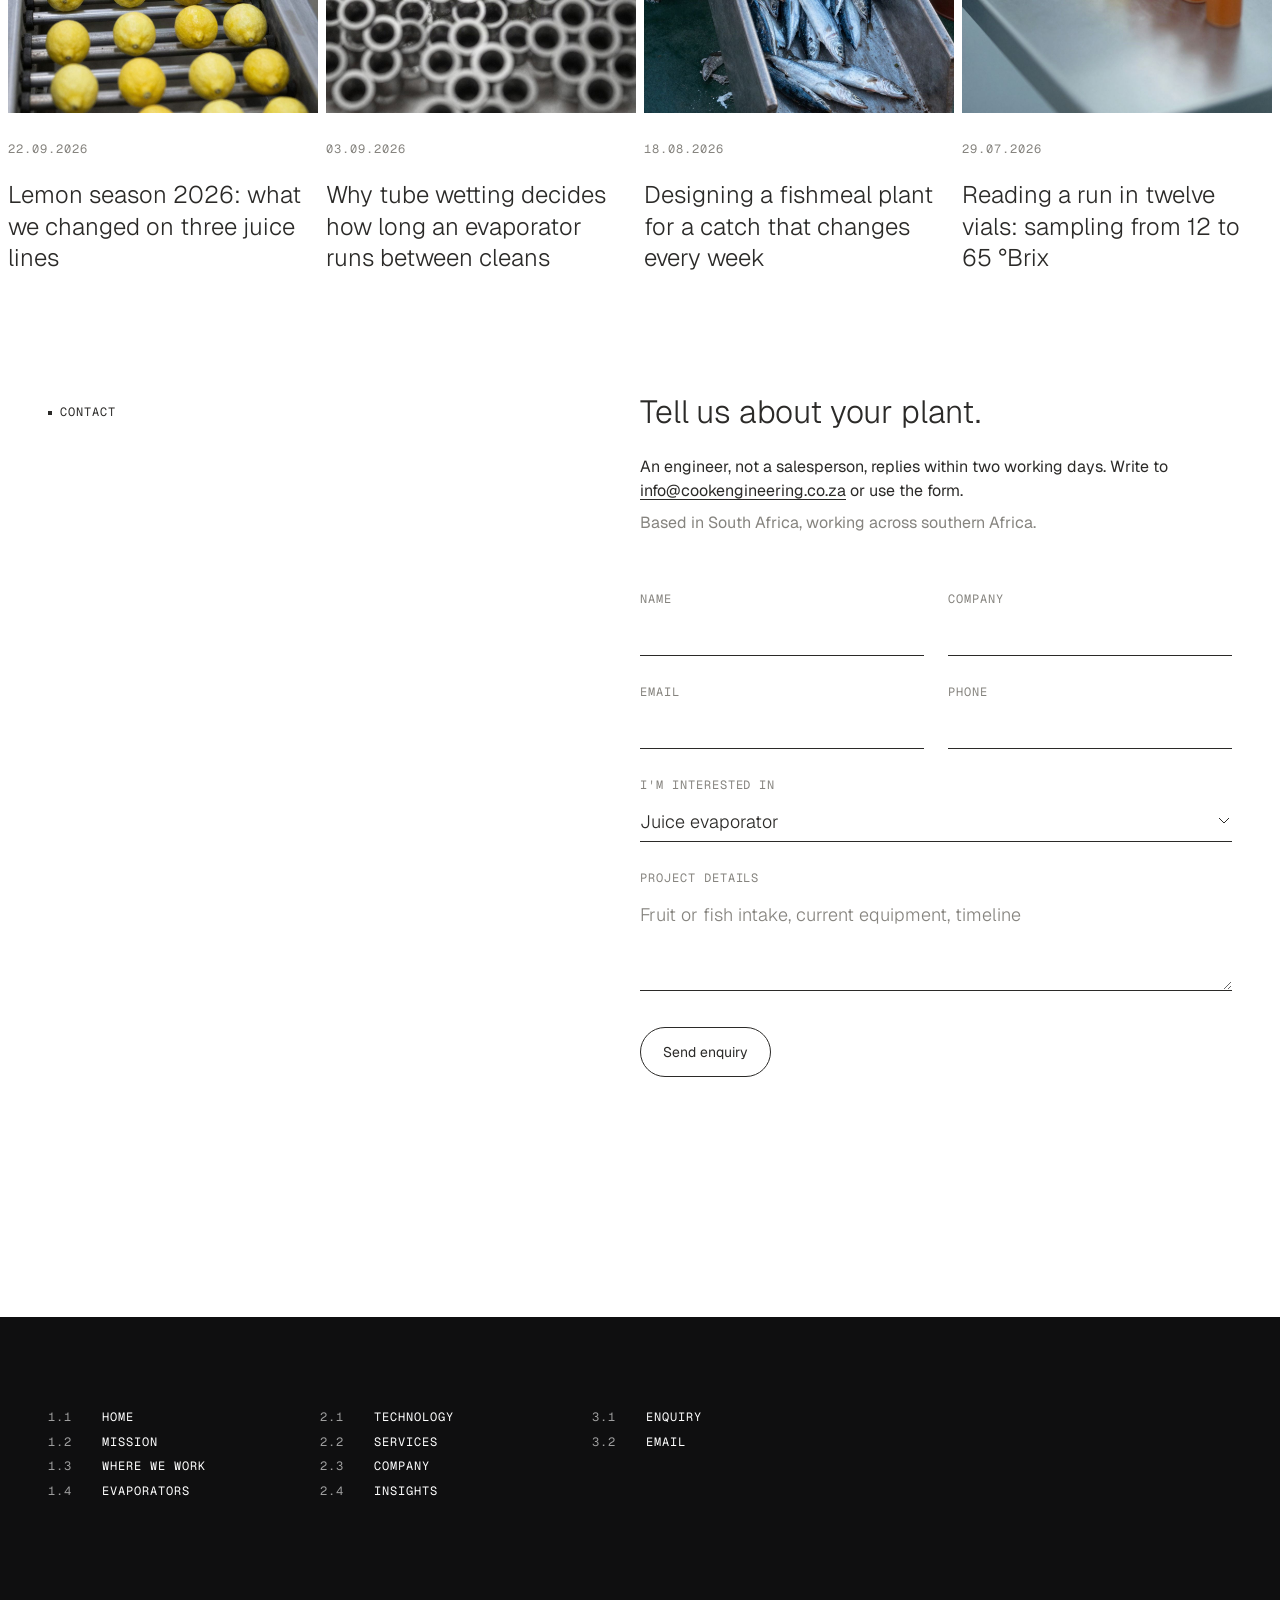
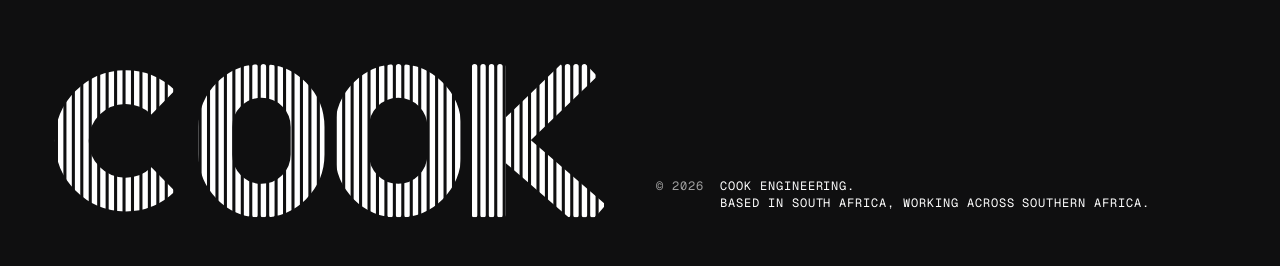
==== commit 30c73aaf: "Design loop round 2 build: fixes for all round 1 critic gaps Co-Authored-By: Claude Opus 5.5 <norepl" ====
--- a/sites/cook-engineering/index.html
+++ b/sites/cook-engineering/index.html
@@ -4,7 +4,7 @@
 <meta charset="utf-8">
 <meta name="viewport" content="width=device-width, initial-scale=1, viewport-fit=cover">
 <title>COOK Engineering</title>
-<meta name="description" content="COOK Engineering designs, supplies and commissions citrus and fish processing plants, and builds its own falling-film juice evaporators, across southern Africa.">
+<meta name="description" content="COOK Engineering designs citrus and fish processing plants across southern Africa and builds its own falling-film citrus juice evaporators.">
 <link rel="preconnect" href="https://fonts.googleapis.com">
 <link rel="preconnect" href="https://fonts.gstatic.com" crossorigin>
 <link rel="stylesheet" href="https://fonts.googleapis.com/css2?family=Geist:wght@300;400&family=Geist+Mono:wght@400&display=swap">
@@ -19,7 +19,6 @@
   --onyx:#0f0f10;
   --glass:rgba(24,24,24,.5);
   --peel:#e8731a;
-  --hair:rgba(43,42,40,.16);
   --sans:"Geist",ui-sans-serif,system-ui,-apple-system,"Segoe UI",sans-serif;
   --mono:"Geist Mono",ui-monospace,SFMono-Regular,Menlo,monospace;
   --gutter:48px;
@@ -41,218 +40,212 @@
 .sr{position:absolute;width:1px;height:1px;overflow:hidden;clip:rect(0 0 0 0);white-space:nowrap}
 .skip{position:absolute;left:16px;top:-60px;z-index:100;background:var(--steel);color:var(--ink);padding:10px 16px;border-radius:999px}
 .skip:focus{top:16px}
+.glass{background:var(--glass);-webkit-backdrop-filter:blur(16px) brightness(.72);backdrop-filter:blur(16px) brightness(.72)}
 
 /* ---------- Type roles ---------- */
 .label{display:flex;align-items:center;gap:8px;font:400 12px/1.3 var(--mono);letter-spacing:.08em;text-transform:uppercase}
-.label::before{content:"";width:4px;height:4px;background:currentColor;flex:none}
+.label::before{content:"";display:block;width:4px;height:4px;border-radius:0;background:currentColor;flex:none}
 .mono{font:400 12px/1.4 var(--mono);letter-spacing:.08em;text-transform:uppercase}
 .st{font-weight:300;font-size:32px;line-height:1.2;letter-spacing:-.005em}
-.st-s{font-weight:300;font-size:24px;line-height:1.25}
 .st + .st{margin-top:1.2em}
+.nb{white-space:nowrap}
 
 /* ---------- Buttons ---------- */
-.pill{display:inline-flex;align-items:center;justify-content:center;gap:10px;height:50px;padding:0 22px;border-radius:999px;border:1px solid var(--ink);font-size:14px;line-height:1;background:transparent;cursor:pointer;transition:background .2s,color .2s}
+.pill{display:inline-flex;align-items:center;justify-content:center;gap:10px;height:50px;padding:0 22px;border-radius:999px;border:1px solid var(--ink);font-size:14px;line-height:1;background:transparent;cursor:pointer;transition:background .2s,color .2s;white-space:nowrap}
 .pill:hover{background:var(--ink);color:var(--steel)}
-.pill-fill{background:var(--steel);color:var(--ink);border-color:var(--steel)}
-.pill-fill:hover{background:transparent;color:var(--steel)}
+.pill-ink{background:var(--ink);color:#fff;border-color:var(--ink)}
+.pill-ink:hover{background:#000;border-color:#000}
+.pill-glass{color:#fff;border-color:rgba(255,255,255,.55)}
+.pill-glass:hover{background:rgba(24,24,24,.7);color:#fff}
 
 /* ---------- Split grammar ---------- */
 .split{display:grid;grid-template-columns:1fr 1fr;padding:var(--pad) var(--gutter)}
 .split > .label{padding-top:12px;align-self:start}
 .split-body{max-width:640px}
-.split-body .pill{margin-top:48px}
+.split-body > .pill{margin-top:48px}
 
 /* ---------- Brix scale ---------- */
-.brix{position:relative;height:44px;--c:var(--ink)}
-.brix .rule{position:absolute;left:0;right:0;top:18px;height:1px;background:var(--c)}
-.brix .t{position:absolute;top:18px;width:1px;height:5px;background:var(--c);transform:translateX(-.5px)}
+.brix{position:relative;height:46px;--c:var(--ink)}
+.brix .rule{position:absolute;left:0;right:0;top:20px;height:1px;background:var(--c)}
+.brix .t{position:absolute;top:20px;width:1px;height:5px;background:var(--c);transform:translateX(-.5px)}
 .brix .t.maj{height:9px}
-.brix .n{position:absolute;top:30px;transform:translateX(-50%);font:400 10px/1 var(--mono);letter-spacing:.04em;color:var(--c);opacity:.75}
-.brix .mk{position:absolute;top:6px;width:2px;height:21px;background:var(--peel);transform:translateX(-1px);transition:left .7s cubic-bezier(.3,.7,.2,1)}
-.brix .v{position:absolute;top:-12px;transform:translateX(-50%);font:400 11px/1 var(--mono);letter-spacing:.06em;color:var(--c);white-space:nowrap;transition:left .7s cubic-bezier(.3,.7,.2,1)}
+.brix .n{position:absolute;top:33px;transform:translateX(-50%);font:400 11px/1 var(--mono);letter-spacing:.04em;text-transform:uppercase;color:var(--c)}
+.brix .n.first{transform:none}
+.brix .n.last{transform:translateX(-100%)}
+.brix .mk{position:absolute;top:8px;width:2px;height:21px;background:var(--peel);transform:translateX(-1px);transition:left .7s cubic-bezier(.3,.7,.2,1)}
+.brix .v{position:absolute;top:-8px;transform:translateX(-50%);font:400 11px/1 var(--mono);letter-spacing:.08em;text-transform:uppercase;color:var(--c);white-space:nowrap;transition:left .7s cubic-bezier(.3,.7,.2,1)}
 .brix.live .mk,.brix.live .v{transition:none}
-.brix-head{display:flex;justify-content:space-between;align-items:baseline;margin-bottom:22px}
 
 /* ---------- Header / nav ---------- */
 .logo{position:absolute;top:34px;left:var(--gutter);z-index:20;color:#fff;display:flex;flex-direction:column;gap:6px}
 .logo .wm{font:300 40px/1 var(--sans);letter-spacing:.06em}
-.logo .sub{font:400 10px/1 var(--mono);letter-spacing:.24em;text-transform:uppercase;opacity:.85;padding-left:2px}
-.nav{position:fixed;top:36px;right:36px;z-index:50;display:flex;align-items:center;gap:0;height:44px;padding:0 6px;border-radius:14px;background:var(--glass);-webkit-backdrop-filter:blur(14px);backdrop-filter:blur(14px);color:#fff}
-.nav .mini{display:flex;align-items:center;width:0;overflow:hidden;opacity:0;font:300 20px/1 var(--sans);letter-spacing:.06em;transition:width .35s,opacity .35s,padding .35s;white-space:nowrap}
-.nav.scrolled .mini{width:92px;opacity:1;padding-left:12px}
+.logo .sub{font:400 10px/1 var(--mono);letter-spacing:.24em;text-transform:uppercase;padding-left:2px}
+.nav{position:fixed;top:36px;right:36px;z-index:50;display:flex;align-items:center;height:44px;padding:0 6px;border-radius:14px;color:#fff}
 .nav ul{display:flex}
 .nav ul a{display:block;padding:14px 22px;font-size:14px;line-height:16px;border-radius:10px}
-.nav ul a:hover{background:rgba(255,255,255,.1)}
-.nav .menu{display:none;background:none;border:0;cursor:pointer;height:44px;padding:0 16px;font-size:14px}
+.nav ul a:hover{background:rgba(255,255,255,.12)}
+.nav .menu{display:none;background:none;border:0;cursor:pointer;height:44px;padding:0 18px;font-size:14px;color:#fff}
 
 /* ---------- 1 Hero ---------- */
-.hero{position:relative;height:100vh;height:100svh;min-height:640px;border-radius:0 0 var(--r) var(--r);overflow:hidden;background:#3a3936;color:#fff;isolation:isolate}
-.hero video,.hero .poster{position:absolute;inset:0;width:100%;height:100%;object-fit:cover;z-index:-2}
-.hero::after{content:"";position:absolute;inset:0;background:rgba(15,15,16,.34);z-index:-1}
-.hero-in{position:absolute;left:var(--gutter);right:var(--gutter);bottom:56px;display:grid;grid-template-columns:1fr auto;align-items:end;gap:48px}
-.hero h1{font-size:56px;line-height:1;letter-spacing:-.01em;max-width:12.5em}
-.hero .acts{display:flex;align-items:center;gap:24px;margin-top:36px}
-.hero .brix{--c:#fff;width:min(460px,100%);margin-top:52px}
-.hero .brix-cap{margin-top:6px;opacity:.8}
-.case{display:grid;grid-template-columns:1fr 104px;gap:20px;align-items:center;width:400px;padding:16px 16px 16px 20px;border-radius:24px;background:var(--glass);-webkit-backdrop-filter:blur(14px);backdrop-filter:blur(14px);color:#fff}
-.case .label{margin-bottom:12px}
+.hero{position:relative;height:100vh;height:100svh;min-height:680px;border-radius:0 0 var(--r) var(--r);overflow:hidden;background:#55565a;color:#fff;isolation:isolate}
+.hero .media{position:absolute;inset:0;z-index:-2;overflow:hidden}
+/* Scale from the top-right so the foreground fruit bowl (bottom-left of the footage) leaves the frame */
+.hero video{position:absolute;inset:0;width:100%;height:100%;object-fit:cover;object-position:right top;transform:scale(1.36);transform-origin:right top}
+.hero .scrim{position:absolute;inset:auto 0 0 0;height:62%;z-index:-1;background:linear-gradient(to top,rgba(15,15,16,.62),rgba(15,15,16,.28) 55%,rgba(15,15,16,0))}
+.hero-in{position:absolute;left:var(--gutter);right:var(--gutter);bottom:112px;display:grid;grid-template-columns:1fr auto;align-items:end;gap:48px}
+.hero h1{font-size:56px;line-height:1;letter-spacing:-.01em;max-width:13em}
+.hero .acts{display:flex;flex-wrap:wrap;align-items:center;gap:12px;margin-top:36px}
+.hero .brix{--c:#fff;position:absolute;left:var(--gutter);right:var(--gutter);bottom:30px}
+.case{display:grid;grid-template-columns:1fr 88px;gap:20px;align-items:center;width:420px;padding:16px;border-radius:12px;color:#fff}
+.case .label{margin-bottom:10px}
 .case p{font-size:14px;line-height:1.35}
-.case img{width:104px;height:104px;object-fit:cover;border-radius:16px}
-.case:hover{background:rgba(24,24,24,.62)}
+.case img{width:88px;height:88px;object-fit:cover;border-radius:8px}
 
 /* ---------- 2 Mission / tiles / product / services ---------- */
 .tiles{display:grid;grid-template-columns:1fr 1fr;gap:8px;padding:0 var(--edge)}
 .tile{position:relative;aspect-ratio:708/800;border-radius:var(--r);overflow:hidden;background:var(--pulp)}
 .tile img{width:100%;height:100%;object-fit:cover}
-.loc{position:absolute;top:110px;left:50%;transform:translateX(-50%);display:flex;align-items:center;gap:20px;height:56px;padding:0 6px 0 22px;border-radius:999px;background:var(--glass);-webkit-backdrop-filter:blur(14px);backdrop-filter:blur(14px);color:#fff;font-size:14px;white-space:nowrap}
-.loc .arr{display:grid;place-items:center;width:44px;height:44px;border-radius:50%;background:rgba(255,255,255,.18);transition:background .2s}
-.loc:hover .arr{background:rgba(255,255,255,.32)}
-.loc .arr svg{width:16px;height:16px}
-
-.product{display:grid;grid-template-columns:1fr 1fr;padding:8px var(--edge) 0 0}
-.product-copy{padding:100px var(--gutter) 0;max-width:calc(560px + var(--gutter)*2)}
-.product-copy .st{margin-top:56px}
-.product-copy .facts{margin-top:40px;display:grid;gap:10px;color:var(--muted)}
-.product-copy .pill{margin-top:44px}
-.panel{position:relative;aspect-ratio:712/880;border-radius:var(--r);overflow:hidden;background:var(--pulp)}
-.panel figure{position:absolute;inset:0}
+.loc{position:absolute;top:96px;left:50%;transform:translateX(-50%);display:flex;align-items:center;gap:20px;padding:8px 8px 8px 22px;border-radius:999px;color:#fff;white-space:nowrap}
+.loc .tx{display:grid;gap:3px}
+.loc .tx b{font-weight:400;font-size:14px;line-height:1.2}
+.loc .tx .mono{font-size:11px;opacity:.85}
+.loc .arr{display:grid;place-items:center;width:32px;height:32px;border-radius:50%;border:1px solid rgba(255,255,255,.6);flex:none;transition:background .2s}
+.loc:hover .arr{background:rgba(255,255,255,.2)}
+.loc .arr svg{width:14px;height:14px}
+.countries{margin-top:28px;display:flex;flex-wrap:wrap;gap:8px 0;color:var(--muted)}
+.countries li:not(:last-child)::after{content:"·";padding:0 10px}
+
+.facts{margin-top:40px;display:grid;grid-template-columns:auto 1fr;gap:10px 24px}
+.facts dt{color:var(--muted)}
+.product-row{display:grid;grid-template-columns:1fr 1fr;padding:0 var(--edge) 0 0}
+.panel{grid-column:2;position:relative;aspect-ratio:712/880;border-radius:var(--r);overflow:hidden;background:var(--pulp)}
 .panel img{position:absolute;inset:0;width:100%;height:100%;object-fit:cover;transition:opacity .45s}
 .panel img[hidden]{display:block;opacity:0;visibility:hidden}
-.seg{position:absolute;left:50%;bottom:48px;transform:translateX(-50%);display:flex;padding:4px;border-radius:14px;background:var(--glass);-webkit-backdrop-filter:blur(14px);backdrop-filter:blur(14px)}
-.seg button{height:38px;padding:0 20px;min-width:110px;border:0;border-radius:10px;background:transparent;color:#fff;font-size:14px;cursor:pointer;transition:background .2s,color .2s}
+.seg{position:absolute;left:50%;bottom:48px;transform:translateX(-50%);display:flex;padding:4px;border-radius:14px}
+.seg button{height:38px;padding:0 20px;min-width:118px;border:0;border-radius:10px;background:transparent;color:#fff;font-size:14px;cursor:pointer;transition:background .2s,color .2s}
 .seg button[aria-pressed="true"]{background:var(--steel);color:var(--ink)}
 .seg button:focus-visible{outline-color:#fff}
 
-.svc{margin-top:56px;border-top:1px solid var(--hair)}
-.svc li{display:grid;grid-template-columns:48px 1fr;gap:0 16px;padding:20px 0;border-bottom:1px solid var(--hair)}
-.svc .mono{color:var(--muted);padding-top:7px}
-.svc h3{font-size:24px;line-height:1.25}
-.svc p{grid-column:2;margin-top:6px;color:var(--muted);max-width:52ch}
-
-/* ---------- 3 Technology band ---------- */
-.band{margin:0 var(--edge);border-radius:var(--r);background:var(--pulp);padding:var(--pad) var(--gutter) 72px}
-.band-grid{display:grid;grid-template-columns:1fr 1fr;align-items:start}
-.drawing{padding-right:80px}
-.drawing svg{width:100%;height:auto;max-width:600px}
-.drawing svg .ln{fill:none;stroke:var(--ink);stroke-width:1;vector-effect:non-scaling-stroke}
-.drawing svg .stg{opacity:.3;transition:opacity .45s}
-.drawing svg .stg.on{opacity:1}
-.drawing svg .film{fill:none;stroke:var(--ink);stroke-width:1.6;stroke-dasharray:3 12;vector-effect:non-scaling-stroke;animation:fall 1.6s linear infinite}
-.drawing svg text{font:400 10px var(--mono);letter-spacing:.06em;fill:var(--ink)}
-.drawing svg text.mu{fill:var(--muted)}
-@keyframes fall{to{stroke-dashoffset:-15}}
-.drawing .brix{margin-top:56px;max-width:600px}
-.acc-col{max-width:560px}
-.acc-col .st{margin-top:40px}
-.acc{margin-top:48px}
-.acc li + li{margin-top:4px}
+/* ---------- Accordion (services + technology) ---------- */
+.acc{margin-top:48px;border-top:1px solid var(--ink)}
+.acc > li{border-bottom:1px solid var(--ink)}
 .acc h3{font:inherit}
-.acc button.row{display:flex;width:100%;align-items:center;justify-content:space-between;gap:16px;padding:10px 0;border:0;background:none;text-align:left;cursor:pointer;font-weight:300;font-size:22px;line-height:1.2;color:var(--ink)}
-.acc button.row .t{opacity:.6;transition:opacity .2s}
-.acc button.row[aria-expanded="true"] .t,.acc button.row:hover .t{opacity:1}
-.acc .num{font:400 12px var(--mono);letter-spacing:.08em;color:var(--muted);margin-right:16px}
-.pm{position:relative;flex:none;width:40px;height:40px;border-radius:50%;background:var(--steel)}
+.acc button.row{display:flex;width:100%;align-items:center;gap:16px;padding:14px 0;border:0;background:none;text-align:left;cursor:pointer;font-weight:300;font-size:22px;line-height:1.2;color:var(--muted)}
+.acc button.row[aria-expanded="true"],.acc button.row:hover{color:var(--ink)}
+.acc .num{flex:none;width:36px;font:400 12px var(--mono);letter-spacing:.08em;color:var(--muted)}
+.acc .t{flex:1}
+.acc .meta{flex:none;font:400 12px var(--mono);letter-spacing:.08em;text-transform:uppercase;color:var(--ink)}
+.pm{position:relative;flex:none;width:40px;height:40px;border-radius:50%;border:1px solid var(--ink)}
 .pm::before,.pm::after{content:"";position:absolute;left:50%;top:50%;width:14px;height:1px;background:var(--ink);transform:translate(-50%,-50%)}
 .pm::after{transform:translate(-50%,-50%) rotate(90deg);transition:transform .25s}
 [aria-expanded="true"] .pm::after{transform:translate(-50%,-50%) rotate(0)}
-.acc .body{padding:4px 56px 22px 0}
+.acc .body{padding:0 56px 22px 52px}
 .acc .body .mono{color:var(--ink)}
-.acc .body p:last-child{margin-top:12px;color:var(--muted);font-size:14px;line-height:1.55}
-.specs{display:grid;grid-template-columns:repeat(4,1fr);gap:24px;margin-top:96px;padding-top:28px;border-top:1px solid var(--hair)}
-.specs dt{font-weight:300;font-size:32px;line-height:1.1}
-.specs dd{margin-top:10px;color:var(--muted)}
+.acc .body p + p{margin-top:10px;color:var(--muted);font-size:14px;line-height:1.55;max-width:46ch}
+
+/* ---------- 3 Technology band ---------- */
+.band{margin:0 var(--edge);border-radius:var(--r);background:var(--pulp);padding:144px var(--gutter)}
+.band-grid{display:grid;grid-template-columns:1fr 1fr;align-items:start}
+.drawing{max-width:460px}
+.drawing svg{width:100%;height:auto}
+.drawing svg .ln{fill:none;stroke:var(--muted);stroke-width:1;vector-effect:non-scaling-stroke;transition:stroke .45s}
+.drawing svg .stg.on .ln{stroke:var(--ink)}
+.drawing svg .film{fill:none;stroke:var(--ink);stroke-width:1.5;stroke-dasharray:3 12;vector-effect:non-scaling-stroke;animation:fall 1.6s linear infinite;opacity:0;transition:opacity .45s}
+.drawing svg .stg.on .film{opacity:1}
+@keyframes fall{to{stroke-dashoffset:-15}}
+.drawing .brix{margin-top:64px}
+.drawing .note{margin-top:28px;color:var(--muted)}
+.acc-col{max-width:600px}
+.acc-col .st{margin-top:40px}
 
 /* ---------- 4 Company / stats / insights / contact / footer ---------- */
 .company{padding-bottom:0}
-.stats-wrap{display:grid;grid-template-columns:1fr 1fr;padding:96px var(--gutter) var(--pad)}
-.shop{width:min(360px,100%);aspect-ratio:1;border-radius:var(--r);overflow:hidden;align-self:end;background:var(--pulp)}
+.stats-wrap{display:grid;grid-template-columns:1fr 1fr;padding:96px 0 var(--pad)}
+.shop{margin-left:var(--edge);width:min(520px,calc(100% - 48px));aspect-ratio:1;border-radius:var(--r);overflow:hidden;align-self:end;background:var(--pulp)}
 .shop img{width:100%;height:100%;object-fit:cover}
-.stats .brix{max-width:560px;margin-bottom:72px}
+.stats{padding-right:var(--gutter)}
+.stats .brix{max-width:600px;margin-bottom:80px}
 .stat + .stat{margin-top:72px}
-.stat b{display:block;font-weight:300;font-size:96px;line-height:1;letter-spacing:-.02em}
+.stat b{display:block;font-weight:300;font-size:96px;line-height:1;letter-spacing:-.02em;white-space:nowrap}
 .stat .mono{display:block;margin-top:14px}
+.stats .spec{margin-top:72px;display:grid;gap:8px;color:var(--muted)}
 
 .news-head{padding-bottom:56px}
 .news{display:grid;grid-template-columns:repeat(4,1fr);gap:8px;padding:0 var(--edge)}
-.news img{width:100%;aspect-ratio:350/440;object-fit:cover;background:var(--pulp)}
+.news img{width:100%;height:auto;aspect-ratio:350/440;object-fit:cover;background:var(--pulp)}
 .news time{display:block;margin-top:28px;color:var(--muted)}
 .news h3{margin-top:22px;font-size:24px;line-height:1.3;max-width:15em;padding-right:16px}
 
-.contact .lead{margin-top:20px;color:var(--muted);font-size:16px;max-width:48ch}
-.contact dl{display:grid;grid-template-columns:auto 1fr;gap:10px 24px;margin-top:40px}
-.contact dt{color:var(--muted)}
+.contact .lead{margin-top:24px;font-size:16px;line-height:1.5;max-width:48ch}
+.contact .lead a{text-decoration:underline;text-underline-offset:3px}
+.contact .where{margin-top:8px;color:var(--muted);font-size:16px}
 form{display:grid;grid-template-columns:1fr 1fr;gap:28px 24px;margin-top:56px}
 .field{display:grid;gap:8px}
 .field.full{grid-column:1/-1}
 .field label{color:var(--muted)}
 .field input,.field select,.field textarea{width:100%;font:300 18px/1.3 var(--sans);color:var(--ink);background:transparent;border:0;border-bottom:1px solid var(--ink);border-radius:0;padding:8px 0;appearance:none;-webkit-appearance:none}
+.field textarea::placeholder{color:var(--muted)}
 .field select{background-image:url("data:image/svg+xml,%3Csvg xmlns='http://www.w3.org/2000/svg' width='12' height='8'%3E%3Cpath d='M1 1l5 5 5-5' fill='none' stroke='%232b2a28'/%3E%3C/svg%3E");background-repeat:no-repeat;background-position:right 2px center;padding-right:24px}
 .field textarea{min-height:96px;resize:vertical}
 .field input:focus-visible,.field select:focus-visible,.field textarea:focus-visible{outline:none;border-bottom-width:2px;padding-bottom:7px}
 .form-foot{grid-column:1/-1;display:flex;align-items:center;gap:20px;flex-wrap:wrap;margin-top:8px}
-.form-foot .pill{margin-top:0}
 #f-status{color:var(--muted)}
 
 footer{background:var(--onyx);color:#fff;margin-top:var(--pad);padding:88px var(--gutter) 48px}
 .index{display:grid;grid-template-columns:repeat(4,minmax(0,240px));gap:32px}
 .index li{display:grid;grid-template-columns:54px 1fr;padding:4px 0}
-.index li span{color:rgba(255,255,255,.5)}
+.index li span{color:rgba(255,255,255,.6)}
 .index a:hover{text-decoration:underline;text-underline-offset:3px}
 .foot-base{display:grid;grid-template-columns:1fr 1fr;align-items:end;gap:32px;margin-top:160px}
 .mark{width:100%;max-width:680px;height:auto;color:#fff}
-.legal{display:grid;grid-template-columns:54px 1fr;gap:4px 0;align-self:end;padding-bottom:6px}
-.legal span{color:rgba(255,255,255,.5)}
-.legal span:first-child{white-space:nowrap}
-
-/* ---------- Phone ---------- */
+.legal{display:grid;grid-template-columns:64px 1fr;gap:4px 0;align-self:end;padding-bottom:6px}
+.legal span:first-child{color:rgba(255,255,255,.6);white-space:nowrap}
+
+/* ---------- Narrower ---------- */
 @media (max-width:1100px){
   :root{--pad:96px}
   .nav ul a{padding:14px 14px}
-  .case{width:340px}
-  .drawing{padding-right:40px}
+  .case{width:360px}
+  .hero h1{font-size:48px}
   .stat b{font-size:80px}
 }
 @media (max-width:860px){
   :root{--gutter:16px;--pad:72px;--r:40px}
   .logo{top:24px}
   .logo .wm{font-size:30px}
-  .nav{top:20px;right:16px;flex-wrap:wrap;justify-content:flex-end;height:auto;min-height:44px;max-width:calc(100vw - 32px)}
+  .nav{top:20px;right:16px;flex-wrap:wrap;justify-content:flex-end;height:auto;min-height:44px;max-width:calc(100vw - 140px);padding:0}
   .nav .menu{display:block}
-  .nav ul{display:none;flex-basis:100%;flex-direction:column;padding:4px 0 8px}
+  .nav ul{display:none;flex-basis:100%;flex-direction:column;padding:0 6px 8px}
   .nav.open ul{display:flex}
-  .nav.open{border-radius:20px}
+  .nav.open{border-radius:20px;max-width:calc(100vw - 32px);min-width:200px}
   .nav ul a{padding:12px 14px;font-size:16px}
-  .nav.scrolled .mini{width:76px;font-size:18px}
-  .hero-in{grid-template-columns:1fr;gap:28px;bottom:24px}
-  .hero h1{font-size:40px}
+  .hero{min-height:720px}
+  .hero-in{grid-template-columns:1fr;gap:28px;bottom:96px}
+  .hero h1{font-size:38px}
   .hero .acts{margin-top:24px}
-  .hero .brix{margin-top:36px}
-  .case{width:100%;grid-template-columns:1fr 72px}
-  .case img{width:72px;height:72px;border-radius:12px}
+  .hero .brix{bottom:26px}
+  .case{width:100%;grid-template-columns:1fr 64px}
+  .case img{width:64px;height:64px}
   .split,.stats-wrap{grid-template-columns:1fr}
   .split > .label{padding-top:0;margin-bottom:28px}
   .st{font-size:24px}
-  .split-body .pill{margin-top:32px}
+  .split-body > .pill{margin-top:32px}
   .tiles{grid-template-columns:1fr}
-  .loc{top:32px}
-  .product{grid-template-columns:1fr;padding:0 var(--edge)}
-  .product-copy{padding:72px var(--gutter) 40px}
-  .product-copy .st{margin-top:28px}
+  .loc{top:28px}
+  .product-row{grid-template-columns:1fr;padding:0 var(--edge)}
+  .panel{grid-column:1}
   .seg{bottom:24px}
   .seg button{min-width:0;padding:0 16px}
-  .svc h3{font-size:20px}
-  .svc li{grid-template-columns:36px 1fr}
-  .band{padding:72px 16px 48px}
+  .acc button.row{font-size:20px;gap:10px}
+  .acc .num{width:28px}
+  .acc .body{padding:0 0 20px 38px}
+  .band{padding:72px 16px}
   .band-grid{grid-template-columns:1fr}
-  .drawing{padding-right:0;order:2;margin-top:48px}
-  .drawing .brix{margin-top:40px}
-  .acc button.row{font-size:20px}
-  .acc .body{padding-right:0}
-  .specs{grid-template-columns:1fr 1fr;gap:32px 16px;margin-top:64px}
-  .specs dt{font-size:28px}
-  .stats-wrap{padding-top:56px}
-  .shop{order:2;margin-top:64px;width:min(280px,100%)}
-  .stat b{font-size:64px}
+  .drawing{order:2;margin:64px auto 0;max-width:420px}
+  .drawing .brix{margin-top:48px}
+  .stats-wrap{padding:56px var(--gutter) var(--pad)}
+  .shop{order:2;margin:64px 0 0 calc(var(--edge) - var(--gutter));width:min(320px,90%)}
+  .stat b{font-size:72px}
   .stat + .stat{margin-top:48px}
   .stats .brix{margin-bottom:56px}
   .news{grid-template-columns:1fr 1fr;row-gap:40px}
@@ -263,14 +256,12 @@
   .index{grid-template-columns:1fr 1fr;gap:28px 16px}
   .index li{grid-template-columns:40px 1fr}
   .foot-base{grid-template-columns:1fr;margin-top:80px}
-  .legal{grid-template-columns:64px 1fr}
 }
 @media (max-width:420px){
-  .hero h1{font-size:36px}
-  .loc{height:48px;padding-left:18px;gap:14px}
-  .loc .arr{width:36px;height:36px}
+  .hero h1{font-size:34px}
+  .pill{padding:0 18px}
+  .acc .meta{font-size:11px}
 }
-
 @media (prefers-reduced-motion:reduce){
   html{scroll-behavior:auto}
   *,*::before,*::after{transition:none!important;animation:none!important}
@@ -285,8 +276,7 @@
     <span class="wm" aria-hidden="true">COOK</span>
     <span class="sub" aria-hidden="true">Engineering</span>
   </a>
-  <nav class="nav" id="nav" aria-label="Main">
-    <a class="mini" href="#top" aria-label="COOK Engineering, back to top" tabindex="-1">COOK</a>
+  <nav class="nav glass" id="nav" aria-label="Main">
     <button class="menu" id="menu-btn" type="button" aria-expanded="false" aria-controls="nav-links">Menu</button>
     <ul id="nav-links">
       <li><a href="#evaporators">Evaporators</a></li>
@@ -302,28 +292,29 @@
 
 <!-- ================= 1 HERO ================= -->
 <section class="hero" id="top" data-piece="1" aria-labelledby="hero-h">
-  <video id="hero-video" autoplay muted loop playsinline preload="auto" poster="assets/hero-poster.jpg" aria-hidden="true">
-    <source src="assets/hero.mp4" type="video/mp4">
-  </video>
+  <div class="media">
+    <video id="hero-video" autoplay muted loop playsinline preload="auto" poster="assets/hero-poster.jpg" aria-hidden="true">
+      <source src="assets/hero.mp4" type="video/mp4">
+    </video>
+  </div>
+  <div class="scrim" aria-hidden="true"></div>
   <div class="hero-in">
     <div>
-      <h1 id="hero-h">Process engineering for citrus and fish factories</h1>
+      <h1 id="hero-h">We design citrus and fish plants, and build our own juice evaporators.</h1>
       <div class="acts">
-        <a class="pill pill-fill" href="#mission">Discover</a>
+        <a class="pill pill-ink" href="#evaporators">See our evaporators</a>
+        <a class="pill pill-glass glass" href="#contact">Request a quote</a>
       </div>
-      <div class="brix-wrap" aria-hidden="true">
-        <div class="brix live" id="brix-hero" data-value="12"></div>
-        <p class="mono brix-cap">Feed to concentrate, °Brix</p>
-      </div>
-    </div>
-    <a class="case" href="#company" aria-label="Case study: concentrate output doubled on the existing boiler, Sundays River Valley">
+    </div>
+    <a class="case glass" href="#technology" aria-label="Case study: concentrate output doubled on the existing boiler, Sundays River Valley">
       <div>
         <p class="label">Case study</p>
-        <p>Concentrate output doubled on the existing boiler, Sundays River Valley.</p>
+        <p>Concentrate output doubled on the existing boiler.</p>
       </div>
-      <img src="assets/tile-citrus.jpg" alt="" width="104" height="104">
+      <img src="assets/evaporator-render.jpg" alt="" width="88" height="88">
     </a>
   </div>
+  <div class="brix live" id="brix-hero" data-value="12" aria-hidden="true"></div>
 </section>
 
 <!-- ================= 2 MISSION / LOCATIONS / PRODUCT / SERVICES ================= -->
@@ -339,41 +330,53 @@
 
   <div class="tiles">
     <figure class="tile">
-      <img src="assets/tile-citrus.jpg" alt="Citrus orchards and a juice plant in the Sundays River Valley" width="1600" height="1600">
-      <a class="loc" href="#technology" aria-label="Sundays River Valley: citrus juice plants and evaporators">
-        <span>Sundays River Valley</span>
+      <img src="assets/tile-citrus.jpg" alt="Citrus orchards beside a river and a juice plant in the Sundays River Valley" width="1600" height="1600">
+      <a class="loc glass" href="#technology" aria-label="Sundays River Valley, South Africa: citrus">
+        <span class="tx"><b>Sundays River Valley</b><span class="mono">South Africa · Citrus</span></span>
         <span class="arr" aria-hidden="true"><svg viewBox="0 0 16 16" fill="none" stroke="currentColor" stroke-width="1.4"><path d="M2 8h12M9 3l5 5-5 5"/></svg></span>
       </a>
     </figure>
     <figure class="tile">
       <img src="assets/tile-fish.jpg" alt="Fishmeal plant and trawlers on the quay at Walvis Bay" width="1600" height="1600">
-      <a class="loc" href="#services" aria-label="Walvis Bay: fishmeal and fish oil plants">
-        <span>Walvis Bay</span>
+      <a class="loc glass" href="#services" aria-label="Walvis Bay, Namibia: fish">
+        <span class="tx"><b>Walvis Bay</b><span class="mono">Namibia · Fish</span></span>
         <span class="arr" aria-hidden="true"><svg viewBox="0 0 16 16" fill="none" stroke="currentColor" stroke-width="1.4"><path d="M2 8h12M9 3l5 5-5 5"/></svg></span>
       </a>
     </figure>
   </div>
 
-  <section class="product" id="evaporators" aria-labelledby="evap-h">
-    <div class="product-copy">
+  <section class="split" id="footprint" aria-labelledby="fp-h">
+    <h2 class="label" id="fp-h">Where we work</h2>
+    <div class="split-body">
+      <p class="st">From the Eastern Cape's citrus valleys to the fishmeal plants of the Atlantic coast, we work wherever southern Africa processes fruit and fish.</p>
+      <ul class="countries mono" aria-label="Countries served">
+        <li>South Africa</li><li>Namibia</li><li>Eswatini</li><li>Zimbabwe</li><li>Mozambique</li><li>Botswana</li><li>Lesotho</li>
+      </ul>
+    </div>
+  </section>
+
+  <section id="evaporators" aria-labelledby="evap-h">
+    <div class="split">
       <h2 class="label" id="evap-h">Evaporators</h2>
-      <p class="st">COOK builds its own citrus juice concentrators: falling-film evaporators that take single-strength juice to 65 °Brix while keeping its colour, flavour and aroma.</p>
-      <ul class="facts mono">
-        <li>12 → 65 °Brix</li>
-        <li>2–25 t/h water evaporation</li>
-        <li>4–7 effects, optional TVR</li>
-        <li>316L stainless, CIP throughout</li>
-      </ul>
-      <a class="pill" href="#technology">See the five stages</a>
-    </div>
-    <div class="panel" aria-label="Product view">
-      <figure>
-        <img id="img-evap" src="assets/evaporator-render.jpg" alt="COOK falling-film juice evaporator, isolated three-quarter view">
-        <img id="img-conc" src="assets/concentrate.jpg" alt="Citrus juice concentrate at 65 °Brix" hidden>
-      </figure>
-      <div class="seg" role="group" aria-label="Show">
-        <button type="button" aria-pressed="true" data-show="img-evap">Evaporator</button>
-        <button type="button" aria-pressed="false" data-show="img-conc">Concentrate</button>
+      <div class="split-body">
+        <p class="st">COOK builds its own citrus juice concentrators: falling-film evaporators that take single-strength juice to <span class="nb">65&nbsp;°Brix</span> while keeping its colour, flavour and aroma.</p>
+        <dl class="facts mono">
+          <dt>Concentration</dt><dd class="nb">12&nbsp;→&nbsp;65&nbsp;°Brix</dd>
+          <dt>Evaporation</dt><dd class="nb">2–25&nbsp;t/h water</dd>
+          <dt>Effects</dt><dd>4–7, optional TVR</dd>
+          <dt>Construction</dt><dd>316L stainless, CIP throughout</dd>
+        </dl>
+        <a class="pill" href="#technology">See the five stages</a>
+      </div>
+    </div>
+    <div class="product-row">
+      <div class="panel">
+        <img id="img-evap" src="assets/evaporator-render.jpg" alt="COOK four-effect falling-film juice evaporator, isolated three-quarter view">
+        <img id="img-conc" src="assets/concentrate.jpg" alt="Orange juice concentrate in a glass beaker beside a halved orange" hidden>
+        <div class="seg glass" role="group" aria-label="Product view">
+          <button type="button" aria-pressed="true" data-show="img-evap">Evaporator</button>
+          <button type="button" aria-pressed="false" data-show="img-conc">Concentrate</button>
+        </div>
       </div>
     </div>
   </section>
@@ -382,13 +385,18 @@
     <h2 class="label" id="svc-h">Supply &amp; services</h2>
     <div class="split-body">
       <p class="st">We work for owners and operators, so our designs are judged on yield, steam use and uptime, not on equipment sold.</p>
-      <ol class="svc">
-        <li><span class="mono">01</span><div><h3>Plant design &amp; layout</h3><p>Mass and energy balances, P&amp;IDs and general arrangements for new plants and expansions.</p></div></li>
-        <li><span class="mono">02</span><div><h3>Juice evaporators</h3><p>Our own concentrators with aroma recovery, as a full package or an upgrade to an existing line.</p></div></li>
-        <li><span class="mono">03</span><div><h3>Project engineering</h3><p>Specification, tender evaluation, site supervision and contractor coordination to handover.</p></div></li>
-        <li><span class="mono">04</span><div><h3>Plant audits &amp; optimisation</h3><p>Measured yield, steam, water and power, with improvements ranked by payback.</p></div></li>
-        <li><span class="mono">05</span><div><h3>Operator training &amp; season support</h3><p>Shift training, start-of-season checks and on-call help when the fruit or fish arrives.</p></div></li>
-      </ol>
+      <ul class="acc" data-acc>
+        <li><h3><button class="row" type="button" aria-expanded="true" aria-controls="v0"><span class="num">01</span><span class="t">Plant design &amp; layout</span><span class="pm" aria-hidden="true"></span></button></h3>
+          <div class="body" id="v0"><p class="mono">Mass balance · P&amp;IDs · general arrangements</p><p>Process design for new plants and expansions, with a budget estimate you can take to the board.</p></div></li>
+        <li><h3><button class="row" type="button" aria-expanded="false" aria-controls="v1"><span class="num">02</span><span class="t">Juice evaporators</span><span class="pm" aria-hidden="true"></span></button></h3>
+          <div class="body" id="v1" hidden><p class="mono">Designed and built by COOK</p><p>Our own concentrators with aroma recovery, supplied as a full package or as an upgrade to an existing line.</p></div></li>
+        <li><h3><button class="row" type="button" aria-expanded="false" aria-controls="v2"><span class="num">03</span><span class="t">Project engineering</span><span class="pm" aria-hidden="true"></span></button></h3>
+          <div class="body" id="v2" hidden><p class="mono">Tender to handover</p><p>Equipment specification, tender evaluation, site supervision and contractor coordination through to commissioning.</p></div></li>
+        <li><h3><button class="row" type="button" aria-expanded="false" aria-controls="v3"><span class="num">04</span><span class="t">Plant audits &amp; optimisation</span><span class="pm" aria-hidden="true"></span></button></h3>
+          <div class="body" id="v3" hidden><p class="mono">Steam · water · yield</p><p>Measured audits of yield, steam, water and power, with a costed list of improvements ranked by payback.</p></div></li>
+        <li><h3><button class="row" type="button" aria-expanded="false" aria-controls="v4"><span class="num">05</span><span class="t">Training &amp; season support</span><span class="pm" aria-hidden="true"></span></button></h3>
+          <div class="body" id="v4" hidden><p class="mono">Start-up · SOPs · on call</p><p>Hands-on training for shift teams, start-of-season checks and on-call help when the fruit or fish arrives.</p></div></li>
+      </ul>
       <a class="pill" href="#contact">Talk to an engineer</a>
     </div>
   </section>
@@ -398,25 +406,15 @@
 <section class="band" id="technology" data-piece="3" aria-labelledby="tech-h">
   <div class="band-grid">
     <div class="drawing">
-      <svg viewBox="0 0 600 560" role="img" aria-labelledby="draw-t">
-        <title id="draw-t">Line drawing of a COOK falling-film evaporator: preheater, holding tube, four falling-film effects, aroma column and flash cooler</title>
-        <!-- product manifold -->
-        <path class="ln" d="M0 490H600" opacity=".35"/>
-        <text x="0" y="512" class="mu">12 °BRIX IN</text>
-        <text x="600" y="512" text-anchor="end" class="mu">65 °BRIX OUT</text>
-
+      <svg viewBox="0 0 600 520" role="img" aria-labelledby="draw-t">
+        <title id="draw-t">Line drawing of a four-effect COOK falling-film evaporator: preheater, holding tube, four effects, aroma column and flash cooler</title>
         <g class="stg" data-stage="0">
           <rect class="ln" x="24" y="250" width="60" height="200" rx="30"/>
-          <path class="ln" d="M24 282H84M24 418H84M40 282V418M49 282V418M59 282V418M68 282V418M54 450V490"/>
-          <text x="54" y="540" text-anchor="middle">01</text>
+          <path class="ln" d="M24 282H84M24 418H84M40 282V418M49 282V418M59 282V418M68 282V418M54 450V490H112"/>
         </g>
-
         <g class="stg" data-stage="1">
-          <path class="ln" d="M112 490V300A15 15 0 0 1 142 300V420A15 15 0 0 0 172 420V290"/>
-          <path class="ln" d="M172 290H196"/>
-          <text x="142" y="540" text-anchor="middle">02</text>
+          <path class="ln" d="M112 490V300A15 15 0 0 1 142 300V420A15 15 0 0 0 172 420V290H196"/>
         </g>
-
         <g class="stg" data-stage="2">
           <rect class="ln" x="196" y="60" width="48" height="380" rx="24"/>
           <rect class="ln" x="258" y="90" width="48" height="350" rx="24"/>
@@ -425,67 +423,50 @@
           <path class="ln" d="M196 100H244M196 400H244M258 130H306M258 400H306M320 160H368M320 400H368M382 190H430M382 400H430"/>
           <path class="ln" d="M208 100V400M216 100V400M224 100V400M232 100V400M270 130V400M278 130V400M286 130V400M294 130V400M332 160V400M340 160V400M348 160V400M356 160V400M394 190V400M402 190V400M410 190V400M418 190V400"/>
           <path class="film" d="M208 100V400M224 100V400M270 130V400M286 130V400M332 160V400M348 160V400M394 190V400M410 190V400"/>
-          <path class="ln" d="M220 60V36H282V90M282 90V66H344V120M344 120V96H406V150M220 440V490M282 440V490M344 440V490M406 440V490"/>
-          <text x="220" y="462" text-anchor="middle" class="mu">E1</text>
-          <text x="282" y="462" text-anchor="middle" class="mu">E2</text>
-          <text x="344" y="462" text-anchor="middle" class="mu">E3</text>
-          <text x="406" y="462" text-anchor="middle" class="mu">E4</text>
-          <text x="313" y="540" text-anchor="middle">03</text>
+          <path class="ln" d="M220 60V36H282V90M282 90V66H344V120M344 120V96H406V150M220 440V490H406V440M282 440V490M344 440V490"/>
         </g>
-
         <g class="stg" data-stage="3">
           <path class="ln" d="M220 36V18H476V80"/>
           <rect class="ln" x="456" y="80" width="40" height="220" rx="20"/>
           <path class="ln" d="M456 120H496M456 260H496M460 130L492 150L460 170L492 190L460 210L492 230L460 250"/>
-          <path class="ln" d="M476 300V330"/>
-          <text x="476" y="540" text-anchor="middle">04</text>
         </g>
-
         <g class="stg" data-stage="4">
           <rect class="ln" x="520" y="340" width="64" height="100" rx="32"/>
-          <path class="ln" d="M534 370H570M534 410H570M552 440V490M430 420H520"/>
-          <text x="552" y="540" text-anchor="middle">05</text>
+          <path class="ln" d="M534 370H570M534 410H570M552 440V510M406 490H430V420H520"/>
         </g>
       </svg>
-      <div class="brix-head"><span class="mono">Stage concentration</span><span class="mono" id="stage-name">01 Feed &amp; preheat</span></div>
       <div class="brix" id="brix-tech" data-value="12" aria-hidden="true"></div>
+      <p class="note mono">Drawing shows a four-effect unit. COOK builds 4 to 7 effects.</p>
       <p class="sr" id="brix-sr" aria-live="polite"></p>
     </div>
 
     <div class="acc-col">
       <h2 class="label" id="tech-h">Technology</h2>
-      <p class="st">Five stages, one continuous film. Every COOK evaporator follows the same short, gentle path from fruit to frozen concentrate.</p>
-      <ul class="acc" id="acc">
+      <p class="st">Five stages, one continuous film, from single-strength juice to frozen concentrate.</p>
+      <ul class="acc" id="acc" data-acc>
         <li>
-          <h3><button class="row" type="button" aria-expanded="true" aria-controls="s0" data-brix="12"><span class="t"><span class="num">01</span>Feed &amp; preheat</span><span class="pm" aria-hidden="true"></span></button></h3>
-          <div class="body" id="s0"><p class="mono">12 °Brix single-strength juice in</p><p>Juice is preheated with vapour recovered from the effects, so heat that leaves one stage warms the feed for the next.</p></div>
+          <h3><button class="row" type="button" aria-expanded="true" aria-controls="s0" data-brix="12"><span class="num">01</span><span class="t">Feed &amp; preheat</span><span class="meta">12&nbsp;°Brix</span><span class="pm" aria-hidden="true"></span></button></h3>
+          <div class="body" id="s0"><p class="mono">Single-strength juice in</p><p>Juice is preheated with vapour recovered from the effects, so heat that leaves one stage warms the feed for the next.</p></div>
         </li>
         <li>
-          <h3><button class="row" type="button" aria-expanded="false" aria-controls="s1" data-brix="12"><span class="t"><span class="num">02</span>Pasteurisation</span><span class="pm" aria-hidden="true"></span></button></h3>
+          <h3><button class="row" type="button" aria-expanded="false" aria-controls="s1" data-brix="12"><span class="num">02</span><span class="t">Pasteurisation</span><span class="meta">12&nbsp;°Brix</span><span class="pm" aria-hidden="true"></span></button></h3>
           <div class="body" id="s1" hidden><p class="mono">Short high-temperature hold</p><p>A brief hold inactivates pectin methylesterase and spoilage organisms, so the finished concentrate keeps a stable cloud.</p></div>
         </li>
         <li>
-          <h3><button class="row" type="button" aria-expanded="false" aria-controls="s2" data-brix="45"><span class="t"><span class="num">03</span>Falling-film effects</span><span class="pm" aria-hidden="true"></span></button></h3>
-          <div class="body" id="s2" hidden><p class="mono">4–7 effects · optional TVR · 12 → 45 °Brix</p><p>Juice runs as a thin film down the tube walls of each effect. Residence time stays short and the temperature drops effect by effect, which protects flavour and colour.</p></div>
+          <h3><button class="row" type="button" aria-expanded="false" aria-controls="s2" data-brix="45"><span class="num">03</span><span class="t">Falling-film effects</span><span class="meta">45&nbsp;°Brix</span><span class="pm" aria-hidden="true"></span></button></h3>
+          <div class="body" id="s2" hidden><p class="mono">4–7 effects · optional TVR</p><p>Juice runs as a thin film down the tube walls of each effect. Residence time stays short and the temperature drops effect by effect, which protects flavour and colour.</p></div>
         </li>
         <li>
-          <h3><button class="row" type="button" aria-expanded="false" aria-controls="s3" data-brix="58"><span class="t"><span class="num">04</span>Aroma recovery</span><span class="pm" aria-hidden="true"></span></button></h3>
-          <div class="body" id="s3" hidden><p class="mono">Essence column · finishing to 58 °Brix</p><p>Volatiles stripped from the first-effect vapour are condensed and rectified into an essence that can be added back or sold separately, while the last effects finish the juice.</p></div>
+          <h3><button class="row" type="button" aria-expanded="false" aria-controls="s3" data-brix="58"><span class="num">04</span><span class="t">Aroma recovery</span><span class="meta">58&nbsp;°Brix</span><span class="pm" aria-hidden="true"></span></button></h3>
+          <div class="body" id="s3" hidden><p class="mono">Essence column</p><p>Volatiles stripped from the first-effect vapour are condensed and rectified into an essence that can be added back or sold separately, while the last effects finish the juice.</p></div>
         </li>
         <li>
-          <h3><button class="row" type="button" aria-expanded="false" aria-controls="s4" data-brix="65"><span class="t"><span class="num">05</span>Flash cooling</span><span class="pm" aria-hidden="true"></span></button></h3>
-          <div class="body" id="s4" hidden><p class="mono">65 °Brix concentrate out</p><p>Concentrate is flash-cooled under vacuum and pumped to blending or drumming, ready for frozen storage.</p></div>
+          <h3><button class="row" type="button" aria-expanded="false" aria-controls="s4" data-brix="65"><span class="num">05</span><span class="t">Flash cooling</span><span class="meta">65&nbsp;°Brix</span><span class="pm" aria-hidden="true"></span></button></h3>
+          <div class="body" id="s4" hidden><p class="mono">Concentrate out</p><p>Concentrate is flash-cooled under vacuum and pumped to blending or drumming, ready for frozen storage.</p></div>
         </li>
       </ul>
     </div>
   </div>
-
-  <dl class="specs">
-    <div><dt>65 °Brix</dt><dd class="mono">Concentrate from 12 °Brix juice</dd></div>
-    <div><dt>2–25 t/h</dt><dd class="mono">Water evaporation</dd></div>
-    <div><dt>4–7</dt><dd class="mono">Effects, optional TVR</dd></div>
-    <div><dt>316L</dt><dd class="mono">Product contact, CIP throughout</dd></div>
-  </dl>
 </section>
 
 <!-- ================= 4 COMPANY / STATS / INSIGHTS / CONTACT / FOOTER ================= -->
@@ -493,20 +474,25 @@
   <section class="split company" id="company" aria-labelledby="co-h">
     <h2 class="label" id="co-h">Company</h2>
     <div class="split-body">
-      <p class="st">COOK is a South African engineering firm working across South Africa, Namibia, Eswatini, Zimbabwe, Mozambique, Botswana and Lesotho.</p>
+      <p class="st">COOK is a South African engineering firm. Our engineers stay with a plant from the first mass balance to its first full season.</p>
       <a class="pill" href="#contact">Learn more</a>
     </div>
   </section>
 
   <div class="stats-wrap" aria-label="COOK in numbers">
     <figure class="shop">
-      <img src="assets/workshop.jpg" alt="Stainless-steel evaporator tubes in the COOK workshop">
+      <img src="assets/workshop.jpg" alt="Stainless-steel evaporator vessels and a tube bundle in the COOK workshop">
     </figure>
-    <div class="stats">
-      <div class="brix" id="brix-co" data-value="65" aria-hidden="true"></div>
+    <div class="stats" id="stats">
+      <div class="brix" id="brix-co" data-value="12" aria-hidden="true"></div>
       <div class="stat"><b>40+</b><span class="mono">Plants and evaporators commissioned</span></div>
-      <div class="stat"><b>180 t/h</b><span class="mono">Water evaporation installed</span></div>
-      <div class="stat"><b>7</b><span class="mono">Countries in southern Africa</span></div>
+      <div class="stat"><b>180&nbsp;t/h</b><span class="mono">Water evaporation installed</span></div>
+      <div class="stat"><b>65&nbsp;°Brix</b><span class="mono">Concentrate from 12&nbsp;°Brix juice</span></div>
+      <ul class="spec mono">
+        <li>2–25&nbsp;t/h per evaporator</li>
+        <li>4–7 effects, optional TVR</li>
+        <li>316L product contact, CIP throughout</li>
+      </ul>
     </div>
   </div>
 
@@ -517,24 +503,24 @@
     </div>
     <div class="news">
       <article>
-        <img src="assets/news-lemons.jpg" alt="Lemons on a juice line">
+        <img src="assets/news-lemons.jpg" alt="Lemons moving along a juice line" width="1200" height="1600">
         <time class="mono" datetime="2026-09-22">22.09.2026</time>
         <h3>Lemon season 2026: what we changed on three juice lines</h3>
       </article>
       <article>
-        <img src="assets/news-tubes.jpg" alt="Close view of evaporator tube ends">
+        <img src="assets/news-tubes.jpg" alt="Close view of evaporator tube ends" width="1200" height="1600">
         <time class="mono" datetime="2026-09-03">03.09.2026</time>
         <h3>Why tube wetting decides how long an evaporator runs between cleans</h3>
       </article>
       <article>
-        <img src="assets/news-catch.jpg" alt="Pelagic catch being landed">
+        <img src="assets/news-catch.jpg" alt="Pelagic catch being landed" width="1200" height="1600">
         <time class="mono" datetime="2026-08-18">18.08.2026</time>
         <h3>Designing a fishmeal plant for a catch that changes every week</h3>
       </article>
       <article>
-        <img src="assets/news-drawing.jpg" alt="Process drawing of a juice plant">
+        <img src="assets/news-drawing.jpg" alt="Row of juice sample vials from pale single-strength juice to deep orange concentrate" width="1200" height="1600">
         <time class="mono" datetime="2026-07-29">29.07.2026</time>
-        <h3>From mass balance to general arrangement in six weeks</h3>
+        <h3>Reading a run in twelve vials: sampling from 12 to 65&nbsp;°Brix</h3>
       </article>
     </div>
   </section>
@@ -543,12 +529,8 @@
     <h2 class="label" id="ct-h">Contact</h2>
     <div class="split-body">
       <p class="st">Tell us about your plant.</p>
-      <p class="lead">An engineer, not a salesperson, replies within two working days.</p>
-      <dl class="mono">
-        <dt>Office</dt><dd>[Street address], [Town], South Africa</dd>
-        <dt>Phone</dt><dd>+27 (0)00 000 0000</dd>
-        <dt>Email</dt><dd>info@cookengineering.co.za</dd>
-      </dl>
+      <p class="lead">An engineer, not a salesperson, replies within two working days. Write to <a href="mailto:info@cookengineering.co.za">info@cookengineering.co.za</a> or use the form.</p>
+      <p class="where">Based in South Africa, working across southern Africa.</p>
       <form id="enq" novalidate>
         <div class="field"><label class="mono" for="f-name">Name</label><input id="f-name" name="name" autocomplete="name" required></div>
         <div class="field"><label class="mono" for="f-company">Company</label><input id="f-company" name="company" autocomplete="organization"></div>
@@ -569,23 +551,23 @@
     <ul>
       <li><span>1.1</span><a href="#top">Home</a></li>
       <li><span>1.2</span><a href="#mission">Mission</a></li>
-      <li><span>1.3</span><a href="#evaporators">Evaporators</a></li>
-      <li><span>1.4</span><a href="#technology">Technology</a></li>
-      <li><span>1.5</span><a href="#services">Services</a></li>
+      <li><span>1.3</span><a href="#footprint">Where we work</a></li>
+      <li><span>1.4</span><a href="#evaporators">Evaporators</a></li>
     </ul>
     <ul>
-      <li><span>2.1</span><a href="#company">Company</a></li>
-      <li><span>2.2</span><a href="#insights">Insights</a></li>
-      <li><span>2.3</span><a href="#contact">Enquiry</a></li>
+      <li><span>2.1</span><a href="#technology">Technology</a></li>
+      <li><span>2.2</span><a href="#services">Services</a></li>
+      <li><span>2.3</span><a href="#company">Company</a></li>
+      <li><span>2.4</span><a href="#insights">Insights</a></li>
     </ul>
     <ul>
-      <li><span>3.1</span><a href="mailto:info@cookengineering.co.za">Email</a></li>
-      <li><span>3.2</span><a href="tel:+27000000000">Phone</a></li>
+      <li><span>3.1</span><a href="#contact">Enquiry</a></li>
+      <li><span>3.2</span><a href="mailto:info@cookengineering.co.za">Email</a></li>
     </ul>
   </nav>
   <div class="foot-base">
     <svg class="mark" id="mark" viewBox="0 0 750 200" role="img" aria-label="COOK"></svg>
-    <p class="legal mono"><span>© 2026</span><span>COOK Engineering (Pty) Ltd.<br>[Street address], [Town], South Africa</span></p>
+    <p class="legal mono"><span>© 2026</span><span>COOK Engineering.<br>Based in South Africa, working across southern Africa.</span></p>
   </div>
 </footer>
 
@@ -593,14 +575,14 @@
 (function(){
   var reduce = window.matchMedia('(prefers-reduced-motion: reduce)');
 
-  /* ---- Brix scale (0–65, ticks every 5) ---- */
+  /* ---- Brix scale (0–65, ticks every 5, numerals every 10 and at 65) ---- */
   function pct(v){ return (v/65*100).toFixed(3)+'%'; }
   function buildBrix(el){
     var h = '<div class="rule"></div>';
     for (var v=0; v<=65; v+=5){
       var maj = (v%10===0)||v===65;
       h += '<span class="t'+(maj?' maj':'')+'" style="left:'+pct(v)+'"></span>';
-      if (maj && v!==60) h += '<span class="n" style="left:'+pct(v)+'">'+v+'</span>';
+      if (maj && v!==60) h += '<span class="n'+(v===0?' first':v===65?' last':'')+'" style="left:'+pct(v)+'">'+v+'</span>';
     }
     h += '<span class="mk"></span><span class="v"></span>';
     el.innerHTML = h;
@@ -608,17 +590,16 @@
   }
   function setBrix(el, v){
     v = Math.max(0, Math.min(65, v));
-    var p = pct(v);
+    var p = pct(v), lab = el.querySelector('.v');
     el.querySelector('.mk').style.left = p;
-    var lab = el.querySelector('.v');
     lab.style.left = p;
-    lab.textContent = Math.round(v)+' °Brix';
+    lab.textContent = Math.round(v)+' °BRIX';
     lab.style.transform = v > 56 ? 'translateX(calc(-100% + 1px))' : v < 6 ? 'translateX(-1px)' : 'translateX(-50%)';
   }
   document.querySelectorAll('.brix').forEach(buildBrix);
 
   /* ---- Nav ---- */
-  var nav = document.getElementById('nav'), btn = document.getElementById('menu-btn'), hero = document.getElementById('top');
+  var nav = document.getElementById('nav'), btn = document.getElementById('menu-btn');
   btn.addEventListener('click', function(){
     var o = nav.classList.toggle('open');
     btn.setAttribute('aria-expanded', o); btn.textContent = o ? 'Close' : 'Menu';
@@ -626,18 +607,11 @@
   nav.querySelectorAll('ul a').forEach(function(a){ a.addEventListener('click', function(){
     nav.classList.remove('open'); btn.setAttribute('aria-expanded','false'); btn.textContent='Menu';
   });});
-  var mini = nav.querySelector('.mini');
-  function onScroll(){
-    var s = window.scrollY > hero.offsetHeight - 120;
-    nav.classList.toggle('scrolled', s);
-    mini.tabIndex = s ? 0 : -1;
-  }
-  window.addEventListener('scroll', onScroll, {passive:true}); onScroll();
 
   /* ---- Hero video + Brix progress ---- */
   var vid = document.getElementById('hero-video'), bh = document.getElementById('brix-hero');
   function applyMotion(){
-    if (reduce.matches){ vid.pause(); vid.removeAttribute('autoplay'); try{ vid.currentTime = 0; }catch(e){} setBrix(bh, 65); }
+    if (reduce.matches){ vid.pause(); vid.removeAttribute('autoplay'); try{ vid.currentTime = 0; vid.load(); }catch(e){} setBrix(bh, 65); }
     else { var p = vid.play(); if (p && p.catch) p.catch(function(){}); }
   }
   vid.addEventListener('timeupdate', function(){
@@ -657,40 +631,50 @@
     });
   });});
 
-  /* ---- Accordion drives drawing + Brix ---- */
-  var rows = document.querySelectorAll('#acc button.row'), stages = document.querySelectorAll('.drawing .stg'),
-      bt = document.getElementById('brix-tech'), sn = document.getElementById('stage-name'), sr = document.getElementById('brix-sr');
-  function openRow(i){
-    rows.forEach(function(r, j){
-      var on = j === i;
-      r.setAttribute('aria-expanded', on);
-      document.getElementById(r.getAttribute('aria-controls')).hidden = !on;
-      stages[j].classList.toggle('on', on);
-    });
-    var r = rows[i], name = r.querySelector('.t').textContent.replace(/^(\d+)/, '$1 ');
-    setBrix(bt, +r.dataset.brix);
-    sn.textContent = name;
-    sr.textContent = name + ': ' + r.dataset.brix + ' degrees Brix';
+  /* ---- Accordions (one row open at a time) ---- */
+  var stages = document.querySelectorAll('.drawing .stg'), bt = document.getElementById('brix-tech'), sr = document.getElementById('brix-sr');
+  document.querySelectorAll('[data-acc]').forEach(function(acc){
+    var rows = acc.querySelectorAll('button.row'), tech = acc.id === 'acc';
+    function openRow(i){
+      rows.forEach(function(r, j){
+        var on = j === i;
+        r.setAttribute('aria-expanded', on);
+        document.getElementById(r.getAttribute('aria-controls')).hidden = !on;
+        if (tech) stages[j].classList.toggle('on', on);
+      });
+      if (tech){
+        var r = rows[i];
+        setBrix(bt, +r.dataset.brix);
+        sr.textContent = r.querySelector('.t').textContent + ': ' + r.dataset.brix + ' degrees Brix';
+      }
+    }
+    rows.forEach(function(r, i){ r.addEventListener('click', function(){
+      if (r.getAttribute('aria-expanded') !== 'true') openRow(i);
+    });});
+    openRow(0);
+  });
+
+  /* ---- Statistics divider: marker concentrates as the figures scroll past ---- */
+  var bc = document.getElementById('brix-co'), stats = document.getElementById('stats');
+  function statsBrix(){
+    if (reduce.matches){ setBrix(bc, 45); return; }
+    var r = stats.getBoundingClientRect(), vh = window.innerHeight;
+    var t = Math.max(0, Math.min(1, (vh - r.top) / (r.height + vh * .2)));
+    setBrix(bc, 12 + 53 * t);
   }
-  rows.forEach(function(r, i){ r.addEventListener('click', function(){
-    if (r.getAttribute('aria-expanded') === 'true') return;
-    openRow(i);
-  });});
-  openRow(0);
+  bc.classList.add('live');
+  window.addEventListener('scroll', statsBrix, {passive:true}); statsBrix();
 
   /* ---- Footer mark: COOK drawn from vertical tubes ---- */
   (function(){
-    var svg = document.getElementById('mark'), ns = 'http://www.w3.org/2000/svg';
-    // Letter shapes as thick strokes in a mask; tubes are vertical rounded bars showing through.
+    var svg = document.getElementById('mark');
     var shapes =
       '<path d="M150 50A70 70 0 1 0 150 150" fill="none" stroke="#fff" stroke-width="44"/>' +
       '<rect x="218" y="22" width="120" height="156" rx="60" fill="none" stroke="#fff" stroke-width="44"/>' +
       '<rect x="396" y="22" width="120" height="156" rx="60" fill="none" stroke="#fff" stroke-width="44"/>' +
       '<path d="M574 0V200M700 0L596 100L712 200" fill="none" stroke="#fff" stroke-width="44"/>';
     var tubes = '';
-    for (var x = 2; x < 750; x += 11){
-      tubes += '<rect x="'+x+'" y="0" width="7" height="200" rx="3.5"/>';
-    }
+    for (var x = 2; x < 750; x += 11) tubes += '<rect x="'+x+'" y="0" width="7" height="200" rx="3.5"/>';
     svg.innerHTML = '<defs><mask id="mk" maskUnits="userSpaceOnUse" x="0" y="0" width="750" height="200"><rect width="750" height="200" fill="#000"/>'+shapes+'</mask></defs>' +
       '<g mask="url(#mk)" fill="currentColor">'+tubes+'</g>';
   })();
@@ -700,7 +684,7 @@
     e.preventDefault();
     var s = document.getElementById('f-status'), n = document.getElementById('f-name').value.trim(), m = document.getElementById('f-email').value.trim();
     if (!n || !/^\S+@\S+\.\S+$/.test(m)){ s.textContent = 'Add your name and a valid email address so we can reply.'; return; }
-    s.textContent = 'Thank you. This draft site does not send messages yet; please email us instead.';
+    s.textContent = 'Thank you. This draft site does not send messages yet; please email info@cookengineering.co.za.';
   });
 })();
 </script>
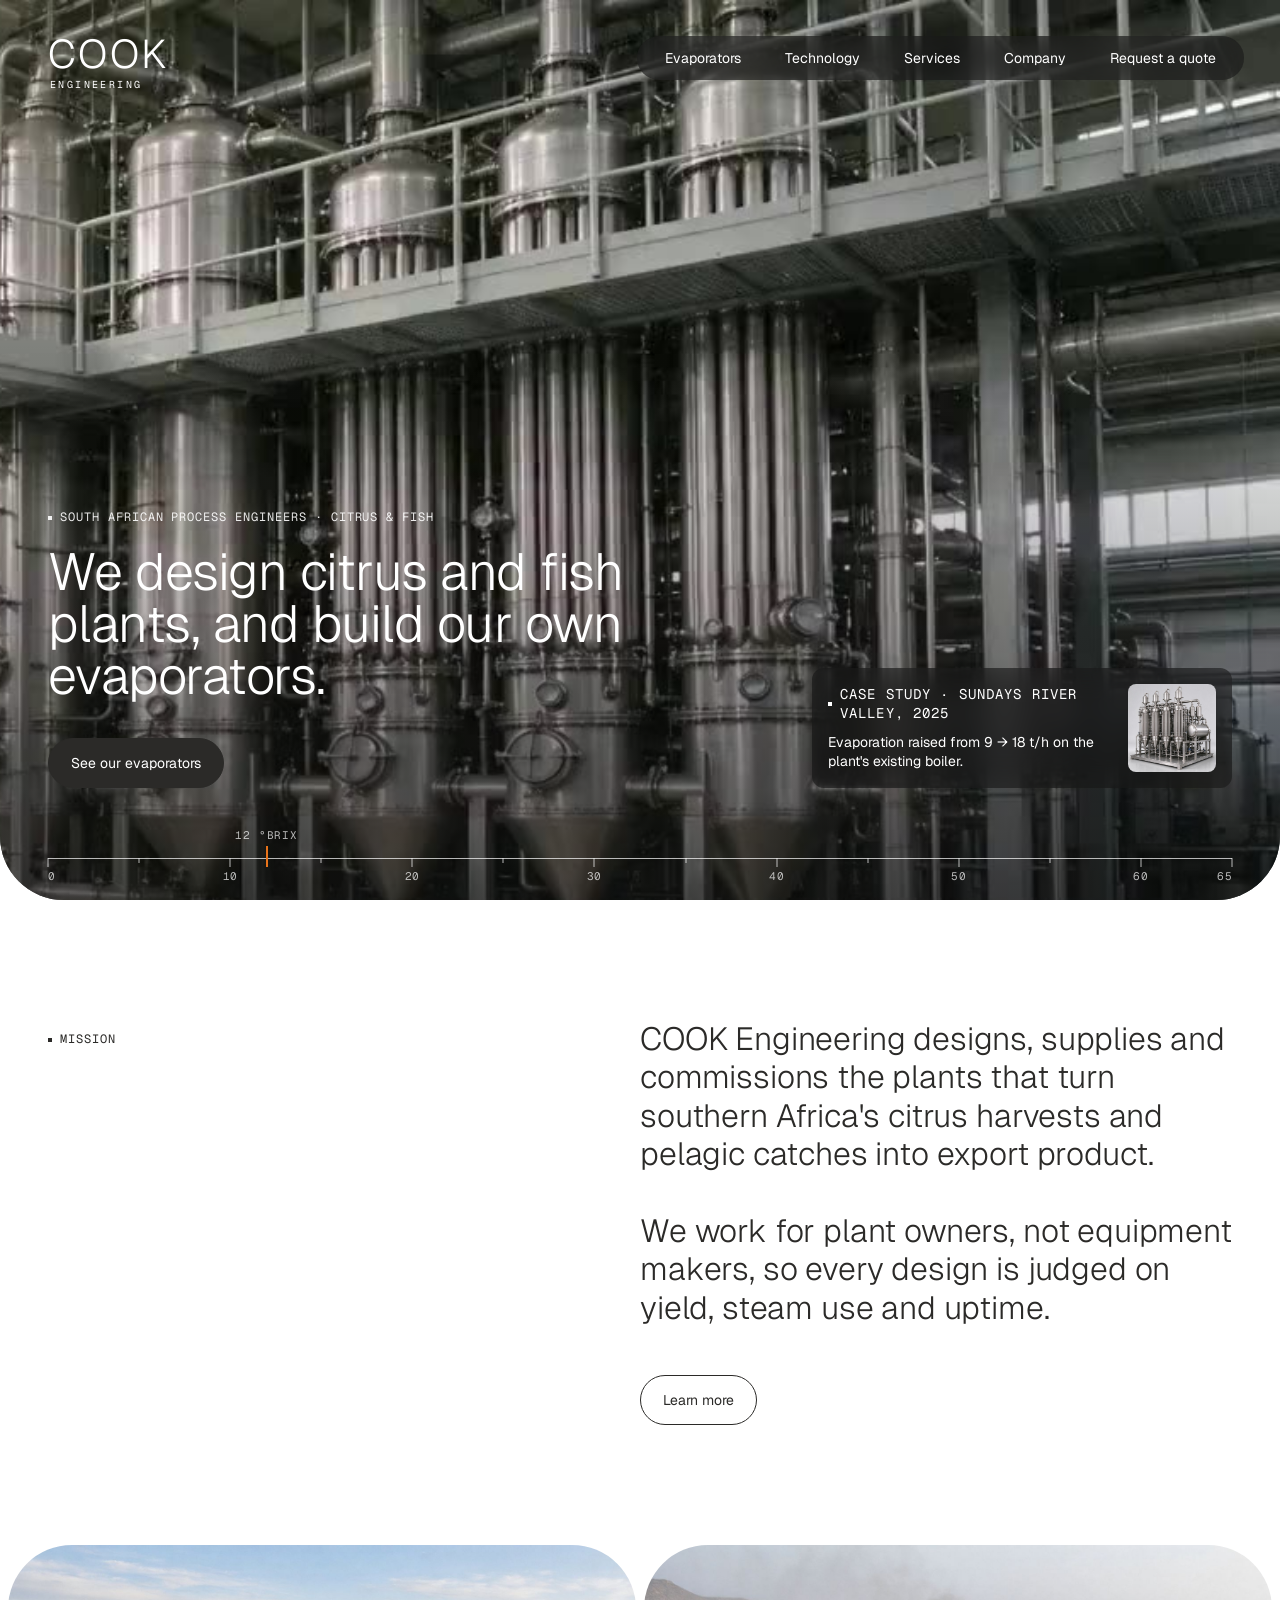
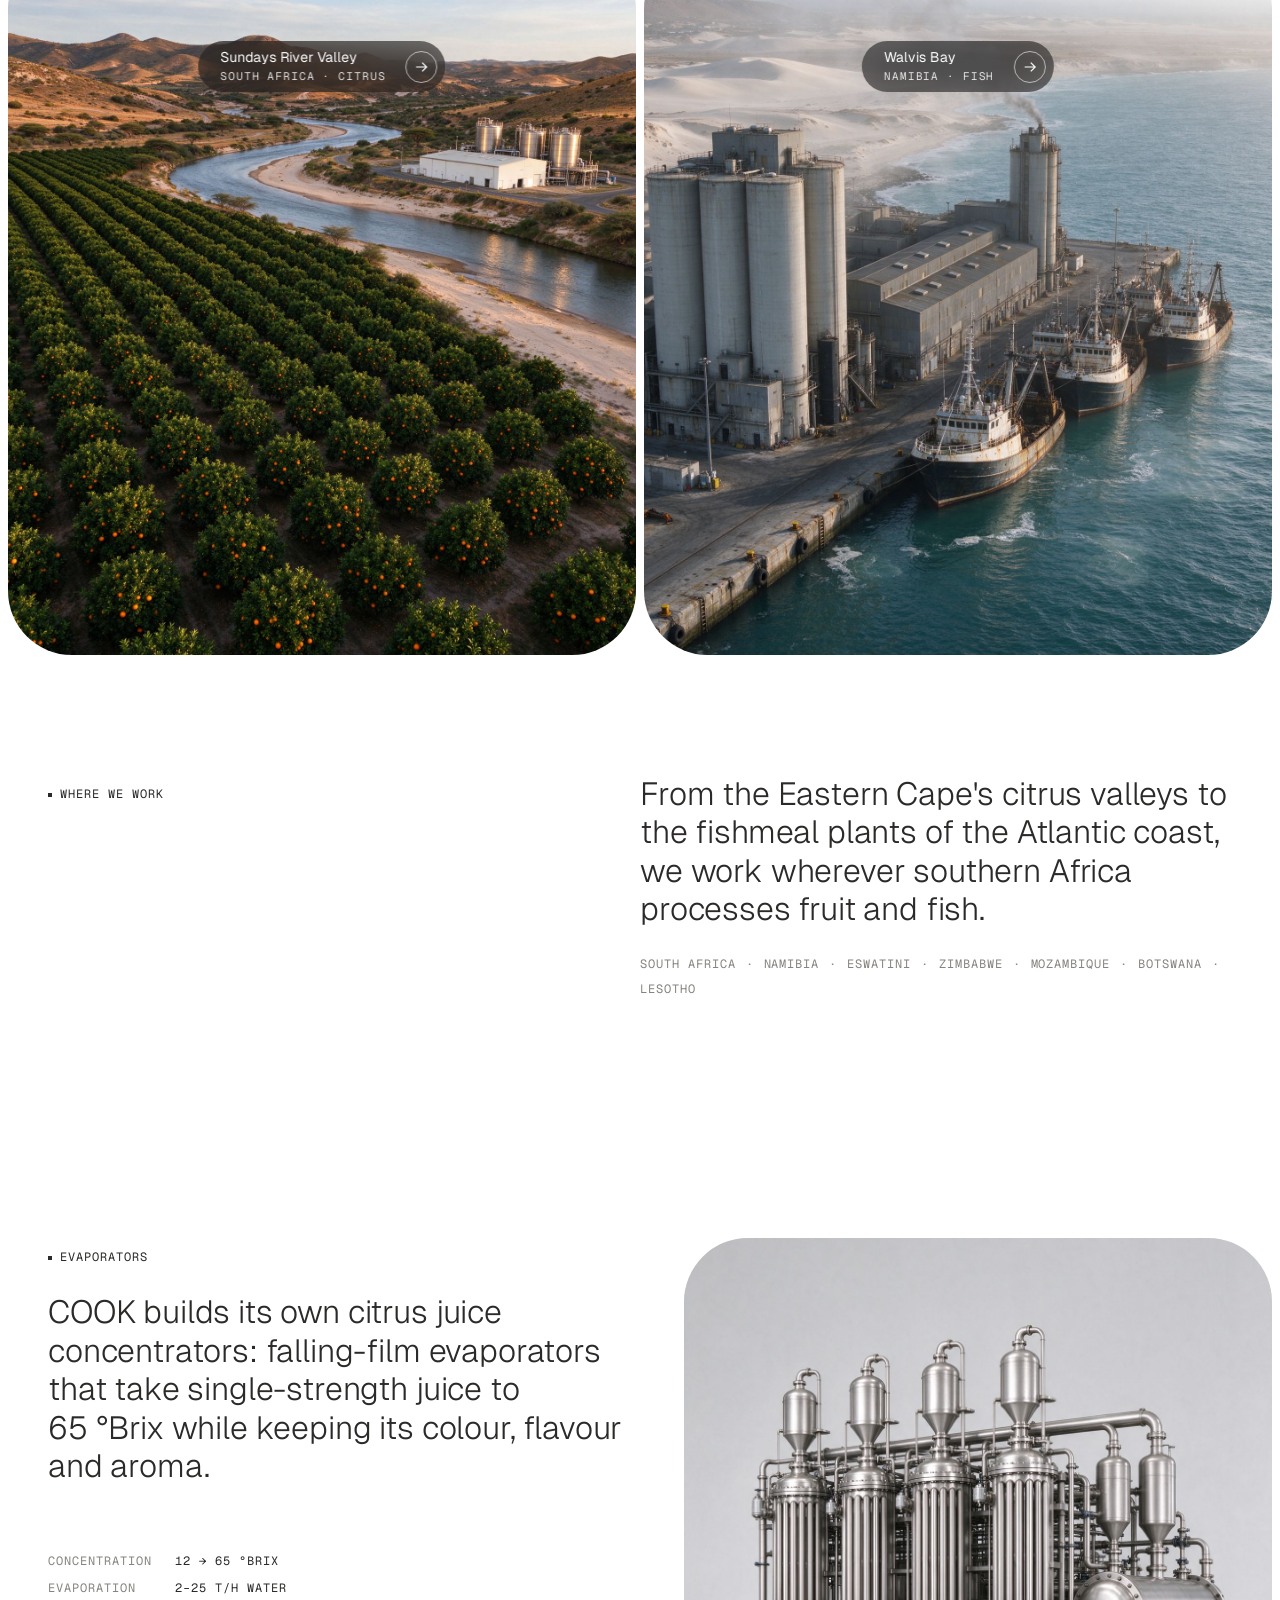
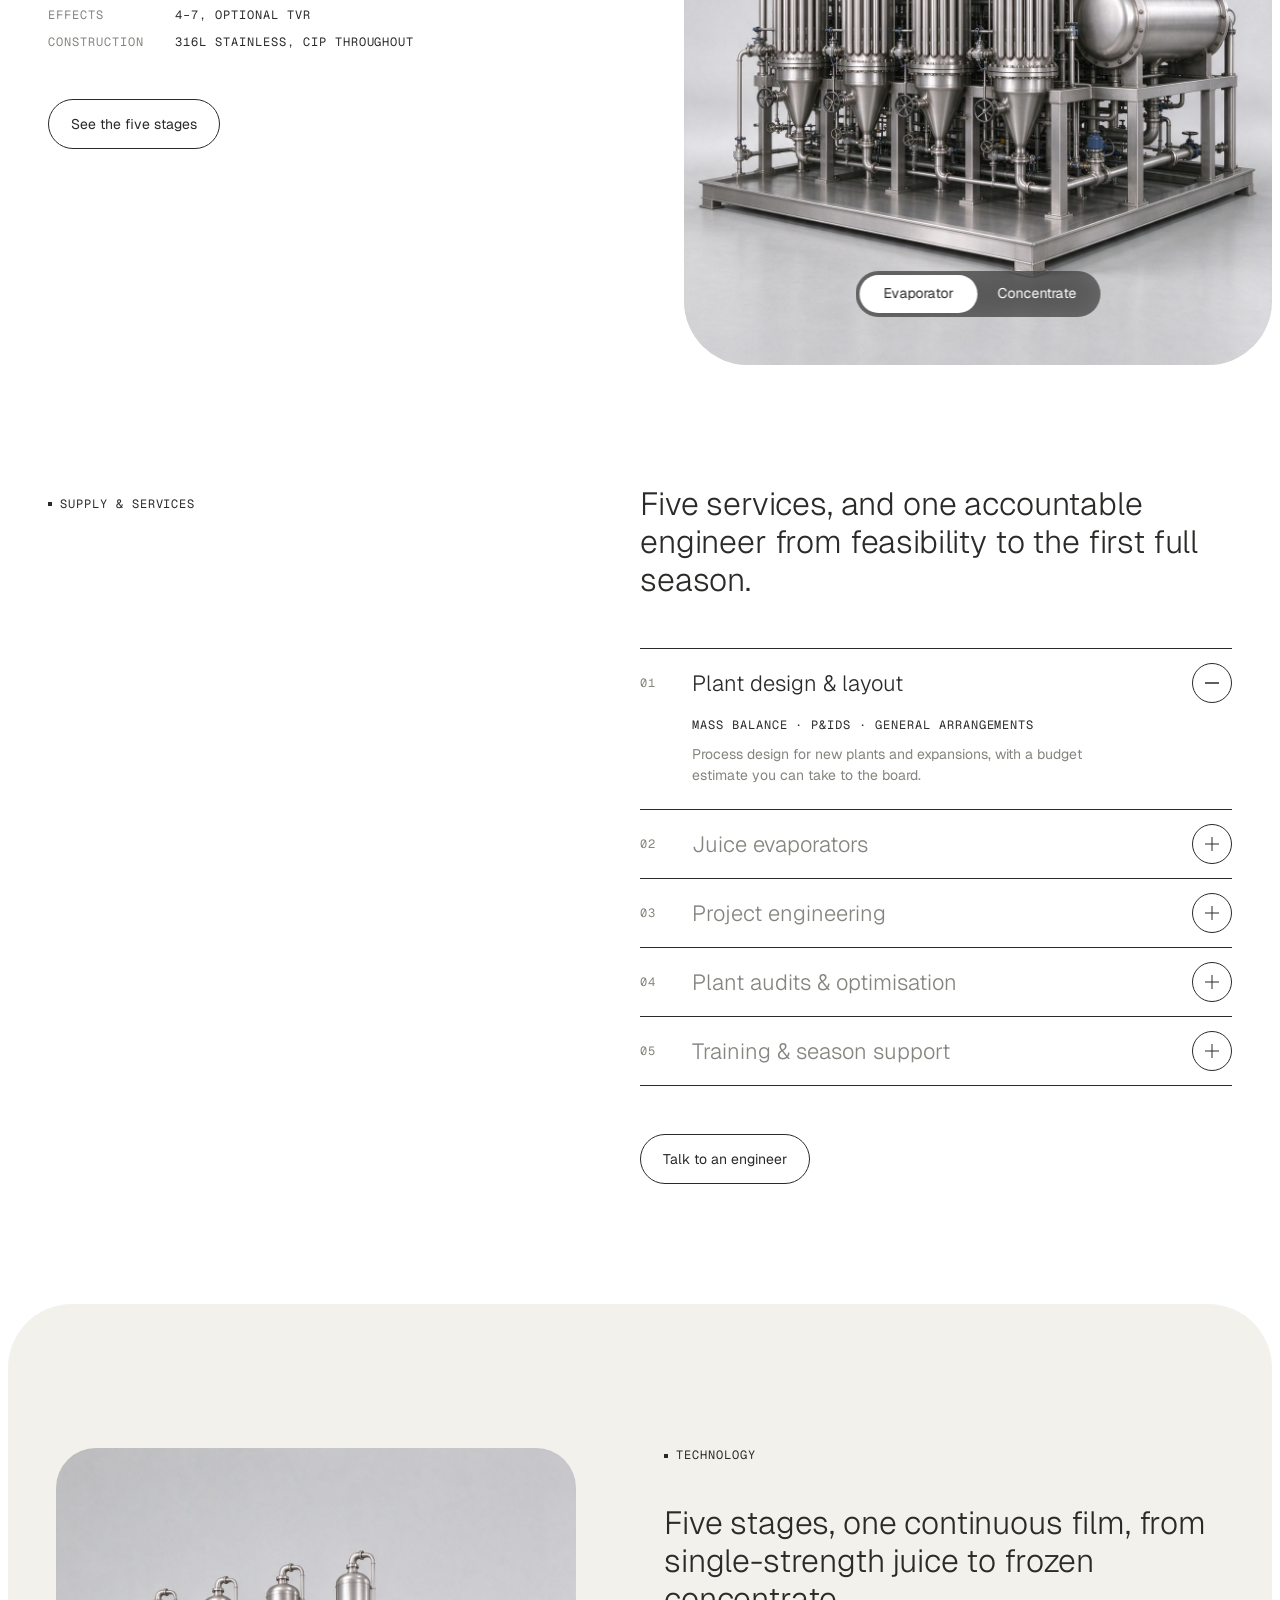
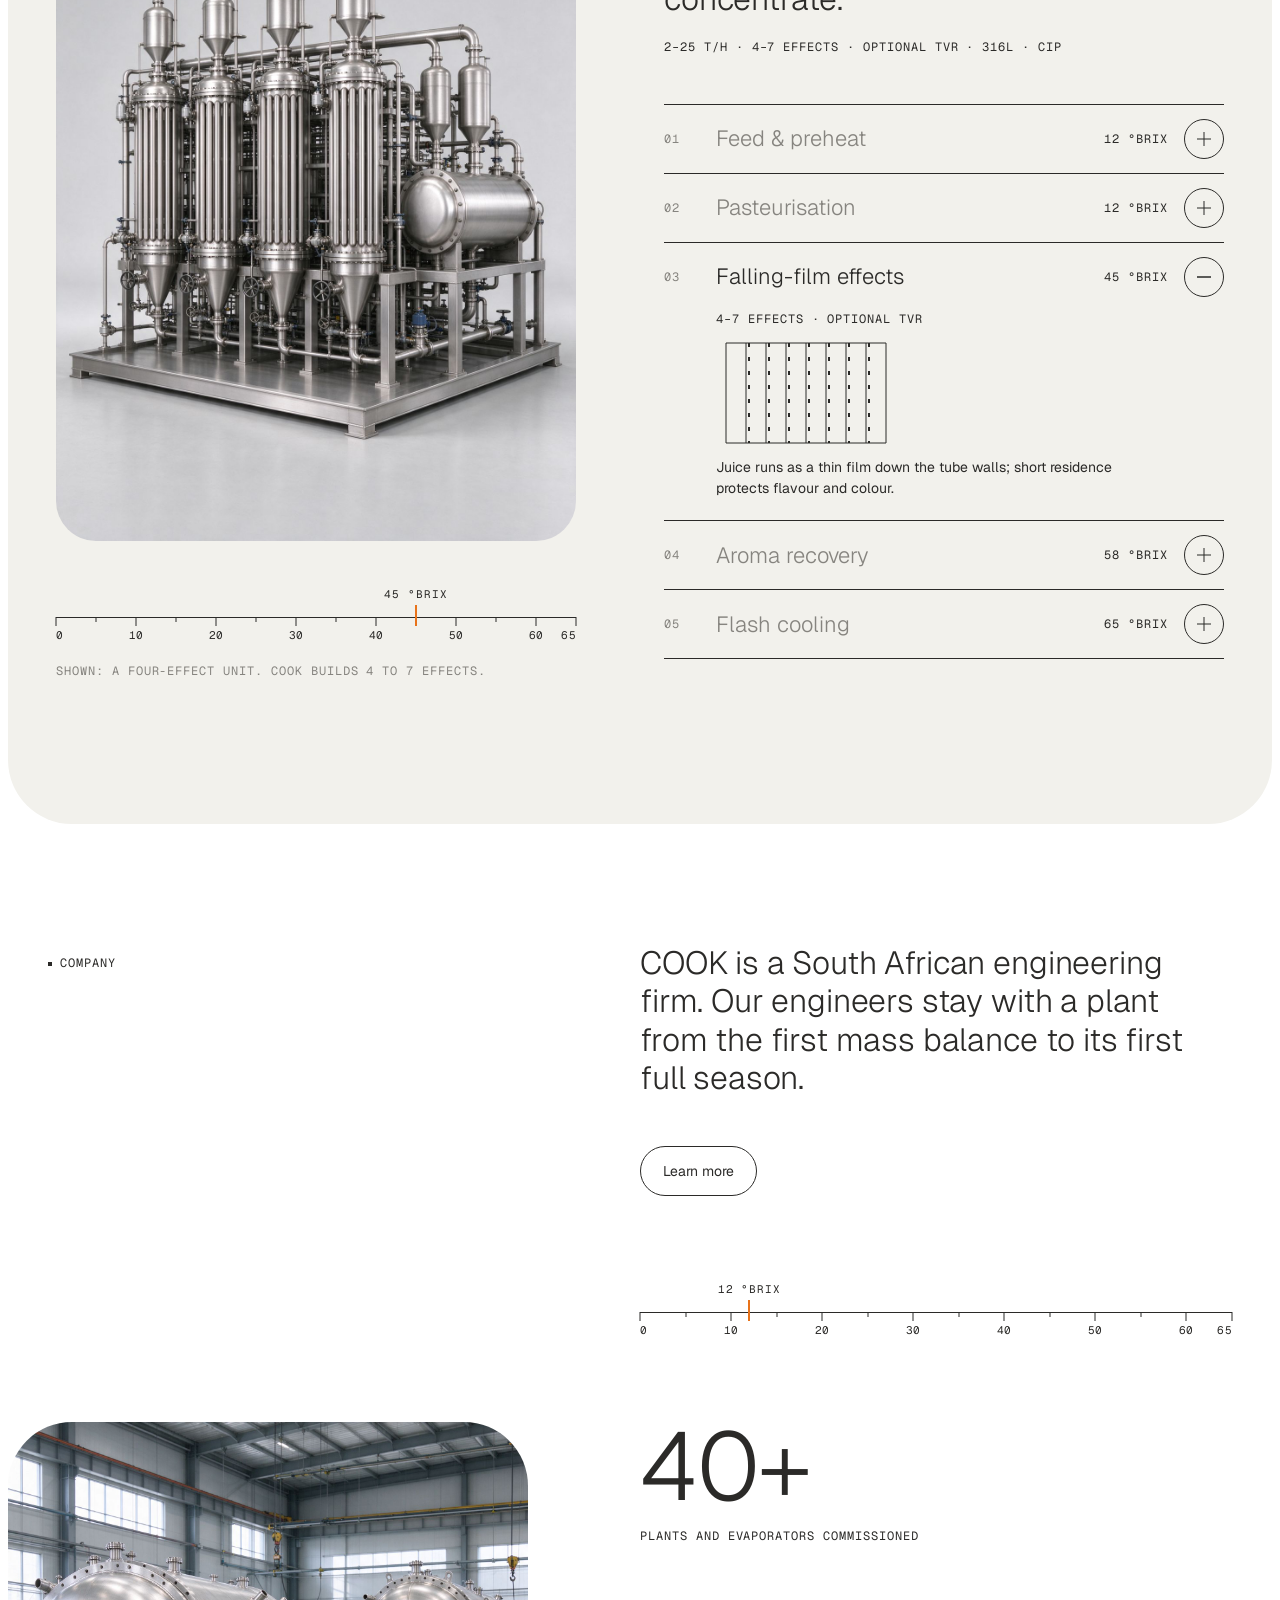
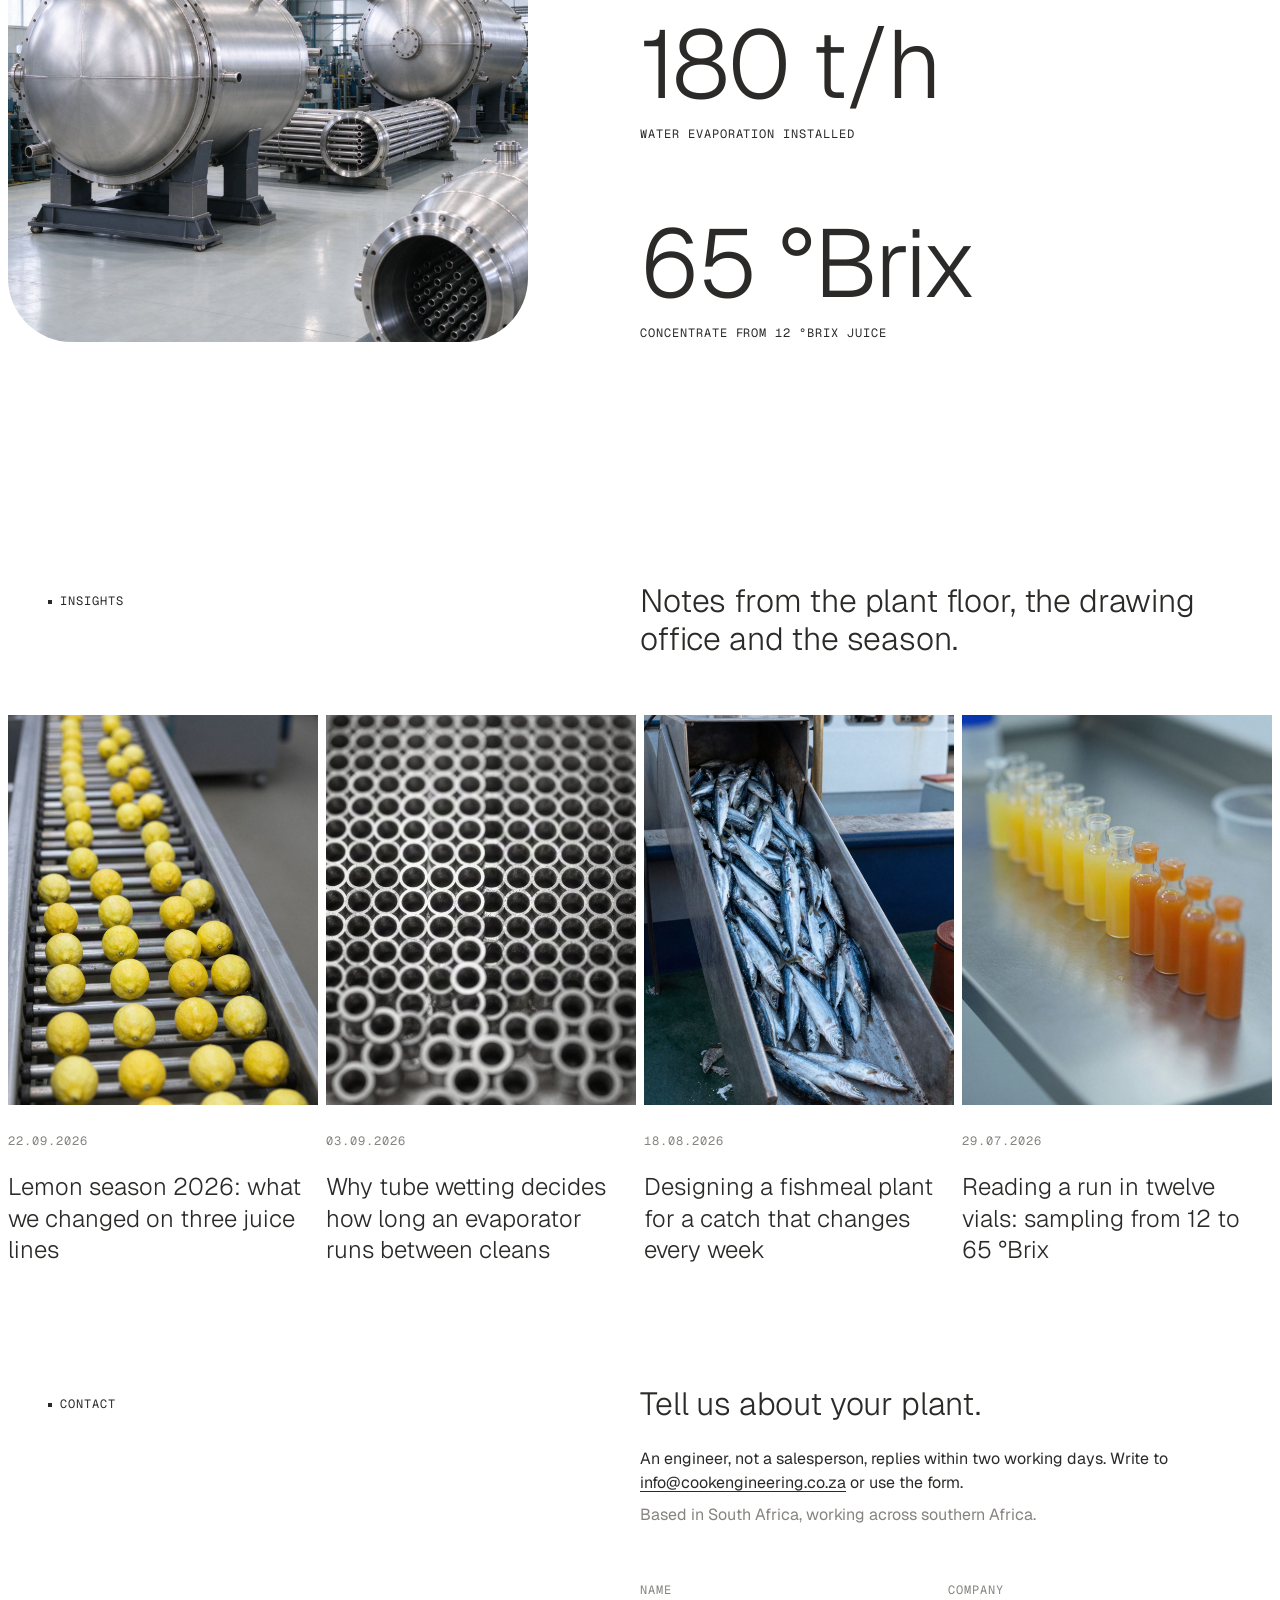
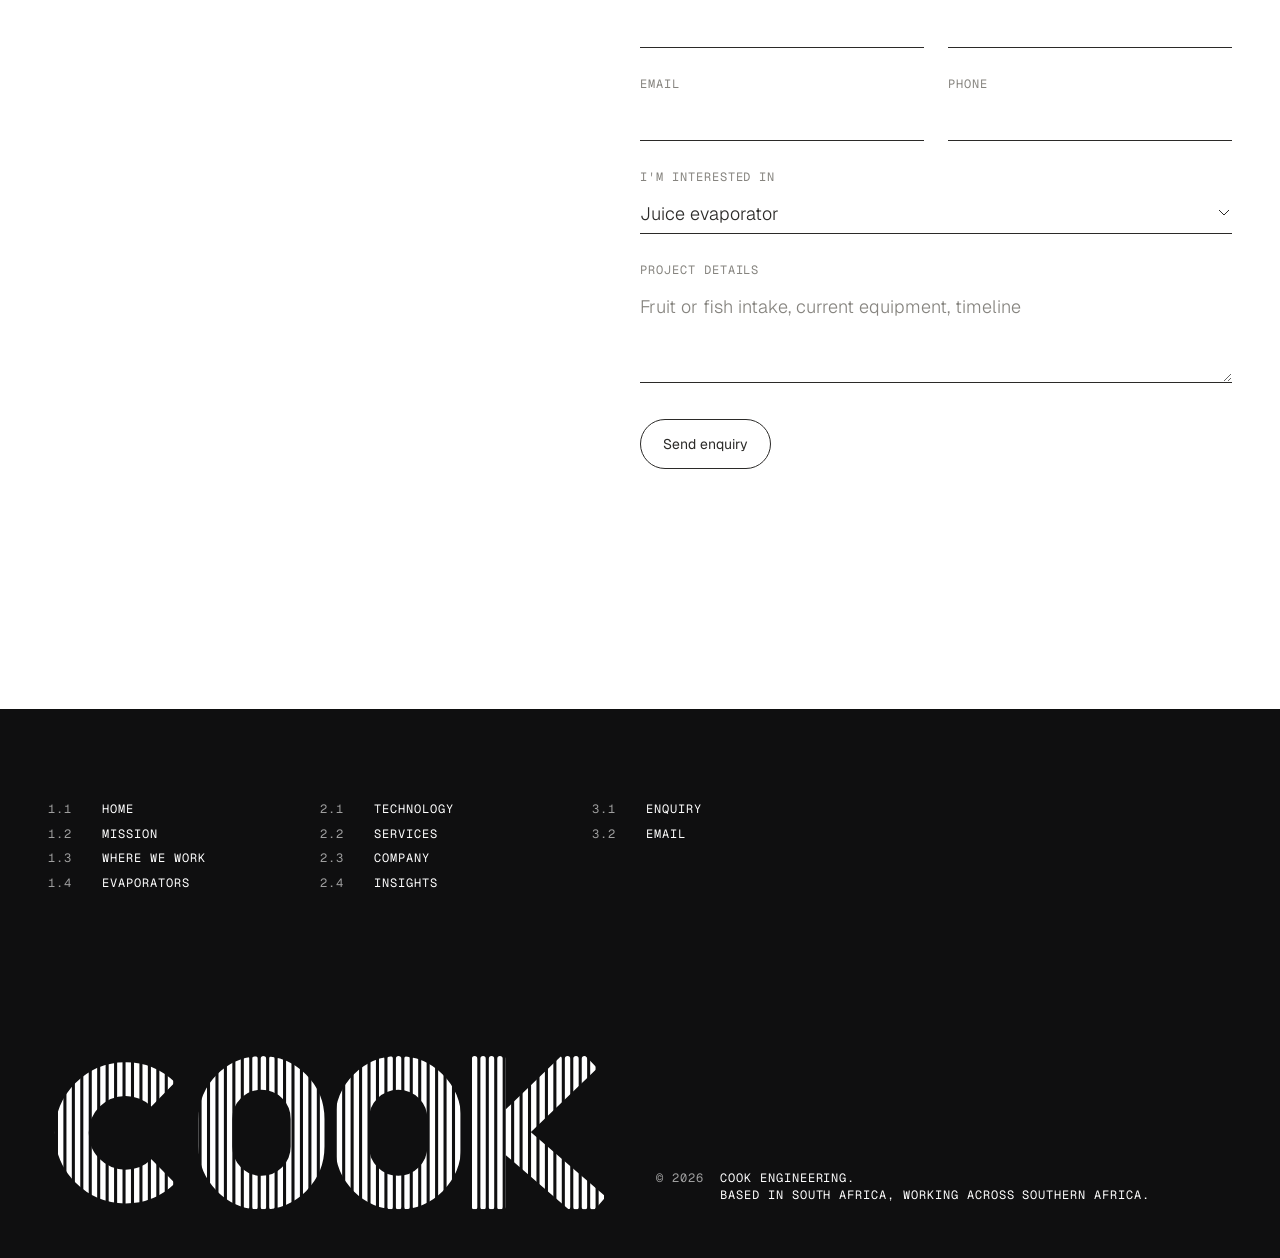
==== commit 33f88180: "Design loop round 3: hero focus and case study, fixed logo, product row beside statement, cleaner te" ====
--- a/sites/cook-engineering/index.html
+++ b/sites/cook-engineering/index.html
@@ -77,12 +77,15 @@
 .brix.live .mk,.brix.live .v{transition:none}
 
 /* ---------- Header / nav ---------- */
-.logo{position:absolute;top:34px;left:var(--gutter);z-index:20;color:#fff;display:flex;flex-direction:column;gap:6px}
-.logo .wm{font:300 40px/1 var(--sans);letter-spacing:.06em}
+/* Logo is fixed and always visible: large and white over the hero, a compact glass pill (separate from the nav) after it */
+.logo{position:fixed;top:34px;left:var(--gutter);z-index:50;color:#fff;display:flex;flex-direction:column;gap:6px;border-radius:999px;transition:padding .3s,background .3s,top .3s}
+.logo .wm{font:300 40px/1 var(--sans);letter-spacing:.06em;transition:font-size .3s}
 .logo .sub{font:400 10px/1 var(--mono);letter-spacing:.24em;text-transform:uppercase;padding-left:2px}
-.nav{position:fixed;top:36px;right:36px;z-index:50;display:flex;align-items:center;height:44px;padding:0 6px;border-radius:14px;color:#fff}
+.logo.compact{top:36px;flex-direction:row;align-items:center;gap:10px;height:44px;padding:0 20px;background:var(--glass);-webkit-backdrop-filter:blur(16px) brightness(.72);backdrop-filter:blur(16px) brightness(.72)}
+.logo.compact .wm{font-size:20px}
+.nav{position:fixed;top:36px;right:36px;z-index:50;display:flex;align-items:center;height:44px;padding:0 6px;border-radius:999px;color:#fff}
 .nav ul{display:flex}
-.nav ul a{display:block;padding:14px 22px;font-size:14px;line-height:16px;border-radius:10px}
+.nav ul a{display:block;padding:14px 22px;font-size:14px;line-height:16px;border-radius:999px}
 .nav ul a:hover{background:rgba(255,255,255,.12)}
 .nav .menu{display:none;background:none;border:0;cursor:pointer;height:44px;padding:0 18px;font-size:14px;color:#fff}
 
@@ -93,9 +96,10 @@
 .hero video{position:absolute;inset:0;width:100%;height:100%;object-fit:cover;object-position:right top;transform:scale(1.36);transform-origin:right top}
 .hero .scrim{position:absolute;inset:auto 0 0 0;height:62%;z-index:-1;background:linear-gradient(to top,rgba(15,15,16,.62),rgba(15,15,16,.28) 55%,rgba(15,15,16,0))}
 .hero-in{position:absolute;left:var(--gutter);right:var(--gutter);bottom:112px;display:grid;grid-template-columns:1fr auto;align-items:end;gap:48px}
-.hero h1{font-size:56px;line-height:1;letter-spacing:-.01em;max-width:13em}
+.hero .kicker{color:#fff;margin-bottom:20px;opacity:.9}
+.hero h1{font-size:52px;line-height:1;letter-spacing:-.01em;max-width:16.5em}
 .hero .acts{display:flex;flex-wrap:wrap;align-items:center;gap:12px;margin-top:36px}
-.hero .brix{--c:#fff;position:absolute;left:var(--gutter);right:var(--gutter);bottom:30px}
+.hero .brix{--c:rgba(255,255,255,.7);position:absolute;left:var(--gutter);right:var(--gutter);bottom:22px;height:40px}
 .case{display:grid;grid-template-columns:1fr 88px;gap:20px;align-items:center;width:420px;padding:16px;border-radius:12px;color:#fff}
 .case .label{margin-bottom:10px}
 .case p{font-size:14px;line-height:1.35}
@@ -117,12 +121,15 @@
 
 .facts{margin-top:40px;display:grid;grid-template-columns:auto 1fr;gap:10px 24px}
 .facts dt{color:var(--muted)}
-.product-row{display:grid;grid-template-columns:1fr 1fr;padding:0 var(--edge) 0 0}
-.panel{grid-column:2;position:relative;aspect-ratio:712/880;border-radius:var(--r);overflow:hidden;background:var(--pulp)}
+/* Product row (T1 manufacturing pattern): label + statement left half, panel right half to 8px from the edge */
+.product-row{display:grid;grid-template-columns:1fr 1fr;gap:48px;align-items:start;padding:var(--pad) var(--edge) 0 var(--gutter)}
+.product-row .copy{display:grid;gap:28px;align-content:start;padding-top:12px;max-width:600px}
+.product-row .copy .pill{justify-self:start;margin-top:20px}
+.panel{position:relative;aspect-ratio:712/880;border-radius:var(--r);overflow:hidden;background:var(--pulp)}
 .panel img{position:absolute;inset:0;width:100%;height:100%;object-fit:cover;transition:opacity .45s}
 .panel img[hidden]{display:block;opacity:0;visibility:hidden}
-.seg{position:absolute;left:50%;bottom:48px;transform:translateX(-50%);display:flex;padding:4px;border-radius:14px}
-.seg button{height:38px;padding:0 20px;min-width:118px;border:0;border-radius:10px;background:transparent;color:#fff;font-size:14px;cursor:pointer;transition:background .2s,color .2s}
+.seg{position:absolute;left:50%;bottom:48px;transform:translateX(-50%);display:flex;padding:4px;border-radius:999px}
+.seg button{height:38px;padding:0 20px;min-width:118px;border:0;border-radius:999px;background:transparent;color:#fff;font-size:14px;cursor:pointer;transition:background .2s,color .2s}
 .seg button[aria-pressed="true"]{background:var(--steel);color:var(--ink)}
 .seg button:focus-visible{outline-color:#fff}
 
@@ -145,18 +152,19 @@
 
 /* ---------- 3 Technology band ---------- */
 .band{margin:0 var(--edge);border-radius:var(--r);background:var(--pulp);padding:144px var(--gutter)}
-.band-grid{display:grid;grid-template-columns:1fr 1fr;align-items:start}
-.drawing{max-width:460px}
-.drawing svg{width:100%;height:auto}
-.drawing svg .ln{fill:none;stroke:var(--muted);stroke-width:1;vector-effect:non-scaling-stroke;transition:stroke .45s}
-.drawing svg .stg.on .ln{stroke:var(--ink)}
-.drawing svg .film{fill:none;stroke:var(--ink);stroke-width:1.5;stroke-dasharray:3 12;vector-effect:non-scaling-stroke;animation:fall 1.6s linear infinite;opacity:0;transition:opacity .45s}
-.drawing svg .stg.on .film{opacity:1}
-@keyframes fall{to{stroke-dashoffset:-15}}
-.drawing .brix{margin-top:64px}
-.drawing .note{margin-top:28px;color:var(--muted)}
+.band-grid{display:grid;grid-template-columns:1fr 1fr;gap:48px;align-items:start}
+.drawing{max-width:520px}
+.drawing .render{width:100%;aspect-ratio:3/4;object-fit:cover;border-radius:40px}
+.drawing .brix{margin-top:56px}
+.drawing .note{margin-top:20px;color:var(--muted)}
+/* Falling-film detail: small tube drawing inside the open accordion row */
+.tubes{width:180px;height:auto;margin:6px 0 4px}
+.tubes .ln{fill:none;stroke:var(--ink);stroke-width:1;vector-effect:non-scaling-stroke}
+.tubes .film{fill:none;stroke:var(--ink);stroke-width:2;stroke-dasharray:4 10;vector-effect:non-scaling-stroke;animation:fall 1.4s linear infinite}
+@keyframes fall{to{stroke-dashoffset:-14}}
 .acc-col{max-width:600px}
 .acc-col .st{margin-top:40px}
+.acc-col .specline{margin-top:20px;color:var(--ink)}
 
 /* ---------- 4 Company / stats / insights / contact / footer ---------- */
 .company{padding-bottom:0}
@@ -168,7 +176,6 @@
 .stat + .stat{margin-top:72px}
 .stat b{display:block;font-weight:300;font-size:96px;line-height:1;letter-spacing:-.02em;white-space:nowrap}
 .stat .mono{display:block;margin-top:14px}
-.stats .spec{margin-top:72px;display:grid;gap:8px;color:var(--muted)}
 
 .news-head{padding-bottom:56px}
 .news{display:grid;grid-template-columns:repeat(4,1fr);gap:8px;padding:0 var(--edge)}
@@ -210,18 +217,21 @@
   .stat b{font-size:80px}
 }
 @media (max-width:860px){
-  :root{--gutter:16px;--pad:72px;--r:40px}
+  :root{--gutter:16px;--pad:72px}
   .logo{top:24px}
   .logo .wm{font-size:30px}
+  .logo.compact{top:20px;padding:0 16px}
+  .logo.compact .sub{display:none}
   .nav{top:20px;right:16px;flex-wrap:wrap;justify-content:flex-end;height:auto;min-height:44px;max-width:calc(100vw - 140px);padding:0}
   .nav .menu{display:block}
   .nav ul{display:none;flex-basis:100%;flex-direction:column;padding:0 6px 8px}
   .nav.open ul{display:flex}
-  .nav.open{border-radius:20px;max-width:calc(100vw - 32px);min-width:200px}
+  .nav.open{border-radius:24px;max-width:calc(100vw - 32px);min-width:200px}
   .nav ul a{padding:12px 14px;font-size:16px}
   .hero{min-height:720px}
   .hero-in{grid-template-columns:1fr;gap:28px;bottom:96px}
-  .hero h1{font-size:38px}
+  .hero h1{font-size:36px}
+  .hero .kicker{margin-bottom:14px}
   .hero .acts{margin-top:24px}
   .hero .brix{bottom:26px}
   .case{width:100%;grid-template-columns:1fr 64px}
@@ -232,8 +242,8 @@
   .split-body > .pill{margin-top:32px}
   .tiles{grid-template-columns:1fr}
   .loc{top:28px}
-  .product-row{grid-template-columns:1fr;padding:0 var(--edge)}
-  .panel{grid-column:1}
+  .product-row{grid-template-columns:1fr;gap:40px;padding:var(--pad) var(--edge) 0}
+  .product-row .copy{padding:0 calc(var(--gutter) - var(--edge))}
   .seg{bottom:24px}
   .seg button{min-width:0;padding:0 16px}
   .acc button.row{font-size:20px;gap:10px}
@@ -241,10 +251,12 @@
   .acc .body{padding:0 0 20px 38px}
   .band{padding:72px 16px}
   .band-grid{grid-template-columns:1fr}
-  .drawing{order:2;margin:64px auto 0;max-width:420px}
-  .drawing .brix{margin-top:48px}
+  .band-grid{gap:56px}
+  .drawing{order:2;margin:0 auto;max-width:420px;width:100%}
+  .drawing .brix{margin-top:40px}
+  .tubes{width:150px}
   .stats-wrap{padding:56px var(--gutter) var(--pad)}
-  .shop{order:2;margin:64px 0 0 calc(var(--edge) - var(--gutter));width:min(320px,90%)}
+  .shop{order:2;margin:64px 0 0 calc(var(--edge) - var(--gutter));width:calc(100% + 2 * (var(--gutter) - var(--edge)))}
   .stat b{font-size:72px}
   .stat + .stat{margin-top:48px}
   .stats .brix{margin-bottom:56px}
@@ -283,7 +295,7 @@
       <li><a href="#technology">Technology</a></li>
       <li><a href="#services">Services</a></li>
       <li><a href="#company">Company</a></li>
-      <li><a href="#contact">Contact</a></li>
+      <li><a href="#contact">Request a quote</a></li>
     </ul>
   </nav>
 </header>
@@ -300,16 +312,16 @@
   <div class="scrim" aria-hidden="true"></div>
   <div class="hero-in">
     <div>
-      <h1 id="hero-h">We design citrus and fish plants, and build our own juice evaporators.</h1>
+      <p class="label kicker">South African process engineers · Citrus &amp; fish</p>
+      <h1 id="hero-h">We design citrus and fish plants, and build our own evaporators.</h1>
       <div class="acts">
         <a class="pill pill-ink" href="#evaporators">See our evaporators</a>
-        <a class="pill pill-glass glass" href="#contact">Request a quote</a>
       </div>
     </div>
-    <a class="case glass" href="#technology" aria-label="Case study: concentrate output doubled on the existing boiler, Sundays River Valley">
+    <a class="case glass" href="#technology" aria-label="Case study: Sundays River Valley, 2025. Evaporation raised from 9 to 18 tonnes per hour on the existing boiler">
       <div>
-        <p class="label">Case study</p>
-        <p>Concentrate output doubled on the existing boiler.</p>
+        <p class="label">Case study · Sundays River Valley, 2025</p>
+        <p>Evaporation raised from <span class="nb">9 → 18&nbsp;t/h</span> on the plant's existing boiler.</p>
       </div>
       <img src="assets/evaporator-render.jpg" alt="" width="88" height="88">
     </a>
@@ -323,7 +335,7 @@
     <h2 class="label" id="mission-h">Mission</h2>
     <div class="split-body">
       <p class="st">COOK Engineering designs, supplies and commissions the plants that turn southern Africa's citrus harvests and pelagic catches into export product.</p>
-      <p class="st">We take responsibility for the whole process: the mass balance, the equipment, the installation and the first season of production.</p>
+      <p class="st">We work for plant owners, not equipment makers, so every design is judged on yield, steam use and uptime.</p>
       <a class="pill" href="#services">Learn more</a>
     </div>
   </section>
@@ -356,9 +368,9 @@
   </section>
 
   <section id="evaporators" aria-labelledby="evap-h">
-    <div class="split">
-      <h2 class="label" id="evap-h">Evaporators</h2>
-      <div class="split-body">
+    <div class="product-row">
+      <div class="copy">
+        <h2 class="label" id="evap-h">Evaporators</h2>
         <p class="st">COOK builds its own citrus juice concentrators: falling-film evaporators that take single-strength juice to <span class="nb">65&nbsp;°Brix</span> while keeping its colour, flavour and aroma.</p>
         <dl class="facts mono">
           <dt>Concentration</dt><dd class="nb">12&nbsp;→&nbsp;65&nbsp;°Brix</dd>
@@ -368,8 +380,6 @@
         </dl>
         <a class="pill" href="#technology">See the five stages</a>
       </div>
-    </div>
-    <div class="product-row">
       <div class="panel">
         <img id="img-evap" src="assets/evaporator-render.jpg" alt="COOK four-effect falling-film juice evaporator, isolated three-quarter view">
         <img id="img-conc" src="assets/concentrate.jpg" alt="Orange juice concentrate in a glass beaker beside a halved orange" hidden>
@@ -384,7 +394,7 @@
   <section class="split" id="services" aria-labelledby="svc-h">
     <h2 class="label" id="svc-h">Supply &amp; services</h2>
     <div class="split-body">
-      <p class="st">We work for owners and operators, so our designs are judged on yield, steam use and uptime, not on equipment sold.</p>
+      <p class="st">Five services, and one accountable engineer from feasibility to the first full season.</p>
       <ul class="acc" data-acc>
         <li><h3><button class="row" type="button" aria-expanded="true" aria-controls="v0"><span class="num">01</span><span class="t">Plant design &amp; layout</span><span class="pm" aria-hidden="true"></span></button></h3>
           <div class="body" id="v0"><p class="mono">Mass balance · P&amp;IDs · general arrangements</p><p>Process design for new plants and expansions, with a budget estimate you can take to the board.</p></div></li>
@@ -406,63 +416,42 @@
 <section class="band" id="technology" data-piece="3" aria-labelledby="tech-h">
   <div class="band-grid">
     <div class="drawing">
-      <svg viewBox="0 0 600 520" role="img" aria-labelledby="draw-t">
-        <title id="draw-t">Line drawing of a four-effect COOK falling-film evaporator: preheater, holding tube, four effects, aroma column and flash cooler</title>
-        <g class="stg" data-stage="0">
-          <rect class="ln" x="24" y="250" width="60" height="200" rx="30"/>
-          <path class="ln" d="M24 282H84M24 418H84M40 282V418M49 282V418M59 282V418M68 282V418M54 450V490H112"/>
-        </g>
-        <g class="stg" data-stage="1">
-          <path class="ln" d="M112 490V300A15 15 0 0 1 142 300V420A15 15 0 0 0 172 420V290H196"/>
-        </g>
-        <g class="stg" data-stage="2">
-          <rect class="ln" x="196" y="60" width="48" height="380" rx="24"/>
-          <rect class="ln" x="258" y="90" width="48" height="350" rx="24"/>
-          <rect class="ln" x="320" y="120" width="48" height="320" rx="24"/>
-          <rect class="ln" x="382" y="150" width="48" height="290" rx="24"/>
-          <path class="ln" d="M196 100H244M196 400H244M258 130H306M258 400H306M320 160H368M320 400H368M382 190H430M382 400H430"/>
-          <path class="ln" d="M208 100V400M216 100V400M224 100V400M232 100V400M270 130V400M278 130V400M286 130V400M294 130V400M332 160V400M340 160V400M348 160V400M356 160V400M394 190V400M402 190V400M410 190V400M418 190V400"/>
-          <path class="film" d="M208 100V400M224 100V400M270 130V400M286 130V400M332 160V400M348 160V400M394 190V400M410 190V400"/>
-          <path class="ln" d="M220 60V36H282V90M282 90V66H344V120M344 120V96H406V150M220 440V490H406V440M282 440V490M344 440V490"/>
-        </g>
-        <g class="stg" data-stage="3">
-          <path class="ln" d="M220 36V18H476V80"/>
-          <rect class="ln" x="456" y="80" width="40" height="220" rx="20"/>
-          <path class="ln" d="M456 120H496M456 260H496M460 130L492 150L460 170L492 190L460 210L492 230L460 250"/>
-        </g>
-        <g class="stg" data-stage="4">
-          <rect class="ln" x="520" y="340" width="64" height="100" rx="32"/>
-          <path class="ln" d="M534 370H570M534 410H570M552 440V510M406 490H430V420H520"/>
-        </g>
-      </svg>
-      <div class="brix" id="brix-tech" data-value="12" aria-hidden="true"></div>
-      <p class="note mono">Drawing shows a four-effect unit. COOK builds 4 to 7 effects.</p>
+      <img class="render" src="assets/evaporator-render.jpg" alt="COOK four-effect falling-film juice evaporator, isolated three-quarter view" loading="lazy">
+      <div class="brix" id="brix-tech" data-value="45" aria-hidden="true"></div>
+      <p class="note mono">Shown: a four-effect unit. COOK builds 4 to 7 effects.</p>
       <p class="sr" id="brix-sr" aria-live="polite"></p>
     </div>
 
     <div class="acc-col">
       <h2 class="label" id="tech-h">Technology</h2>
       <p class="st">Five stages, one continuous film, from single-strength juice to frozen concentrate.</p>
-      <ul class="acc" id="acc" data-acc>
+      <p class="mono specline">2–25&nbsp;t/h · 4–7 effects · optional TVR · 316L · CIP</p>
+      <ul class="acc" id="acc" data-acc data-open="2">
         <li>
-          <h3><button class="row" type="button" aria-expanded="true" aria-controls="s0" data-brix="12"><span class="num">01</span><span class="t">Feed &amp; preheat</span><span class="meta">12&nbsp;°Brix</span><span class="pm" aria-hidden="true"></span></button></h3>
-          <div class="body" id="s0"><p class="mono">Single-strength juice in</p><p>Juice is preheated with vapour recovered from the effects, so heat that leaves one stage warms the feed for the next.</p></div>
+          <h3><button class="row" type="button" aria-expanded="false" aria-controls="s0" data-brix="12"><span class="num">01</span><span class="t">Feed &amp; preheat</span><span class="meta">12&nbsp;°Brix</span><span class="pm" aria-hidden="true"></span></button></h3>
+          <div class="body" id="s0" hidden><p class="mono">Single-strength juice in</p><p>Recovered vapour preheats the incoming juice.</p></div>
         </li>
         <li>
           <h3><button class="row" type="button" aria-expanded="false" aria-controls="s1" data-brix="12"><span class="num">02</span><span class="t">Pasteurisation</span><span class="meta">12&nbsp;°Brix</span><span class="pm" aria-hidden="true"></span></button></h3>
-          <div class="body" id="s1" hidden><p class="mono">Short high-temperature hold</p><p>A brief hold inactivates pectin methylesterase and spoilage organisms, so the finished concentrate keeps a stable cloud.</p></div>
+          <div class="body" id="s1" hidden><p class="mono">Short high-temperature hold</p><p>Inactivates enzymes so the concentrate keeps a stable cloud.</p></div>
         </li>
         <li>
-          <h3><button class="row" type="button" aria-expanded="false" aria-controls="s2" data-brix="45"><span class="num">03</span><span class="t">Falling-film effects</span><span class="meta">45&nbsp;°Brix</span><span class="pm" aria-hidden="true"></span></button></h3>
-          <div class="body" id="s2" hidden><p class="mono">4–7 effects · optional TVR</p><p>Juice runs as a thin film down the tube walls of each effect. Residence time stays short and the temperature drops effect by effect, which protects flavour and colour.</p></div>
+          <h3><button class="row" type="button" aria-expanded="true" aria-controls="s2" data-brix="45"><span class="num">03</span><span class="t">Falling-film effects</span><span class="meta">45&nbsp;°Brix</span><span class="pm" aria-hidden="true"></span></button></h3>
+          <div class="body" id="s2"><p class="mono">4–7 effects · optional TVR</p>
+            <svg class="tubes" viewBox="0 0 180 120" role="img" aria-label="Juice running as a thin film down the evaporator tubes">
+              <path class="ln" d="M10 10H170M10 110H170M10 10V110M170 10V110"/>
+              <path class="ln" d="M30 10V110M50 10V110M70 10V110M90 10V110M110 10V110M130 10V110M150 10V110"/>
+              <path class="film" d="M33 10V110M53 10V110M73 10V110M93 10V110M113 10V110M133 10V110M153 10V110"/>
+            </svg>
+            <p>Juice runs as a thin film down the tube walls; short residence protects flavour and colour.</p></div>
         </li>
         <li>
           <h3><button class="row" type="button" aria-expanded="false" aria-controls="s3" data-brix="58"><span class="num">04</span><span class="t">Aroma recovery</span><span class="meta">58&nbsp;°Brix</span><span class="pm" aria-hidden="true"></span></button></h3>
-          <div class="body" id="s3" hidden><p class="mono">Essence column</p><p>Volatiles stripped from the first-effect vapour are condensed and rectified into an essence that can be added back or sold separately, while the last effects finish the juice.</p></div>
+          <div class="body" id="s3" hidden><p class="mono">Essence column</p><p>Volatiles are condensed into an essence to add back or sell.</p></div>
         </li>
         <li>
           <h3><button class="row" type="button" aria-expanded="false" aria-controls="s4" data-brix="65"><span class="num">05</span><span class="t">Flash cooling</span><span class="meta">65&nbsp;°Brix</span><span class="pm" aria-hidden="true"></span></button></h3>
-          <div class="body" id="s4" hidden><p class="mono">Concentrate out</p><p>Concentrate is flash-cooled under vacuum and pumped to blending or drumming, ready for frozen storage.</p></div>
+          <div class="body" id="s4" hidden><p class="mono">Concentrate out</p><p>Cooled under vacuum and pumped to blending or drumming.</p></div>
         </li>
       </ul>
     </div>
@@ -488,11 +477,6 @@
       <div class="stat"><b>40+</b><span class="mono">Plants and evaporators commissioned</span></div>
       <div class="stat"><b>180&nbsp;t/h</b><span class="mono">Water evaporation installed</span></div>
       <div class="stat"><b>65&nbsp;°Brix</b><span class="mono">Concentrate from 12&nbsp;°Brix juice</span></div>
-      <ul class="spec mono">
-        <li>2–25&nbsp;t/h per evaporator</li>
-        <li>4–7 effects, optional TVR</li>
-        <li>316L product contact, CIP throughout</li>
-      </ul>
     </div>
   </div>
 
@@ -582,7 +566,7 @@
     for (var v=0; v<=65; v+=5){
       var maj = (v%10===0)||v===65;
       h += '<span class="t'+(maj?' maj':'')+'" style="left:'+pct(v)+'"></span>';
-      if (maj && v!==60) h += '<span class="n'+(v===0?' first':v===65?' last':'')+'" style="left:'+pct(v)+'">'+v+'</span>';
+      if (maj) h +='<span class="n'+(v===0?' first':v===65?' last':'')+'" style="left:'+pct(v)+'">'+v+'</span>';
     }
     h += '<span class="mk"></span><span class="v"></span>';
     el.innerHTML = h;
@@ -632,7 +616,7 @@
   });});
 
   /* ---- Accordions (one row open at a time) ---- */
-  var stages = document.querySelectorAll('.drawing .stg'), bt = document.getElementById('brix-tech'), sr = document.getElementById('brix-sr');
+  var bt = document.getElementById('brix-tech'), sr = document.getElementById('brix-sr');
   document.querySelectorAll('[data-acc]').forEach(function(acc){
     var rows = acc.querySelectorAll('button.row'), tech = acc.id === 'acc';
     function openRow(i){
@@ -640,7 +624,6 @@
         var on = j === i;
         r.setAttribute('aria-expanded', on);
         document.getElementById(r.getAttribute('aria-controls')).hidden = !on;
-        if (tech) stages[j].classList.toggle('on', on);
       });
       if (tech){
         var r = rows[i];
@@ -651,8 +634,13 @@
     rows.forEach(function(r, i){ r.addEventListener('click', function(){
       if (r.getAttribute('aria-expanded') !== 'true') openRow(i);
     });});
-    openRow(0);
+    openRow(+(acc.dataset.open || 0));
   });
+
+  /* ---- Logo: compact glass pill once the hero has scrolled away ---- */
+  var logo = document.querySelector('.logo'), hero = document.getElementById('top');
+  function logoState(){ logo.classList.toggle('compact', hero.getBoundingClientRect().bottom < 120); }
+  window.addEventListener('scroll', logoState, {passive:true}); logoState();
 
   /* ---- Statistics divider: marker concentrates as the figures scroll past ---- */
   var bc = document.getElementById('brix-co'), stats = document.getElementById('stats');
